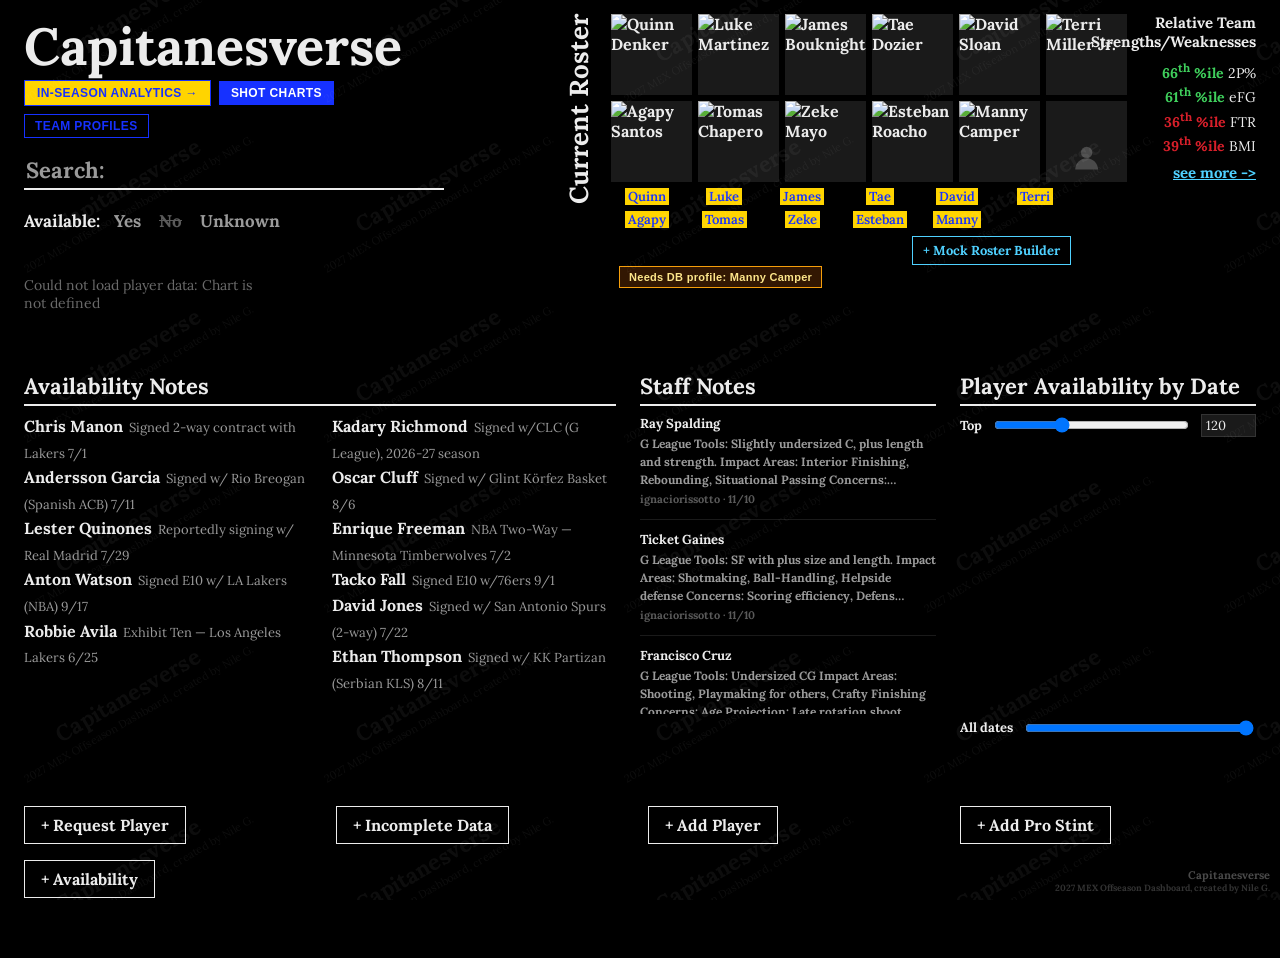
==== index.html @ e54a8bbf "11/26 2" ====
<!DOCTYPE html>
<html lang="en">
<head>
<meta charset="UTF-8">
<meta name="viewport" content="width=device-width, initial-scale=1.0">
<title>Capitanesverse — 2026 Offseason Site</title>
<link rel="preconnect" href="https://fonts.googleapis.com">
<link rel="preconnect" href="https://fonts.gstatic.com" crossorigin>
<link href="https://fonts.googleapis.com/css2?family=Lora:wght@600;700&display=swap" rel="stylesheet">
<style>
  * { box-sizing: border-box; }
  body {
    margin: 0;
    background: #000000;
    color: #ECECEC;
    font-family: 'Lora', serif;
    font-weight: 700;
  }
  a { color: inherit; text-decoration: none; }
  a:hover .rank-name { text-decoration: underline; }

  .top {
    position: relative;
    display: flex;
    align-items: flex-start;
    padding: 20px 220px 8px 24px;
    gap: 24px;
    flex-wrap: wrap;
  }
  .wordmark-wrap {
    /* roster-block sits at right:238px (fixed) from .top's edge — reserve
       exactly that plus a 1-inch gap. Verified numerically: .top's own
       220px right-padding is already baked into this 100%, so the
       subtraction must account for that, not just roster's own width. */
    width: calc(100% - 594px);
    min-width: 280px;
  }
  .wordmark-svg {
    display: block;
    width: 100%;
    height: auto;
  }
  .search-line {
    margin-top: 14px;
  }
  .search-line input {
    background: transparent;
    border: none;
    border-bottom: 2px solid #ECECEC;
    color: #ECECEC;
    font-family: 'Lora', serif;
    font-weight: 700;
    font-size: 22px;
    padding: 4px 2px;
    width: min(420px, 70vw);
  }
  .search-line input::placeholder { color: #9A9A9A; }
  .search-results {
    margin-top: 6px;
    font-size: 16px;
  }
  .search-results a { display: block; padding: 2px 0; }
  .search-results .pos { color: #9A9A9A; font-weight: 600; font-size: 13px; margin-left: 8px; }

  .roster-block {
    position: absolute;
    top: 14px;
    right: 238px; /* team-sw's right(24) + width(190) + 24 gap = borders it exactly */
    width: 480px;
    display: flex;
    align-items: flex-start;
    gap: 16px;
  }
  .roster-label {
    font-size: 26px; font-weight: 700; white-space: nowrap;
    writing-mode: vertical-rl; transform: rotate(180deg);
  }
  .roster-photos {
    display: grid;
    grid-template-columns: repeat(6, 1fr);
    gap: 6px;
    flex: 1;
    max-width: 460px;
  }
  .roster-photos img, .roster-photos .noimg, .roster-photos .placeholder {
    width: 100%;
    aspect-ratio: 1;
    object-fit: cover;
    display: block;
    background: #1A1A1A;
  }
  .roster-photos .noimg {
    display: flex;
    align-items: center;
    justify-content: center;
    font-size: 26px;
    color: #6A6A6A;
  }
  .roster-photos .placeholder {
    display: flex; align-items: flex-end; justify-content: center;
    background: #1A1A1A; padding-bottom: 8%;
  }
  .roster-photos .placeholder svg { width: 46%; height: 46%; fill: #4A4A4A; }
  .roster-names {
    font-size: 13px;
    font-weight: 600;
    margin-top: 6px;
    display: grid;
    grid-template-columns: repeat(6, 1fr);
    gap: 6px;
    max-width: 460px;
    text-align: center;
  }

  /* Pinned top-right at every viewport width — this is what actually
     guarantees it matches both the full-width and split-screen images,
     rather than relying on flex-wrap order to happen to land there. */
  .team-sw-block { position: absolute; top: 14px; right: 24px; width: 190px; z-index: 5; }
  .team-sw-title { font-size: 15px; font-weight: 700; text-align: right; line-height: 1.25; margin-bottom: 8px; }
  .team-sw-line { font-size: 14px; font-weight: 700; text-align: right; margin-bottom: 3px; }
  .team-sw-line.strength { color: #3FCF5C; }
  .team-sw-line.weakness { color: #D81F2A; }
  .team-sw-line .stat-name { color: #ECECEC; font-weight: 400; }
  .team-sw-more { display: block; text-align: right; font-size: 15px; color: #4FD1FF; text-decoration: underline; cursor: pointer; margin-top: 8px; }
  .team-sw-full {
    margin: 0 24px 20px; padding: 16px; border: 1px solid #333; max-width: 700px;
  }
  .team-sw-full-row { display: flex; justify-content: space-between; font-size: 14px; padding: 3px 0; border-bottom: 1px solid #1A1A1A; }

  .boards {
    display: grid;
    grid-template-columns: repeat(5, 1fr);
    padding: 28px 24px 60px;
    gap: 12px;
  }
  .board-title { font-size: 22px; border-bottom: 2px solid #ECECEC; padding-bottom: 4px; margin-bottom: 8px; }
  .board-title .showall { font-size: 13px; font-weight: 600; text-decoration: underline; margin-left: 8px; }
  .board-rows { max-height: 300px; overflow-y: auto; }
  .board-row { font-size: 19px; line-height: 1.5; display: block; }
  .board-row .n { margin-right: 6px; }
  .board-empty { font-size: 14px; font-weight: 400; color: #6A6A6A; }
  .roster-tag { background: #FFD400; color: #1631FF; padding: 0 3px; }
  /* Training camp invites: inverse of the regular yellow-bg/blue-text tag
     and dark photo square — blue box, yellow letters, so they read as a
     distinct status at a glance. */
  .roster-photos .camp-slot { background: #1631FF; }
  .roster-photos .noimg.camp-slot { color: #FFD400; }
  .roster-photos .placeholder.camp-slot svg { fill: #FFD400; }
  .camp-tag { background: #1631FF; color: #FFD400; }

  .avail-toggle { padding: 4px 24px 14px; font-size: 17px; }
  .avail-toggle span { margin-right: 10px; }
  .avail-toggle button {
    background: none; border: none; color: #9A9A9A; font-family: 'Lora', serif;
    font-weight: 700; font-size: 17px; cursor: pointer; margin-right: 14px; padding: 2px 0;
  }
  .avail-toggle button.excluded { text-decoration: line-through; color: #5A5A5A; }

  .notes-section { padding: 0 24px 60px; display: flex; gap: 24px; align-items: flex-start; }
  .notes-left { flex: 2 1 0; min-width: 0; }
  .notes-title { font-size: 22px; border-bottom: 2px solid #ECECEC; padding-bottom: 4px; margin-bottom: 8px; }
  .notes-rows { max-height: 300px; overflow-y: auto; columns: 2; column-gap: 24px; }
  .notes-row { font-size: 16px; line-height: 1.6; break-inside: avoid; }
  .notes-row .note { font-size: 13px; font-weight: 400; color: #9A9A9A; margin-left: 6px; }

  .staff-notes { flex: 1 1 0; min-width: 0; }
  .staff-notes-rows { max-height: 300px; overflow-y: auto; }
  .staff-notes-row { font-size: 13px; line-height: 1.5; padding-bottom: 10px; margin-bottom: 10px; border-bottom: 1px solid #1A1A1A; }
  .staff-notes-row .snr-body { color: #9A9A9A; font-size: 12px; display: block; margin-top: 2px; }
  .staff-notes-row .snr-meta { color: #5A5A5A; font-size: 11px; }

  .avail-chart { flex: 1 1 0; min-width: 0; }
  .avail-chart-title { font-size: 22px; border-bottom: 2px solid #ECECEC; padding-bottom: 4px; margin-bottom: 8px; }
  .avail-chart-controls { display: flex; align-items: center; gap: 10px; margin-bottom: 8px; font-size: 13px; }
  .avail-chart-controls input[type="range"] { flex: 1; }
  .avail-chart-controls input[type="number"] {
    width: 55px; background: #1A1A1A; color: #ECECEC; border: 1px solid #333;
    font-family: 'Lora', serif; font-size: 13px; padding: 2px 4px;
  }
  .avail-chart-canvas-wrap { height: 265px; }

  .addplayer-section { padding: 0 24px 60px; }
  .addplayer-toggle {
    background: none; border: 1px solid #ECECEC; color: #ECECEC; font-family: 'Lora', serif;
    font-weight: 700; font-size: 16px; padding: 8px 16px; cursor: pointer;
  }
  .addplayer-form {
    display: none; margin-top: 16px; max-width: 640px;
    font-size: 15px; font-weight: 400;
  }
  .addplayer-form.open { display: block; }
  .addplayer-form label { display: block; font-weight: 700; font-size: 13px; margin: 10px 0 3px; }
  .addplayer-form input, .addplayer-form select {
    width: 100%; background: #000; color: #ECECEC; border: 1px solid #444;
    font-family: 'Lora', serif; font-size: 14px; padding: 6px;
  }
  .addplayer-row3 { display: grid; grid-template-columns: 1fr 1fr 1fr; gap: 10px; }
  .addplayer-save {
    margin-top: 14px; font-family: 'Lora', serif; font-weight: 700; font-size: 14px;
    background: #ECECEC; color: #000; border: none; padding: 8px 16px; cursor: pointer;
  }
  .addplayer-status { font-size: 13px; font-weight: 400; color: #9A9A9A; margin-top: 8px; }
  .paste-box {
    background: #0D0D0D; border: 1px dashed #444; padding: 10px; margin-bottom: 12px;
  }
  .paste-box p { font-size: 12px; font-weight: 400; color: #9A9A9A; margin: 0 0 6px; }
  .paste-box textarea {
    width: 100%; min-height: 44px; background: #000; color: #ECECEC; border: 1px solid #444;
    font-family: 'Lora', serif; font-size: 12px; padding: 6px; resize: vertical;
  }
  .paste-status { font-size: 11px; font-weight: 400; color: #3FCF5C; margin-top: 4px; min-height: 14px; }
  .util-tabs-row { display: flex; gap: 16px; flex-wrap: wrap; padding: 0 24px 60px; }
  .util-tabs-row .addplayer-section { padding: 0; flex: 1; min-width: 280px; }

  .incomplete-bars { margin-bottom: 14px; max-width: 500px; }
  .incomplete-bar-row { display: flex; align-items: center; gap: 10px; font-size: 13px; margin: 6px 0; }
  .incomplete-bar-label { width: 90px; flex-shrink: 0; }
  .incomplete-bar-track { flex: 1; height: 10px; background: #1A1A1A; position: relative; }
  .incomplete-bar-fill { height: 100%; background: #128A3E; }
  .incomplete-bar-count { width: 70px; flex-shrink: 0; color: #9A9A9A; font-weight: 400; text-align: right; }

  .incomplete-list { max-height: 420px; overflow-y: auto; margin-top: 12px; }
  .incomplete-row { border-bottom: 1px solid #1A1A1A; padding: 8px 0; font-size: 13px; }
  .incomplete-row-top { display: flex; justify-content: space-between; align-items: baseline; }
  .incomplete-row-name a { text-decoration: underline; }
  .incomplete-row-team { color: #9A9A9A; font-weight: 400; font-size: 12px; }
  .incomplete-tags { margin-top: 3px; }
  .incomplete-tag {
    display: inline-block; font-size: 10px; font-weight: 700; color: #D81F2A;
    border: 1px solid #D81F2A; padding: 1px 5px; margin-right: 5px; margin-top: 3px;
  }
  .incomplete-note-row { display: flex; gap: 6px; margin-top: 5px; }
  .incomplete-note-row input {
    flex: 1; background: #000; color: #ECECEC; border: 1px solid #444;
    font-family: 'Lora', serif; font-size: 12px; padding: 3px 6px;
  }
  .incomplete-note-row button {
    font-family: 'Lora', serif; font-weight: 700; font-size: 11px;
    background: #ECECEC; color: #000; border: none; padding: 3px 8px; cursor: pointer;
  }
  .incomplete-note-status { font-size: 10px; color: #8A8A8A; margin-left: 4px; }
  .incomplete-fillin-toggle { font-size: 11px; text-decoration: underline; cursor: pointer; color: #9A9A9A; flex-shrink: 0; }
  .incomplete-fillin-panel { display: none; margin-top: 6px; }
  .incomplete-fillin-panel.open { display: block; }
  .incomplete-fillin-row { display: flex; gap: 6px; margin-bottom: 5px; }
  .incomplete-fillin-row input {
    flex: 1; min-width: 0; background: #000; color: #ECECEC; border: 1px solid #444;
    font-family: 'Lora', serif; font-size: 12px; padding: 3px 6px;
  }
  .incomplete-stats-paste {
    width: 100%; min-height: 32px; background: #000; color: #ECECEC; border: 1px solid #444;
    font-family: 'Lora', serif; font-size: 11px; padding: 4px 6px; margin-bottom: 5px;
  }
  .addplayer-group { margin-top: 16px; border-top: 1px solid #333; padding-top: 10px; }
  .addplayer-group-toggle {
    background: none; border: none; color: #ECECEC; font-family: 'Lora', serif;
    font-weight: 700; font-size: 14px; cursor: pointer; padding: 0;
  }
  .addplayer-group-body { display: none; margin-top: 10px; }
  .addplayer-group-body.open { display: block; }
  .addplayer-stat-grid { display: grid; grid-template-columns: repeat(auto-fill, minmax(110px, 1fr)); gap: 8px; }
  .addplayer-stat-grid label { font-size: 11px; margin: 0 0 2px; }
  .addplayer-onroster { display: flex; align-items: center; gap: 6px; margin-top: 10px; font-weight: 700; font-size: 13px; }
  .addplayer-onroster input { width: auto; }

  .mock-builder-trigger {
    display: block; margin: 8px 0 0 auto; font-family: 'Lora', serif; font-weight: 700; font-size: 13px;
    background: none; border: 1px solid #4FD1FF; color: #4FD1FF; padding: 5px 10px; cursor: pointer;
  }
  .mock-builder-trigger:hover { background: #4FD1FF; color: #000; }


  .mock-modal-overlay {
    display: none; position: fixed; inset: 0; background: rgba(0,0,0,0.85); z-index: 100;
    align-items: flex-start; justify-content: center; overflow-y: auto; padding: 30px 16px;
  }
  .mock-modal-overlay.open { display: flex; }
  .mock-modal {
    background: #000; border: 2px solid #333; width: min(1400px, 100%); max-height: 94vh;
    overflow-y: auto; position: relative; padding: 12px 20px;
  }
  .mock-modal-close {
    position: absolute; top: 12px; right: 12px; background: #D81F2A; color: #fff; border: none;
    font-family: 'Lora', serif; font-weight: 900; font-size: 18px; width: 34px; height: 34px; cursor: pointer;
  }

  .mock-header { display: flex; align-items: center; gap: 24px; flex-wrap: wrap; margin-bottom: 6px; }
  .mock-roster-block { display: flex; align-items: flex-start; gap: 10px; }
  .mock-roster-label {
    font-size: 17px; font-weight: 700; white-space: nowrap;
    writing-mode: vertical-rl; transform: rotate(180deg);
  }
  .mock-roster-photos { display: grid; grid-template-columns: repeat(4, 1fr); gap: 3px; width: 220px; }
  .mock-roster-photos img, .mock-roster-photos .noimg, .mock-roster-photos .placeholder {
    width: 100%; aspect-ratio: 1; object-fit: cover; display: block; background: #1A1A1A; position: relative;
  }
  .mock-roster-photos .noimg { display: flex; align-items: center; justify-content: center; font-size: 16px; color: #6A6A6A; }
  .mock-roster-photos .placeholder { display: flex; align-items: flex-end; justify-content: center; padding-bottom: 8%; }
  .mock-roster-photos .placeholder svg { width: 44%; height: 44%; fill: #4A4A4A; }
  .mock-roster-photos .remove-x {
    position: absolute; top: 2px; right: 2px; background: #D81F2A; color: #fff; font-size: 9px;
    width: 14px; height: 14px; display: flex; align-items: center; justify-content: center; cursor: pointer;
  }
  .mock-roster-names {
    font-size: 10px; font-weight: 600; margin-top: 3px; display: grid;
    grid-template-columns: repeat(4, 1fr); gap: 3px; width: 220px; text-align: center;
  }
  .mock-title h1 { font-family: 'Lora', serif; font-size: clamp(30px, 3.8vw, 52px); margin: 0; line-height: 0.95; }
  .mock-title h2 { font-family: 'Lora', serif; font-size: clamp(20px, 2.6vw, 34px); margin: 0; line-height: 1; color: #ECECEC; }

  .mock-body { display: flex; gap: 24px; flex-wrap: wrap; }
  .mock-left { flex: 2 1 560px; }
  .mock-right { flex: 1 1 280px; }

  .mock-search {
    width: 100%; background: #000; border: none; border-bottom: 2px solid #ECECEC; color: #ECECEC;
    font-family: 'Lora', serif; font-weight: 700; font-size: 18px; padding: 6px 2px; margin-bottom: 10px;
  }
  .mock-search::placeholder { color: #9A9A9A; }
  .mock-pos-tabs { display: flex; gap: 14px; margin-bottom: 12px; }
  .mock-pos-tabs button {
    background: none; border: none; font-family: 'Lora', serif; font-weight: 700; font-size: 18px;
    color: #6A6A6A; cursor: pointer; padding: 0;
  }
  .mock-pos-tabs button.active { color: #ECECEC; }
  .mock-list-head, .mock-list-row {
    display: grid; grid-template-columns: 0.7fr 1.6fr 0.6fr 0.6fr 0.8fr 0.8fr 0.7fr 0.6fr;
    gap: 6px; align-items: center; font-size: 12px;
  }
  .mock-list-head { font-weight: 700; color: #9A9A9A; padding-bottom: 4px; border-bottom: 1px solid #333; }
  .mock-list { max-height: 40vh; overflow-y: auto; }
  .mock-list-row { padding: 5px 0; border-bottom: 1px solid #1A1A1A; position: relative; }
  .mock-list-row .mock-add-btn {
    background: #128A3E; color: #fff; border: none; font-family: 'Lora', serif; font-weight: 700;
    font-size: 13px; width: 22px; height: 22px; cursor: pointer;
  }
  .mock-list-row .mock-add-btn.added { background: #D81F2A; }
  .mock-list-row .mock-add-btn:disabled { background: #333; cursor: not-allowed; }
  .mock-stint-tooltip {
    display: none; position: absolute; left: 0; top: 100%; z-index: 10; background: #111; border: 1px solid #444;
    padding: 8px 10px; font-size: 11px; white-space: nowrap; margin-top: 2px;
  }
  .mock-list-row:hover .mock-stint-tooltip { display: block; }
  .mock-scroll-hint { font-size: 11px; color: #6A6A6A; margin-top: 6px; text-align: center; }

  .mock-footer { display: flex; gap: 12px; margin-top: 10px; flex-wrap: wrap; }
  .mock-btn {
    font-family: 'Lora', serif; font-weight: 700; font-size: 13px; background: #ECECEC; color: #000;
    border: none; padding: 10px 16px; cursor: pointer; text-align: center;
  }
  .mock-btn:disabled { background: #333; color: #777; cursor: not-allowed; }
  .mock-name-input {
    background: #000; color: #ECECEC; border: 1px solid #444; text-align: left;
  }
  .mock-save-btn { background: #FFD400; }

  @media (max-width: 720px) {
    .boards { grid-template-columns: repeat(2, 1fr); }
    .notes-rows { columns: 1; }
  }

  /* Below this width, roster-block/team-sw-block's fixed-pixel absolute
     positioning genuinely doesn't fit — their combined reserved space alone
     can exceed the viewport, causing real overlap (confirmed happening on
     mobile and narrow split-screen windows). Switch to normal stacked flow
     instead of trying to force the desktop side-by-side layout to fit. */
  @media (max-width: 1024px) {
    .top { padding: 16px 16px 8px; flex-direction: column; }
    .wordmark-wrap { width: 100%; min-width: 0; }
    .roster-block {
      position: static; width: 100%; margin-top: 14px;
    }
    .roster-photos, .roster-names { width: 100%; max-width: 420px; }
    .mock-builder-trigger { margin-left: 0; }
    .team-sw-block {
      position: static; width: 100%; margin-top: 14px; max-width: 420px;
    }
    .team-sw-title, .team-sw-line, .team-sw-more { text-align: left; }
  }
</style>
</head>
<script src="https://cdnjs.cloudflare.com/ajax/libs/xlsx/0.18.5/xlsx.full.min.js"></script>
<script src="https://cdnjs.cloudflare.com/ajax/libs/Chart.js/4.4.1/chart.umd.min.js"></script>
<body>

<div class="top">
  <div class="wordmark-wrap">
    <svg class="wordmark-svg" viewBox="0 0 900 122" xmlns="http://www.w3.org/2000/svg" preserveAspectRatio="xMinYMin meet">
      <text x="0" y="92" font-family="Lora, serif" font-weight="700" font-size="106" fill="#ECECEC">Capitanesverse</text>
    </svg>
    <div style="display:flex;gap:8px;align-items:center;margin-bottom:8px;flex-wrap:wrap;">
      <a href="inseason.html" style="background:#FFD400;color:#1631FF;font-family:'Oswald',sans-serif;font-weight:700;font-size:12px;padding:5px 12px;text-decoration:none;letter-spacing:0.4px;border:1px solid #1631FF;">IN-SEASON ANALYTICS →</a>
      <a href="shotcharts.html" style="background:#1631FF;color:#FFFFFF;font-family:'Oswald',sans-serif;font-weight:700;font-size:12px;padding:5px 12px;text-decoration:none;letter-spacing:0.4px;">SHOT CHARTS</a>
      <a href="team.html?team=MXC" style="background:transparent;color:#1631FF;font-family:'Oswald',sans-serif;font-weight:700;font-size:12px;padding:4px 10px;text-decoration:none;letter-spacing:0.4px;border:1px solid #1631FF;">TEAM PROFILES</a>
    </div>
    <div class="search-line">
      <input id="searchInput" type="text" placeholder="Search:" autocomplete="off">
      <div class="search-results" id="searchResults"></div>
    </div>
  </div>

  <div class="roster-block">
    <div class="roster-label">Current Roster</div>
    <div>
      <div class="roster-photos" id="rosterPhotos"></div>
      <div class="roster-names" id="rosterNames"></div>
      <button id="openMockBuilder" class="mock-builder-trigger">+ Mock Roster Builder</button><span id="rosterAuditBadge" style="display:none;font-family:'Oswald',sans-serif;font-size:11px;font-weight:600;color:#fde68a;background:rgba(180,83,9,0.28);border:1px solid #f59e0b;padding:4px 9px;margin-left:8px;vertical-align:middle;letter-spacing:0.3px;"></span>
    </div>
  </div>

  <div class="team-sw-block">
    <div class="team-sw-title">Relative Team<br>Strengths/Weaknesses</div>
    <div id="teamSwLines"></div>
    <a class="team-sw-more" id="teamSwMoreLink">see more -&gt;</a>
  </div>
</div>

<div class="team-sw-full" id="teamSwFull" style="display:none;"></div>

<div class="mock-modal-overlay" id="mockModalOverlay">
  <div class="mock-modal">
    <button class="mock-modal-close" id="mockModalClose">X</button>

    <div class="mock-header">
      <div class="mock-roster-block">
        <div class="mock-roster-label">Current Roster</div>
        <div>
          <div class="mock-roster-photos" id="mockRosterPhotos"></div>
          <div class="mock-roster-names" id="mockRosterNames"></div>
        </div>
      </div>
      <div class="mock-title">
        <h1>Capitanesverse</h1>
        <h2>Mock Roster Builder</h2>
      </div>
    </div>

    <div class="mock-body">
      <div class="mock-left">
        <input id="mockSearchInput" type="text" placeholder="Search:" class="mock-search">
        <div class="mock-pos-tabs" id="mockPosTabs">
          <button data-pos="All" class="active">All</button>
          <button data-pos="Guard">Guards</button>
          <button data-pos="Wing">Wings</button>
          <button data-pos="Big">Bigs</button>
        </div>
        <div class="mock-list-head">
          <span>Overall Rank</span><span>Name</span><span>Pos</span><span>Age</span><span>Height</span><span>Weight</span><span>Latino</span><span></span>
        </div>
        <div class="mock-list" id="mockPlayerList"></div>
        <div class="mock-scroll-hint">Most Recent SZN Per 40 #s upon hover</div>
      </div>

      <div class="mock-right">
        <div class="team-sw-title" style="text-align:left;">Relative Team<br>Strengths/Weaknesses</div>
        <div id="mockStatlessIndicator" style="font-size:12px; margin-bottom:8px;"></div>
        <div id="mockTeamSwFullAlways"></div>
      </div>
    </div>

    <div id="teamTraitResults" style="display:none; padding:14px; background:#0A0A0A; border-top:1px solid #1A1A1A;"></div>

    <div style="border-top:1px solid #1A1A1A;">
      <button class="mock-btn" id="teamQueryToggle" style="width:100%; text-align:left; padding:8px 14px; font-size:12px; background:#0A0A0A; border:none; color:#6A6A6A; font-weight:700;">+ Query Historical Teams</button>
      <div id="teamQueryPanel" style="display:none; padding:10px 14px; background:#0A0A0A;">
        <div id="teamQueryConditions"></div>
        <button class="mock-btn" id="teamQueryAddConditionBtn" style="padding:4px 10px; font-size:12px; margin-top:6px;">+ Add Condition (AND)</button>
        <button class="mock-btn" id="teamQueryRunBtn" style="padding:4px 10px; font-size:12px; margin-top:6px; margin-left:6px;">Search</button>
        <div id="teamQueryResults" style="margin-top:10px;"></div>
      </div>
    </div>

    <div class="mock-footer">
      <button class="mock-btn" id="teamTraitBtn">Team Trait Comparison</button>
      <button class="mock-btn" id="mockClearBtn">Clear Lineup</button>
      <input class="mock-btn mock-name-input" id="mockLineupName" placeholder="Name Lineup (Optional)">
      <button class="mock-btn mock-save-btn" id="mockSaveBtn">Save PNG</button>
    </div>
  </div>
</div>

<div class="avail-toggle" id="availToggle">
  <span>Available:</span>
  <button data-avail="yes">Yes</button>
  <button data-avail="no" class="excluded">No</button>
  <button data-avail="unknown">Unknown</button>
</div>

<div class="boards" id="boards"></div>

<div class="notes-section">
  <div class="notes-left">
    <div class="notes-title">Availability Notes</div>
    <div class="notes-rows" id="notesRows"></div>
  </div>
  <div class="staff-notes">
    <div class="notes-title">Staff Notes</div>
    <div class="staff-notes-rows" id="staffNotesRows"></div>
  </div>
  <div class="avail-chart">
    <div class="avail-chart-title">Player Availability by Date</div>
    <div class="avail-chart-controls">
      <span>Top</span>
      <input type="range" id="availChartSlider" min="5" max="350" value="120" step="1">
      <input type="number" id="availChartNumber" min="5" max="350" value="120">
    </div>
    <div class="avail-chart-canvas-wrap">
      <canvas id="availChartCanvas"></canvas>
    </div>
    <div class="avail-chart-controls" style="margin-top:8px;">
      <span id="availChartDaysLabel" style="white-space:nowrap;">All dates</span>
      <input type="range" id="availChartDaysSlider" min="1" max="180" value="180" step="1">
    </div>
  </div>
</div>

<div class="util-tabs-row">
  <div class="addplayer-section">
    <button class="addplayer-toggle" id="requestPlayerToggle">+ Request Player</button>
    <div class="addplayer-form" id="requestPlayerForm">
      <p style="font-size:12px;color:#9A9A9A;margin:0 0 8px;">
        Leave the name of any missing player in the comments and their profile will be added by EOD.
      </p>
      <div id="requestPlayerGiscus"></div>
    </div>
  </div>
  <div class="addplayer-section">
    <button class="addplayer-toggle" id="incompleteToggle">+ Incomplete Data</button>
    <div class="addplayer-form" id="incompleteForm">
      <div class="incomplete-bars" id="incompleteBars"></div>
      <button class="addplayer-toggle" id="incompleteExtractBtn" style="width:auto;display:inline-block;margin-bottom:10px;">Extract</button>
      <div style="margin-bottom:10px;">
        <label style="font-size:12px;font-weight:700;">Import edited file:</label><br>
        <input type="file" id="incompleteImportFile" accept=".csv,.xlsx,.xls" style="margin-top:4px;color:#ECECEC;font-family:'Lora',serif;font-size:12px;">
        <div id="incompleteImportPreview" style="font-size:12px;margin-top:6px;"></div>
        <button class="addplayer-save" id="incompleteImportBtn" style="display:none;margin-top:6px;">Import</button>
        <span class="addplayer-status" id="incompleteImportStatus"></span>
      </div>
      <input class="pane-search" id="incompleteSearch" type="text" placeholder="Search name or team...">
      <div class="incomplete-list" id="incompleteList"></div>
    </div>
  </div>

  <div class="addplayer-section">
    <button class="addplayer-toggle" id="addPlayerToggle">+ Add Player</button>
    <div class="addplayer-form" id="addPlayerForm">
    <div class="paste-box">
      <p>Paste a full row copied directly from the stats table (RK, Yr, Ht, Player, Team, Conf, G, Min%, PRPG!, D-PRPG, BPM, OBPM, DBPM, ORTG, D-RTG, USG, EFG, TS, OR, DR, AST, TO, A/TO, BLK, STL, FTR, FC/40, Dunks, Close 2, Far 2, FT, 2P, 3PR, 3P/100, 3P) — it fills name, team, class, height, and the core stats, splits the "makes-attempts" cells, and computes all 12 Advanced Metrics + FGA automatically (they're derivative of these stats, not separate data — same formulas as the original sheet). Position, ranks, availability, and Latino still aren't in this table, so those stay manual.</p>
      <textarea id="ap_pasteArea" placeholder="Paste a tab-separated row here..."></textarea>
      <div class="paste-status" id="ap_pasteStatus"></div>
    </div>

    <label>Name *</label>
    <input id="ap_name" type="text" placeholder="e.g. John Smith">

    <div class="addplayer-row3">
      <div>
        <label>Position *</label>
        <select id="ap_position">
          <option value="Guard">Guard</option>
          <option value="Wing">Wing</option>
          <option value="Big">Big</option>
        </select>
      </div>
      <div>
        <label>Team</label>
        <input id="ap_team" type="text" placeholder="e.g. Duke">
      </div>
      <div>
        <label>Class</label>
        <input id="ap_class" type="text" placeholder="e.g. Sr">
      </div>
    </div>

    <div class="addplayer-row3">
      <div>
        <label>Height</label>
        <input id="ap_height" type="text" placeholder="e.g. 6-5">
      </div>
      <div>
        <label>Overall Rank</label>
        <input id="ap_overallRank" type="number" placeholder="optional">
      </div>
      <div>
        <label>Positional Rank</label>
        <input id="ap_positionalRank" type="number" placeholder="optional">
      </div>
    </div>

    <div class="addplayer-row3">
      <div>
        <label>Latino</label>
        <select id="ap_latino">
          <option value="unknown">Unknown</option>
          <option value="yes">Yes</option>
          <option value="no">No</option>
        </select>
      </div>
      <div>
        <label>Available</label>
        <select id="ap_availabilitySimple">
          <option value="unknown">Unknown</option>
          <option value="yes">Yes</option>
          <option value="no">No</option>
        </select>
      </div>
      <div>
        <label>Availability Note</label>
        <input id="ap_availabilityNote" type="text" placeholder="optional">
      </div>
    </div>

    <label class="addplayer-onroster"><input id="ap_onRoster" type="checkbox"> On Current Roster</label>
    

    <div class="addplayer-group">
      <button type="button" class="addplayer-group-toggle" data-target="apg-bio">+ Biography</button>
      <div class="addplayer-group-body" id="apg-bio">
        <div class="addplayer-row3">
          <div><label>Age</label><input id="ap_age" type="number"></div>
          <div><label>Weight</label><input id="ap_weight" type="text" placeholder="e.g. 210 lbs"></div>
          <div><label>Agent</label><input id="ap_agent" type="text"></div>
        </div>
        <div class="addplayer-row3">
          <div><label>Hometown</label><input id="ap_hometown" type="text"></div>
          <div><label>High School</label><input id="ap_highSchool" type="text"></div>
          <div><label>Photo URL</label><input id="ap_photoUrl" type="text" placeholder="hotlink URL"></div>
        </div>
        <label>Current Status</label>
        <input id="ap_currentStatus" type="text" placeholder="e.g. Mexico City Capitanes, G League">
      </div>
    </div>

    <div class="addplayer-group">
      <button type="button" class="addplayer-group-toggle" data-target="apg-stats">+ Core Stats</button>
      <div class="addplayer-group-body" id="apg-stats">
        <div class="addplayer-stat-grid" id="apStatGrid"></div>
      </div>
    </div>

    <div class="addplayer-group">
      <button type="button" class="addplayer-group-toggle" data-target="apg-adv">+ Advanced Metrics</button>
      <div class="addplayer-group-body" id="apg-adv">
        <div class="addplayer-stat-grid" id="apAdvGrid"></div>
      </div>
    </div>

    <button class="addplayer-save" id="addPlayerSave">Save Player</button>
    <div class="addplayer-status" id="addPlayerStatus"></div>
  </div>
  </div>

  <div class="addplayer-section">
    <button class="addplayer-toggle" id="proStintToggle">+ Add Pro Stint</button>
    <div class="addplayer-form" id="proStintForm">
      <p style="font-size:12px;color:#9A9A9A;margin:0 0 6px;">
        Paste a season-totals row copied straight from a stats table (Split, Team, League, GP, GS, MIN, PTS, FGM, FGA, FG%, 3PM, 3PA, 3P%, FTM, FTA, FT%, ORB, DRB, TRB, AST, STL, BLK, TOV, PF) — per-40 rates, 2P%, AST/TOV, 3PAr, and FTr are all computed automatically from these totals. The player's name isn't in that table, so enter it separately below.
      </p>
      <label style="font-size:12px;font-weight:700;">Player Name</label>
      <input id="ps_playerName" type="text" placeholder="e.g. Lynn Kidd" style="width:100%;background:#000;color:#ECECEC;border:1px solid #444;font-family:'Lora',serif;font-size:13px;padding:5px;margin:2px 0 8px;">
      <label style="font-size:12px;font-weight:700;">Season</label>
      <input id="ps_season" type="text" placeholder="e.g. 2025-26" style="width:100%;background:#000;color:#ECECEC;border:1px solid #444;font-family:'Lora',serif;font-size:13px;padding:5px;margin:2px 0 8px;">
      <textarea id="ps_pasteArea" placeholder="Paste a tab-separated totals row here..." style="width:100%;min-height:44px;background:#000;color:#ECECEC;border:1px solid #444;font-family:'Lora',serif;font-size:12px;padding:6px;"></textarea>
      <div id="ps_preview" style="font-size:13px;margin-top:8px;"></div>
      <button class="addplayer-save" id="ps_saveBtn" style="display:none;margin-top:8px;">Save Stint</button>
      <div class="addplayer-status" id="ps_status"></div>

      <div style="border-top:1px solid #333;margin-top:16px;padding-top:12px;">
        <div style="font-weight:700;font-size:13px;margin-bottom:4px;">Bulk Add (multiple players at once)</div>
        <p style="font-size:12px;color:#9A9A9A;margin:0 0 6px;">
          For a multi-player table (a whole team's stats, not one player's own page). Paste the header row first (from whatever source you're using — column order and which stats are included can vary), then the data rows below it. Columns are matched by name (Name/Player, GP, MIN, PTS, FGM, FGA, FG%, 3PM, 3PA, 3P%, FTM, FTA, FT%, ORB, DRB, AST, STL, BLK, TOV, League, Team...), not by fixed position, so this adapts to different sources. No header row pasted falls back to one default layout.
        </p>
        <label style="font-size:12px;font-weight:700;">Season (applies to every row)</label>
        <input id="ps_bulkSeason" type="text" placeholder="e.g. 2025-26" style="width:100%;background:#000;color:#ECECEC;border:1px solid #444;font-family:'Lora',serif;font-size:13px;padding:5px;margin:2px 0 8px;">
        <textarea id="ps_bulkPasteArea" placeholder="Paste multiple tab-separated rows here, one per line..." style="width:100%;min-height:90px;background:#000;color:#ECECEC;border:1px solid #444;font-family:'Lora',serif;font-size:12px;padding:6px;"></textarea>
        <div id="ps_bulkPreview" style="font-size:12px;margin-top:8px;max-height:200px;overflow-y:auto;"></div>
        <button class="addplayer-save" id="ps_bulkSaveBtn" style="display:none;margin-top:8px;">Save All Matched Rows</button>
        <div class="addplayer-status" id="ps_bulkStatus"></div>
      </div>
    </div>
  </div>

  <div class="addplayer-section">
    <button class="addplayer-toggle" id="availIOToggle">+ Availability</button>
    <div class="addplayer-form" id="availIOForm">
      <p style="font-size:12px;color:#9A9A9A;margin:0 0 8px;">
        Export current availability to edit in a spreadsheet, then import the edited file back.
      </p>
      <button class="addplayer-toggle" id="availExportBtn" style="width:auto;display:inline-block;">Export CSV</button>
      <div style="margin-top:12px;">
        <label style="font-size:12px;font-weight:700;">Import edited CSV:</label><br>
        <input type="file" id="availImportFile" accept=".csv,.xlsx,.xls" style="margin-top:4px;color:#ECECEC;font-family:'Lora',serif;font-size:12px;">
      </div>
      <div id="availImportPreview" style="font-size:13px;margin-top:8px;"></div>
      <button class="addplayer-save" id="availImportBtn" style="display:none;margin-top:8px;">Import (1 commit)</button>
      <div class="addplayer-status" id="availImportStatus"></div>
    </div>
  </div>
</div>

<script>
// Current roster — hotlinked directly from ESPN's headshot CDN, same technique
// the original draft-guide site used (no image is re-hosted, just referenced).
// Agapy Santos plays in Brazil's NBB, not ESPN's NCAA system, so there's no
// ESPN headshot to hotlink — his cell falls back to a blank tile.
const ROSTER_SLOTS = 12; // 6x2 grid matching the header layout
function renderRoster(players) {
  const roster = players.filter(p => p.onRoster);
  const camp = players.filter(p => p.trainingCampInvite);
  const placeholderSvg = `<svg viewBox="0 0 24 24"><circle cx="12" cy="8" r="4"/><path d="M4 20c0-4.4 3.6-8 8-8s8 3.6 8 8"/></svg>`;
  const photoSlots = [];
  const nameSlots = [];
  for (let i = 0; i < ROSTER_SLOTS; i++) {
    const r = roster[i];
    if (r) {
      photoSlots.push(r.photoUrl ? `<img src="${r.photoUrl}" alt="${r.name}">` : `<div class="noimg">${getInitials(r.name)}</div>`);
      const inner = `<span class="roster-tag">${r.name.split(' ')[0]}</span>`;
      nameSlots.push(r.id ? `<a href="player.html?id=${r.id}">${inner}</a>` : `<span>${inner}</span>`);
    } else {
      photoSlots.push(`<div class="placeholder">${placeholderSvg}</div>`);
      nameSlots.push('');
    }
  }
  document.getElementById('rosterPhotos').innerHTML = photoSlots.join('');
  document.getElementById('rosterNames').innerHTML = nameSlots.join('');
  return roster;
}

function nameHtml(p) {
  return p.onRoster ? `<span class="roster-tag">${p.name}</span>` : p.name;
}

function rankRow(rank, p) {
  return `<a class="board-row" href="player.html?id=${p.id}"><span class="n">${rank}.</span><span class="rank-name">${nameHtml(p)}</span></a>`;
}

function renderBoard(title, list, href) {
  const rows = list.length
    ? `<div class="board-rows">${list.map((p, i) => rankRow(i + 1, p)).join('')}</div>`
    : `<div class="board-empty">None yet.</div>`;
  return `<div><div class="board-title">${title}<a class="showall" href="${href}">(Show All)</a></div>${rows}</div>`;
}

// availabilitySimple ('yes'/'no'/'unknown') and availabilityNote are now real
// persisted fields (see player.html's editor), not derived here anymore.
let excludedAvail = new Set(['no']); // statuses currently struck through / hidden — "no" hidden by default
function ordinalSuffix(n) {
  const rounded = Math.round(n);
  const j = rounded % 10, k = rounded % 100;
  if (j === 1 && k !== 11) return 'st';
  if (j === 2 && k !== 12) return 'nd';
  if (j === 3 && k !== 13) return 'rd';
  return 'th';
}

function getInitials(name) {
  const SUFFIXES = new Set(['jr', 'jr.', 'sr', 'sr.', 'ii', 'iii', 'iv', 'v']);
  const parts = name.trim().split(/\s+/).filter(w => !SUFFIXES.has(w.toLowerCase()));
  if (parts.length === 0) return '?';
  if (parts.length === 1) return parts[0][0].toUpperCase();
  return (parts[0][0] + parts[parts.length - 1][0]).toUpperCase();
}

let cachedPlayers = null;
let teamTraitData = null; // lazy-loaded on first "Team Trait Comparison" click

async function loadTeamTraitData() {
  if (teamTraitData) return teamTraitData;
  const resp = await fetch('data/team_trait_profiles.json');
  if (!resp.ok) throw new Error(`Could not load team trait data (${resp.status})`);
  teamTraitData = await resp.json();
  return teamTraitData;
}

// Same stat set as the Python pipeline (team_trait_pipeline.py) — must match
// exactly, since these percentiles are compared directly against the
// pre-computed historical pools.
const TEAM_TRAIT_SW_STATS = ["prpg", "dPrpg", "bpm", "obpm", "dbpm", "ortg", "drtg", "usg", "efg", "ts",
  "orb", "drb", "ast", "tov", "astToRatio", "blk", "stl", "ftr",
  "rimPct", "nonRim2Pct", "ftPct", "twoPct", "threePRate", "threePct"];
const TEAM_TRAIT_LOWER_IS_BETTER = new Set(["tov", "drtg"]);

function teamTraitPercentile(pools, position, statKey, value) {
  if (value == null || !pools[position]) return null;
  const peers = pools[position][statKey] || [];
  if (peers.length < 5) return null;
  const better = TEAM_TRAIT_LOWER_IS_BETTER.has(statKey)
    ? peers.filter(v => v >= value).length
    : peers.filter(v => v <= value).length;
  return better / peers.length;
}

// Mock roster has no real minutes (it's hypothetical) — equal-weighted
// average across whichever slots are actually filled is the natural analog
// to "weighted by minutes" when there's no real playing-time data to weight by.
// Empirical minute-share-by-rotation-rank curve, derived from 93 real
// G League team-seasons (Team Minutes sheet): the average share of total
// team minutes each rotation rank actually represents, rank 1 (most-used
// player) through rank 12. Used to give the mock roster's own S/W
// calculation a minute-weighted estimate comparable to how the historical
// team-season profiles are computed, instead of treating every filled
// slot equally regardless of expected role.
const EMPIRICAL_MINUTE_SHARE_BY_RANK = [
  0.125, 0.113, 0.102, 0.093, 0.087, 0.080, 0.073, 0.064, 0.057, 0.049, 0.041, 0.033,
];
function estimateRosterMinuteWeights(filled) {
  // Order by real overallRank (best first) as the rotation-position proxy —
  // an objective, already-established signal, rather than roster-slot
  // fill order, which just reflects whenever a player happened to be added.
  const ranked = filled.slice().sort((a, b) => (a.overallRank ?? 9999) - (b.overallRank ?? 9999));
  const rawShares = ranked.map((_, i) => EMPIRICAL_MINUTE_SHARE_BY_RANK[i] ?? EMPIRICAL_MINUTE_SHARE_BY_RANK[EMPIRICAL_MINUTE_SHARE_BY_RANK.length - 1]);
  const total = rawShares.reduce((a, b) => a + b, 0);
  const weightById = new Map();
  ranked.forEach((p, i) => weightById.set(p.id, rawShares[i] / total)); // re-normalized to sum to 1 for however many slots are actually filled
  return weightById;
}

function computeMockRosterTraitProfile(players, mockIds, pools) {
  const filled = mockIds.map(id => players.find(p => p.id === id)).filter(Boolean);
  if (!filled.length) return null;
  const minuteWeights = estimateRosterMinuteWeights(filled);

  const sums = {}, weightTotals = {};
  let heightSum = 0, heightWeight = 0, weightSum = 0, weightWeightTotal = 0;
  const positionWeights = {};
  let totalWeight = 0;

  for (const p of filled) {
    const w = minuteWeights.get(p.id);
    totalWeight += w;
    if (p.position) positionWeights[p.position] = (positionWeights[p.position] || 0) + w;
    if (p.heightIn) { heightSum += p.heightIn * w; heightWeight += w; }
    const wt = parseFloat(p.biography?.weight);
    if (!isNaN(wt)) { weightSum += wt * w; weightWeightTotal += w; }

    for (const statKey of TEAM_TRAIT_SW_STATS) {
      const rawValue = p.stats ? p.stats[statKey] : null;
      const pct = teamTraitPercentile(pools, p.position, statKey, rawValue);
      if (pct != null) {
        sums[statKey] = (sums[statKey] || 0) + pct * w;
        weightTotals[statKey] = (weightTotals[statKey] || 0) + w;
      }
    }
  }

  const swProfile = {};
  for (const statKey of TEAM_TRAIT_SW_STATS) {
    if (weightTotals[statKey]) swProfile[statKey] = sums[statKey] / weightTotals[statKey];
  }
  const positionMixPct = {};
  for (const pos in positionWeights) positionMixPct[pos] = positionWeights[pos] / totalWeight;

  return {
    swProfile,
    avgHeightIn: heightWeight ? heightSum / heightWeight : null,
    avgWeight: weightWeightTotal ? weightSum / weightWeightTotal : null,
    positionMixPct,
  };
}

// Similarity = negative Euclidean distance across S/W dims (only dims present
// in both sides) plus normalized height/weight/position distance, combined
// into one score. Lower distance = more similar; returned as a 0-100 score
// for display, not a statistically calibrated metric.
function computeTraitSimilarity(mockProfile, historicalProfile) {
  if (!historicalProfile.swProfile) return null; // playtype-only records (no S/W data) can't be compared here
  let sqSum = 0, dimCount = 0;
  for (const statKey of TEAM_TRAIT_SW_STATS) {
    const a = mockProfile.swProfile[statKey], b = historicalProfile.swProfile[statKey];
    if (a != null && b != null) { sqSum += (a - b) ** 2; dimCount++; }
  }
  if (dimCount === 0) return null;
  const swDistance = Math.sqrt(sqSum / dimCount); // 0 (identical) to ~1 (max)

  let physicalDistance = 0, physicalDims = 0;
  if (mockProfile.avgHeightIn != null && historicalProfile.avgHeightIn != null) {
    physicalDistance += Math.abs(mockProfile.avgHeightIn - historicalProfile.avgHeightIn) / 12; // normalize by ~1ft
    physicalDims++;
  }
  if (mockProfile.avgWeight != null && historicalProfile.avgWeight != null) {
    physicalDistance += Math.abs(mockProfile.avgWeight - historicalProfile.avgWeight) / 50; // normalize by ~50lbs
    physicalDims++;
  }
  const allPositions = new Set([...Object.keys(mockProfile.positionMixPct), ...Object.keys(historicalProfile.positionMixPct)]);
  let posDistance = 0;
  for (const pos of allPositions) {
    const a = mockProfile.positionMixPct[pos] || 0, b = historicalProfile.positionMixPct[pos] || 0;
    posDistance += (a - b) ** 2;
  }
  posDistance = Math.sqrt(posDistance);

  const combinedDistance = swDistance * 0.6 + (physicalDims ? physicalDistance / physicalDims : 0) * 0.2 + posDistance * 0.2;
  return Math.max(0, Math.round((1 - Math.min(combinedDistance, 1)) * 100));
}


function withAvail(href) {
  if (!excludedAvail.size) return href;
  const param = 'excludeAvailability=' + [...excludedAvail].join(',');
  return href + (href.includes('?') ? '&' : '?') + param;
}

function renderBoards(players) {
  let pool = players;
  if (excludedAvail.size) pool = pool.filter(p => !excludedAvail.has(p.availabilitySimple));

  const overall = pool.filter(p => p.overallRank != null).sort((a, b) => a.overallRank - b.overallRank);
  const latino = pool.filter(p => p.latino === true && p.overallRank != null).sort((a, b) => a.overallRank - b.overallRank);
  const byPos = (pos) => pool.filter(p => p.position === pos && p.positionalRank != null).sort((a, b) => a.positionalRank - b.positionalRank);

  document.getElementById('boards').innerHTML = [
    renderBoard('Overall Ranks:', overall, withAvail('rankings.html?pos=overall')),
    renderBoard('Latino Ranks:', latino, withAvail('rankings.html?pos=overall&latino=yes')),
    renderBoard('Guard Ranks:', byPos('Guard'), withAvail('rankings.html?pos=guard')),
    renderBoard('Wing Ranks:', byPos('Wing'), withAvail('rankings.html?pos=wing')),
    renderBoard('Big Ranks:', byPos('Big'), withAvail('rankings.html?pos=big')),
  ].join('');
}

// ---- Incomplete Data: visualize gaps AND fill them in directly, condensed ----
const GAP_FIELDS = [
  { key: 'age', label: 'Age', check: p => !!p.biography?.age },
  { key: 'weight', label: 'Weight', check: p => !!p.biography?.weight },
  { key: 'photo', label: 'Photo', check: p => !!p.photoUrl },
  { key: 'video', label: 'Video', check: p => !!(p.videos && p.videos.length) },
  { key: 'stats', label: 'Stats', check: p => !!(p.stats && Object.values(p.stats).every(v => v != null)) },
];
let incompleteSearchTerm = '';

function renderIncompleteBars(players) {
  const total = players.length;
  document.getElementById('incompleteBars').innerHTML = GAP_FIELDS.map(f => {
    const have = players.filter(f.check).length;
    const pct = total ? Math.round((have / total) * 100) : 0;
    return `
      <div class="incomplete-bar-row">
        <span class="incomplete-bar-label">${f.label}</span>
        <span class="incomplete-bar-track"><span class="incomplete-bar-fill" style="width:${pct}%;"></span></span>
        <span class="incomplete-bar-count">${have}/${total} (${pct}%)</span>
      </div>`;
  }).join('');
}

function renderIncompleteList(players) {
  const term = incompleteSearchTerm.toLowerCase();
  const withGaps = players
    .map(p => ({ p, missing: GAP_FIELDS.filter(f => !f.check(p)) }))
    .filter(x => x.missing.length > 0)
    .filter(x => !term || x.p.name.toLowerCase().includes(term) || (x.p.team || '').toLowerCase().includes(term))
    .sort((a, b) => (a.p.overallRank ?? 999) - (b.p.overallRank ?? 999));

  document.getElementById('incompleteList').innerHTML = withGaps.length
    ? withGaps.map(({ p, missing }) => {
        const missKeys = new Set(missing.map(f => f.key));
        const missingStatLabels = missKeys.has('stats')
          ? Object.entries(STAT_LABELS).filter(([k]) => p.stats?.[k] == null).map(([, label]) => label)
          : [];
        const statsTagText = missingStatLabels.length ? `Stats (${missingStatLabels.length} missing)` : 'Stats';
        return `
        <div class="incomplete-row" data-id="${p.id}">
          <div class="incomplete-row-top">
            <span class="incomplete-row-name"><a href="player.html?id=${p.id}">${p.name}</a> <span class="incomplete-row-team">${p.team || ''}</span></span>
            <a class="incomplete-fillin-toggle" data-id="${p.id}">+ Fill In</a>
          </div>
          <div class="incomplete-tags">${missing.map(f => `<span class="incomplete-tag">${f.key === 'stats' ? statsTagText : f.label}</span>`).join('')}</div>
          <div class="incomplete-fillin-panel" id="fillin-${p.id}">
            <div class="incomplete-fillin-row">
              ${missKeys.has('age') ? `<input type="number" placeholder="Age" data-field="age" data-id="${p.id}">` : ''}
              ${missKeys.has('weight') ? `<input type="text" placeholder="Weight (e.g. 210 lbs)" data-field="weight" data-id="${p.id}">` : ''}
            </div>
            ${missKeys.has('stats') ? `
              <div style="font-size:11px;color:#9A9A9A;margin-bottom:4px;">Missing: ${missingStatLabels.join(', ')}</div>
              <textarea class="incomplete-stats-paste" data-id="${p.id}" placeholder="Paste a full row copied directly from the stats table (same format as Add Player: RK, Yr, Ht, Player, Team, Conf, G, Min%, PRPG!, D-PRPG, BPM, OBPM, DBPM, ORTG, D-RTG, USG, EFG, TS, OR, DR, AST, TO, A/TO, BLK, STL, FTR, FC/40, Dunks, Close 2, Far 2, FT, 2P, 3PR, 3P/100, 3P)..."></textarea>` : ''}
            <div class="incomplete-note-row">
              <input type="text" class="incomplete-note-input" data-id="${p.id}" placeholder="Note (optional)" value="${p.dataGapNote || ''}">
              <button class="incomplete-save-all" data-id="${p.id}">Save</button>
              <span class="incomplete-note-status" data-id="${p.id}"></span>
            </div>
          </div>
        </div>`;
      }).join('')
    : `<div class="board-empty">No gaps match.</div>`;

  document.querySelectorAll('.incomplete-fillin-toggle').forEach(a => {
    a.addEventListener('click', () => {
      document.getElementById(`fillin-${a.dataset.id}`).classList.toggle('open');
    });
  });

  document.querySelectorAll('.incomplete-save-all').forEach(btn => {
    btn.addEventListener('click', async () => {
      const id = btn.dataset.id;
      const status = document.querySelector(`.incomplete-note-status[data-id="${id}"]`);
      const ageInput = document.querySelector(`input[data-field="age"][data-id="${id}"]`);
      const weightInput = document.querySelector(`input[data-field="weight"][data-id="${id}"]`);
      const statsArea = document.querySelector(`.incomplete-stats-paste[data-id="${id}"]`);
      const noteInput = document.querySelector(`.incomplete-note-input[data-id="${id}"]`);

      let statsObj = null, advObj = null;
      if (statsArea && statsArea.value.trim()) {
        const cells = statsArea.value.split('\n')[0].split('\t');
        const targetPlayer = (cachedPlayers || []).find(p => p.id === id);
        const result = computeStatsAndAdvancedFromRawRow(cells, targetPlayer ? targetPlayer.position : null);
        statsObj = result.stats;
        advObj = result.advanced;
      }

      status.textContent = 'Saving...';

      const hasDetailChange = (ageInput && ageInput.value.trim()) || (weightInput && weightInput.value.trim()) || statsObj || noteInput.value.trim();
      if (hasDetailChange) {
        const result = await commitPlayerUpdate(
          DETAIL_PATH_IN_REPO, id,
          (target) => {
            if (ageInput && ageInput.value.trim()) { target.biography = target.biography || {}; target.biography.age = Number(ageInput.value); target.biography.found = true; }
            if (weightInput && weightInput.value.trim()) { target.biography = target.biography || {}; target.biography.weight = weightInput.value.trim(); target.biography.found = true; }
            if (statsObj) { target.stats = { ...(target.stats || {}), ...statsObj }; target.advanced = { ...(target.advanced || {}), ...advObj }; }
            target.dataGapNote = noteInput.value.trim() || null;
          },
          (target) => `Fill incomplete data: ${target.name}`
        );
        status.textContent = result.ok ? 'Saved' : result.message;
      } else {
        status.textContent = 'Nothing to save.';
      }
    });
  });
}

function renderIncompleteData(players) {
  renderIncompleteBars(players);
  renderIncompleteList(players);
}
document.getElementById('incompleteExtractBtn').addEventListener('click', () => {
  const term = incompleteSearchTerm.toLowerCase();
  const withGaps = (cachedPlayers || [])
    .map(p => ({ p, missing: GAP_FIELDS.filter(f => !f.check(p)) }))
    .filter(x => x.missing.length > 0)
    .filter(x => !term || x.p.name.toLowerCase().includes(term) || (x.p.team || '').toLowerCase().includes(term))
    .sort((a, b) => (a.p.overallRank ?? 999) - (b.p.overallRank ?? 999));

  const rows = withGaps.map(({ p, missing }) => {
    const fieldList = missing.map(f => {
      if (f.key !== 'stats') return f.label;
      const missingStats = Object.entries(STAT_LABELS).filter(([k]) => p.stats?.[k] == null).map(([, label]) => label);
      return `Stats: ${missingStats.join(', ')}`;
    }).join(' | ');
    return [p.id, p.name, p.team || '', p.overallRank ?? '', fieldList, p.biography?.age ?? '', p.biography?.weight ?? '', p.dataGapNote || ''].map(csvEscape).join(',');
  });
  const csv = 'id,name,team,overallRank,missingFields,age,weight,note\n' + rows.join('\n');
  const blob = new Blob([csv], { type: 'text/csv' });
  const a = document.createElement('a');
  a.href = URL.createObjectURL(blob);
  a.download = 'incomplete_data.csv';
  a.click();
});

let incompleteImportRows = null;
function processIncompleteImportRows(rowsOfCells) {
  const preview = document.getElementById('incompleteImportPreview');
  const importBtn = document.getElementById('incompleteImportBtn');
  const byId = new Map((cachedPlayers || []).map(p => [p.id, p]));
  incompleteImportRows = [];

  if (!rowsOfCells.length) { preview.innerHTML = 'Empty file.'; importBtn.style.display = 'none'; return; }

  // Detect columns by header name, not fixed position — a file with a
  // different column count/order (like a simplified id,name,team,age,weight
  // export) must still be read correctly, not silently misaligned.
  const header = rowsOfCells[0].map(c => String(c ?? '').trim().toLowerCase());
  const idIdx = header.indexOf('id');
  const ageIdx = header.indexOf('age');
  const weightIdx = header.indexOf('weight');
  const noteIdx = header.indexOf('note');
  if (idIdx === -1) { preview.innerHTML = '<span style="color:#D81F2A;">No "id" column found in the header row — cannot match rows to players.</span>'; importBtn.style.display = 'none'; return; }

  let matched = 0, unmatched = [];
  for (const cells of rowsOfCells.slice(1)) {
    const id = String(cells[idIdx] ?? '').trim();
    if (!id) continue;
    if (!byId.has(id)) { unmatched.push(id); continue; }
    matched++;
    incompleteImportRows.push({
      id,
      age: ageIdx >= 0 ? String(cells[ageIdx] ?? '').trim() : '',
      weight: weightIdx >= 0 ? String(cells[weightIdx] ?? '').trim() : '',
      note: noteIdx >= 0 ? String(cells[noteIdx] ?? '').trim() : '',
    });
  }
  const colsFound = [ageIdx >= 0 && 'age', weightIdx >= 0 && 'weight', noteIdx >= 0 && 'note'].filter(Boolean);
  preview.innerHTML = `Columns detected: ${colsFound.join(', ') || 'none (only id matched — nothing to import)'}. ${matched} row(s) matched.`
    + (unmatched.length ? ` <span style="color:#D81F2A;">${unmatched.length} unmatched: ${unmatched.slice(0,5).join(', ')}${unmatched.length>5?'...':''}</span>` : '');
  importBtn.textContent = `Import (1 commit, ${matched} player${matched===1?'':'s'})`;
  importBtn.style.display = (matched && colsFound.length) ? 'inline-block' : 'none';
}
document.getElementById('incompleteImportFile').addEventListener('change', (e) => {
  const preview = document.getElementById('incompleteImportPreview');
  const importBtn = document.getElementById('incompleteImportBtn');
  const file = e.target.files[0];
  if (!file) { preview.innerHTML = ''; importBtn.style.display = 'none'; incompleteImportRows = null; return; }

  const isExcel = /\.xlsx?$/i.test(file.name);
  const reader = new FileReader();
  reader.onload = () => {
    if (isExcel) {
      const workbook = XLSX.read(reader.result, { type: 'array' });
      const sheet = workbook.Sheets[workbook.SheetNames[0]];
      const rows = XLSX.utils.sheet_to_json(sheet, { header: 1, raw: false, defval: '' });
      processIncompleteImportRows(rows);
    } else {
      const lines = String(reader.result).split('\n').map(l => l.replace(/\r$/, '')).filter(l => l.trim());
      processIncompleteImportRows(lines.map(parseCsvLine));
    }
  };
  if (isExcel) reader.readAsArrayBuffer(file);
  else reader.readAsText(file);
});
document.getElementById('incompleteImportBtn').addEventListener('click', async () => {
  if (!incompleteImportRows || !incompleteImportRows.length) return;
  const status = document.getElementById('incompleteImportStatus');
  if (!githubToken) {
    githubToken = prompt('GitHub personal access token (Contents: read/write on this repo).\nUsed only this session, never stored.');
    if (!githubToken) { status.textContent = 'Cancelled — no token entered.'; return; }
  }
  const apiUrl = `https://api.github.com/repos/${REPO_OWNER}/${REPO_NAME}/contents/${DETAIL_PATH_IN_REPO}`;
  const headers = { 'Authorization': `Bearer ${githubToken}`, 'Accept': 'application/vnd.github+json' };
  status.textContent = 'Saving...';
  try {
    const getResp = await fetch(apiUrl, { headers });
    if (!getResp.ok) { status.textContent = `Could not read file (${getResp.status}).`; return; }
    const fileData = await getResp.json();
    const allPlayers = JSON.parse(base64ToUtf8(fileData.content));
    const byId = new Map(allPlayers.map(p => [p.id, p]));
    let updated = 0;
    for (const row of incompleteImportRows) {
      const target = byId.get(row.id);
      if (!target) continue;
      if (row.age) { target.biography = target.biography || {}; target.biography.age = Number(row.age); target.biography.found = true; }
      if (row.weight) { target.biography = target.biography || {}; target.biography.weight = row.weight; target.biography.found = true; }
      if (row.note) { target.dataGapNote = row.note; }
      updated++;
    }
    const putResp = await fetch(apiUrl, {
      method: 'PUT',
      headers: { ...headers, 'Content-Type': 'application/json' },
      body: JSON.stringify({ message: `Bulk incomplete-data import (${updated} players)`, content: utf8ToBase64(JSON.stringify(allPlayers)), sha: fileData.sha }),
    });
    if (!putResp.ok) {
      const err = await putResp.json().catch(() => ({}));
      status.textContent = `Save failed (${putResp.status}): ${err.message || 'unknown error'}`;
      return;
    }
    status.textContent = `Saved — ${updated} players updated.`;
    document.getElementById('incompleteImportFile').value = '';
    document.getElementById('incompleteImportPreview').innerHTML = '';
    document.getElementById('incompleteImportBtn').style.display = 'none';
    incompleteImportRows = null;
  } catch (e) {
    status.textContent = `Network error: ${e.message}`;
  }
});

document.getElementById('incompleteSearch').addEventListener('input', (e) => {
  incompleteSearchTerm = e.target.value;
  renderIncompleteList(cachedPlayers);
});

function renderNotes(players) {
  const withNotes = players
    .filter(p => p.availabilityNote)
    .sort((a, b) => (a.overallRank ?? 999) - (b.overallRank ?? 999));

  document.getElementById('notesRows').innerHTML = withNotes.length
    ? withNotes.map(p =>
        `<a class="board-row notes-row" href="player.html?id=${p.id}">${nameHtml(p)}<span class="note">${p.availabilityNote}</span></a>`
      ).join('')
    : '<div class="board-empty">No notes yet.</div>';
}

function escapeHtml(str) {
  const div = document.createElement('div');
  div.textContent = str ?? '';
  return div.innerHTML;
}

async function renderStaffNotes() {
  const container = document.getElementById('staffNotesRows');
  try {
    const resp = await fetch('data/staff_notes.json');
    if (!resp.ok) throw new Error(`status ${resp.status}`);
    const notes = await resp.json();

    container.innerHTML = notes.length
      ? notes.map(n => {
          const bodyTruncated = n.body.length > 140 ? n.body.slice(0, 140) + '…' : n.body;
          const date = new Date(n.createdAt).toLocaleDateString('en-US', { month: 'numeric', day: 'numeric' });
          const player = cachedPlayers ? cachedPlayers.find(p => p.id === n.playerId) : null;
          const label = player ? player.name : n.playerId;
          return `<div class="staff-notes-row">
            <a href="${escapeHtml(n.playerUrl)}">${escapeHtml(label)}</a>
            <span class="snr-body">${escapeHtml(bodyTruncated)}</span>
            <span class="snr-meta">${escapeHtml(n.author)} · ${date}</span>
          </div>`;
        }).join('')
      : '<div class="board-empty">No comments yet.</div>';
  } catch (e) {
    container.innerHTML = '<div class="board-empty">Could not load staff notes.</div>';
  }
}

// Notes don't include a year — "8/6" style dates are assumed to be the
// current year, since these are always recent/current-offseason signings,
// not historical ones.
function parseTrailingDate(note) {
  const m = String(note).trim().match(/(\d{1,2})\/(\d{1,2})\s*$/);
  if (!m) return null;
  const month = Number(m[1]), day = Number(m[2]);
  if (month < 1 || month > 12 || day < 1 || day > 31) return null;
  return new Date(new Date().getFullYear(), month - 1, day);
}

let availChart = null;

function computeTopNAvailabilityOverTime(players, topN, windowDays) {
  // Only players who are BOTH ranked in the top N AND have a note with a
  // real, parseable date are usable data points — an availabilityNote alone
  // isn't enough, since plenty of notes ("Summer League, no PT") don't
  // reflect an actual dated unavailability event.
  let events = [];
  for (const p of players) {
    if (p.overallRank == null || p.overallRank > topN) continue;
    if (p.availabilitySimple !== 'no') continue;
    const date = parseTrailingDate(p.availabilityNote);
    if (date) events.push({ date, name: p.name, rank: p.overallRank });
  }
  events.sort((a, b) => a.date - b.date);

  if (!events.length) return { labels: [], data: [], events: [] };

  // Restrict to the most recent windowDays, when specified — lets a rapid
  // cluster of same-week signings actually show as a steep drop, instead of
  // being visually flattened across the entire offseason's date range.
  if (windowDays != null) {
    const cutoff = new Date();
    cutoff.setDate(cutoff.getDate() - windowDays);
    events = events.filter(ev => ev.date >= cutoff);
    if (!events.length) return { labels: [], data: [], events: [] };
  }

  const labels = [], data = [];
  // Starting count reflects everyone still available BEFORE this window's
  // first event, not always the full topN — otherwise a narrow window would
  // misleadingly start back at topN even when most players already signed
  // earlier, outside the visible range.
  const alreadyGoneBeforeWindow = players.filter(p =>
    p.overallRank != null && p.overallRank <= topN && p.availabilitySimple === 'no' &&
    parseTrailingDate(p.availabilityNote) && parseTrailingDate(p.availabilityNote) < events[0].date
  ).length;
  let remaining = topN - alreadyGoneBeforeWindow;

  const firstDate = new Date(events[0].date);
  firstDate.setDate(firstDate.getDate() - 1);
  labels.push(firstDate.toLocaleDateString('en-US', { month: 'numeric', day: 'numeric' }));
  data.push(remaining);

  for (const ev of events) {
    remaining -= 1;
    labels.push(ev.date.toLocaleDateString('en-US', { month: 'numeric', day: 'numeric' }));
    data.push(remaining);
  }
  return { labels, data, events };
}

function renderAvailabilityChart(topN) {
  const windowSlider = document.getElementById('availChartDaysSlider');
  const windowDays = Number(windowSlider.value);
  const isAll = windowDays >= Number(windowSlider.max);

  const { labels, data } = computeTopNAvailabilityOverTime(cachedPlayers || [], topN, isAll ? null : windowDays);

  const ctx = document.getElementById('availChartCanvas').getContext('2d');
  if (availChart) availChart.destroy();
  availChart = new Chart(ctx, {
    type: 'line',
    data: {
      labels,
      datasets: [{
        label: `Top ${topN} still available`,
        data,
        stepped: 'before',
        borderColor: '#4FD1FF',
        backgroundColor: 'rgba(79,209,255,0.1)',
        fill: true,
        pointRadius: 3,
        pointBackgroundColor: '#4FD1FF',
      }],
    },
    options: {
      responsive: true,
      maintainAspectRatio: false,
      plugins: { legend: { display: false } },
      scales: {
        x: { ticks: { color: '#8A8A8A', font: { family: 'Lora' } }, grid: { color: '#1A1A1A' } },
        y: {
          ticks: { color: '#8A8A8A', font: { family: 'Lora' } }, grid: { color: '#1A1A1A' },
          beginAtZero: false, max: topN,
        },
      },
    },
  });
}

function currentTopN() {
  return Number(document.getElementById('availChartNumber').value) || 120;
}

document.getElementById('availChartSlider').addEventListener('input', (e) => {
  document.getElementById('availChartNumber').value = e.target.value;
  renderAvailabilityChart(Number(e.target.value));
});
document.getElementById('availChartNumber').addEventListener('input', (e) => {
  const val = Math.max(5, Math.min(350, Number(e.target.value) || 120));
  document.getElementById('availChartSlider').value = val;
  renderAvailabilityChart(val);
});
document.getElementById('availChartDaysSlider').addEventListener('input', (e) => {
  const max = Number(e.target.max);
  const val = Number(e.target.value);
  const label = document.getElementById('availChartDaysLabel');
  label.textContent = val >= max ? 'All dates' : (val === 1 ? 'Today only' : `Last ${val} days`);
  renderAvailabilityChart(currentTopN());
});

// Each button independently toggles strikethrough — struck-through statuses
// are excluded from the boards, everything else shows together (e.g. striking
// "No" leaves Yes + Unknown visible at once).
document.querySelectorAll('#availToggle button').forEach(btn => {
  btn.addEventListener('click', () => {
    const val = btn.dataset.avail;
    if (excludedAvail.has(val)) { excludedAvail.delete(val); btn.classList.remove('excluded'); }
    else { excludedAvail.add(val); btn.classList.add('excluded'); }
    if (cachedPlayers) renderBoards(cachedPlayers);
  });
});

function setupSearch(players) {
  const input = document.getElementById('searchInput');
  const results = document.getElementById('searchResults');
  let searchPool = [...players];

  Promise.all([
    fetch('data/league_lite_shots_2026-27.json').then(r => r.ok ? r.json() : null).catch(() => null),
    fetch('data/gleague_roster_2026-27.json').then(r => r.ok ? r.json() : null).catch(() => null)
  ]).then(([lite, ros]) => {
    const existingNames = new Set(searchPool.map(p => (p.name || '').toLowerCase()));
    if (lite && lite.teams) {
      lite.teams.forEach(t => {
        searchPool.unshift({
          isTeam: true,
          id: t.abbrev || t.id,
          name: `${t.name} (${t.abbrev || 'G League'})`,
          position: 'TEAM PROFILE',
          team: ''
        });
      });
    }
    if (ros && ros.players) {
      ros.players.forEach(rp => {
        if (rp.name && !existingNames.has(rp.name.toLowerCase())) {
          existingNames.add(rp.name.toLowerCase());
          searchPool.push({
            id: rp.name,
            name: rp.name,
            position: 'G League',
            team: rp.team || '',
            liteOnly: true
          });
        }
      });
    }
  });

  input.addEventListener('input', () => {
    const q = input.value.trim().toLowerCase();
    if (!q) { results.innerHTML = ''; return; }
    const matches = searchPool.filter(p =>
      p.name.toLowerCase().includes(q) || (p.team || '').toLowerCase().includes(q)
    ).slice(0, 10);
    results.innerHTML = matches.map(p => {
      if (p.isTeam) {
        return `<a href="team.html?team=${encodeURIComponent(p.id)}" style="font-weight:700;color:var(--blue);">${p.name}<span class="pos">${p.position}</span></a>`;
      }
      if (p.liteOnly) {
        return `<a href="player.html?name=${encodeURIComponent(p.name)}">${p.name}<span class="pos">${p.position}${p.team ? ' · ' + p.team : ''}</span></a>`;
      }
      return `<a href="player.html?id=${p.id}">${nameHtml(p)}<span class="pos">${p.position || ''}${p.team ? ' · ' + p.team : ''}</span></a>`;
    }).join('') || `<div class="board-empty">No matches.</div>`;
  });
}

// ---- Add Player: commits a new player object directly to GitHub, same
// mechanism as the Availability/Video editors on player.html. ----
const REPO_OWNER = 'nilehoops';
const REPO_NAME = 'capitanesverse';
const INDEX_PATH_IN_REPO = 'data/players_index.json';
const DETAIL_PATH_IN_REPO = 'data/players_detail.json';

function utf8ToBase64(str) {
  const bytes = new TextEncoder().encode(str);
  let binary = '';
  bytes.forEach(b => binary += String.fromCharCode(b));
  return btoa(binary);
}
function base64ToUtf8(b64) {
  const binary = atob(b64);
  const bytes = Uint8Array.from(binary, c => c.charCodeAt(0));
  return new TextDecoder().decode(bytes);
}

let githubToken = null; // held in memory only for this page load — never stored

function slugify(name) {
  return name.toLowerCase().trim().replace(/[^a-z0-9]+/g, '-').replace(/^-+|-+$/g, '');
}

const STAT_LABELS = {
  gp:"GP", minPct:"Min%", prpg:"PRPG!", dPrpg:"D-PRPG", bpm:"BPM", obpm:"OBPM", dbpm:"DBPM",
  ortg:"ORtg", drtg:"D-Rtg", usg:"Usg", efg:"eFG", ts:"TS", orb:"OR", drb:"DR", ast:"Ast",
  tov:"TO", astToRatio:"A/TO", blk:"Blk", stl:"Stl", ftr:"FTR", fc40:"FC/40",
  dunks:"Dunks", dunkAttempts:"Dunk Att", dunkPct:"Dunk%", rimMakes:"Rim M", rimAttempts:"Rim A",
  rimPct:"Rim%", nonRim2Makes:"NonRim2 M", nonRim2Attempts:"NonRim2 A", nonRim2Pct:"NonRim2%",
  ftMakes:"FT", ftAttempts:"FTA", ftPct:"FT%", twoPM:"2PM", twoPA:"2PA", twoPct:"2P%",
  threePRate:"3PR", threePer100:"3P/100", threePM:"3P", threePA:"3PA", threePct:"3P%", fga:"FGA",
};
const ADV_LABELS = {
  ftrPctile:"FTR %ile (src)", threePARPctile:"3PAR %ile (src)", dunkRate:"Dunk Rate",
  dunksPerRimAtt:"Dunks/Rim Att", rimRate:"Rim Rate", rimRatePctile:"Rim Rate %ile (src)",
  rimToNonRim2Ratio:"Rim:NonRim2", moreyballPct:"Moreyball%", moreyballPctile:"Moreyball %ile (src)",
  griftRate:"Grift Rate", griftRatePctile:"Grift %ile (src)", jumperRate:"Jumper Rate",
};

document.getElementById('apStatGrid').innerHTML = Object.entries(STAT_LABELS).map(([key, label]) =>
  `<div><label>${label}</label><input type="number" step="any" data-stat="${key}"></div>`
).join('');
document.getElementById('apAdvGrid').innerHTML = Object.entries(ADV_LABELS).map(([key, label]) =>
  `<div><label>${label}</label><input type="number" step="any" data-adv="${key}"></div>`
).join('');

// Real column structure of the actual source table (confirmed against a live
// screenshot): RK, Yr, Ht, Player, Team, Conf, then single-value rate stats,
// then several "makes-attempts" hyphenated cells (e.g. "48-54") each followed
// by their own pct cell — those need pair-parsing, not a straight 1:1 map.
// This table doesn't include our rank/tier/availability/Latino fields or the
// 12 Advanced Metrics — those stay manual, unaffected by this paste.
const SHEET_COLUMNS_V2 = [
  { type: 'skip' },                    // RK — Torvik's own page-sort rank, not our overallRank
  { type: 'text', key: 'class' },
  { type: 'text', key: 'height' },
  { type: 'text', key: 'name' },
  { type: 'text', key: 'team' },
  { type: 'text', key: 'conf' },
  { type: 'num', key: 'gp' }, { type: 'num', key: 'minPct' }, { type: 'num', key: 'prpg' },
  { type: 'num', key: 'dPrpg' }, { type: 'num', key: 'bpm' }, { type: 'num', key: 'obpm' },
  { type: 'num', key: 'dbpm' }, { type: 'num', key: 'ortg' }, { type: 'num', key: 'drtg' },
  { type: 'num', key: 'usg' }, { type: 'num', key: 'efg' }, { type: 'num', key: 'ts' },
  { type: 'num', key: 'orb' }, { type: 'num', key: 'drb' }, { type: 'num', key: 'ast' },
  { type: 'num', key: 'tov' }, { type: 'num', key: 'astToRatio' }, { type: 'num', key: 'blk' },
  { type: 'num', key: 'stl' }, { type: 'num', key: 'ftr' }, { type: 'num', key: 'fc40' },
  { type: 'pair', makesKey: 'dunks', attKey: 'dunkAttempts', pctKey: 'dunkPct' },
  { type: 'pair', makesKey: 'rimMakes', attKey: 'rimAttempts', pctKey: 'rimPct' },
  { type: 'pair', makesKey: 'nonRim2Makes', attKey: 'nonRim2Attempts', pctKey: 'nonRim2Pct' },
  { type: 'pair', makesKey: 'ftMakes', attKey: 'ftAttempts', pctKey: 'ftPct' },
  { type: 'pair', makesKey: 'twoPM', attKey: 'twoPA', pctKey: 'twoPct' },
  { type: 'num', key: 'threePRate' }, { type: 'num', key: 'threePer100' },
  { type: 'pair', makesKey: 'threePM', attKey: 'threePA', pctKey: 'threePct' },
];
function parseHyphenPair(cell) {
  const m = String(cell || '').trim().match(/^(\d+)\s*-\s*(\d+)$/);
  return m ? { makes: Number(m[1]), att: Number(m[2]) } : { makes: null, att: null };
}
function parseSheetRow(cells) {
  const out = {};
  let i = 0;
  for (const col of SHEET_COLUMNS_V2) {
    if (col.type === 'skip') { i += 1; continue; }
    if (col.type === 'text') { out[col.key] = (cells[i] ?? '').trim(); i += 1; continue; }
    if (col.type === 'num') {
      const v = (cells[i] ?? '').trim();
      out[col.key] = v === '' ? null : Number(v);
      i += 1; continue;
    }
    if (col.type === 'pair') {
      const { makes, att } = parseHyphenPair(cells[i]);
      const pctRaw = (cells[i + 1] ?? '').trim();
      out[col.makesKey] = makes;
      out[col.attKey] = att;
      out[col.pctKey] = pctRaw === '' ? null : Number(pctRaw);
      i += 2; continue;
    }
  }
  return out;
}

// Fields with no visible input (tier/rankWithinTier/rk/conf) still get
// captured from a paste and carried through to Save.
let pastedExtra = {};
const TIER_LABELS_AP = { 0: 'G League +', 1: 'G League Starter', 2: 'G League Rotation', 3: 'Sub G League Lvl' };

function parsePastedHeight(raw) {
  const s = String(raw).trim();
  // "6-5" or "6'5" style
  let m = s.match(/^(\d+)[-'](\d{1,2})/);
  if (m) return `${m[1]}-${m[2]}`;
  // Excel-mangled date text, e.g. "6/5/2026" (month=feet, day=inches)
  m = s.match(/^(\d{1,2})\/(\d{1,2})\/\d{4}/);
  if (m) return `${m[1]}-${m[2]}`;
  // raw total inches, e.g. "84"
  const n = Number(s);
  if (Number.isFinite(n) && n > 40 && n < 100) return `${Math.floor(n / 12)}-${n % 12}`;
  return '';
}

// Shared by both Add Player and Incomplete Data's stats paste — both must
// accept the exact same raw source-table structure, or a paste meant for one
// silently misaligns into the other (confirmed: this is what corrupted several
// players' stats before — the two boxes expected different column structures).
function computeStatsAndAdvancedFromRawRow(cells, position) {
  const map = parseSheetRow(cells);
  const fga = (map.twoPA != null && map.threePA != null) ? map.twoPA + map.threePA : null;
  const dunkRate = (map.dunks != null && fga) ? map.dunks / fga : null;
  const dunksPerRimAtt = (map.dunks != null && map.rimAttempts) ? map.dunks / map.rimAttempts : null;
  const rimRate = (map.rimAttempts != null && fga) ? map.rimAttempts / fga : null;
  const rimToNonRim2Ratio = (map.rimAttempts != null && map.nonRim2Attempts) ? map.rimAttempts / map.nonRim2Attempts : null;
  const moreyballPct = (map.rimAttempts != null && map.threePA != null && fga) ? (map.rimAttempts + map.threePA) / fga : null;
  const griftRate = (map.ftr != null && rimRate) ? 100 * (map.ftr / rimRate) : null;
  const jumperRate = (map.nonRim2Attempts != null && map.threePA != null && fga) ? (map.nonRim2Attempts + map.threePA) / fga : null;

  function pctileAmong(getter, value) {
    if (value == null) return null;
    const peers = (cachedPlayers || []).filter(p => p.position === position && p.advanced && getter(p) != null).map(p => getter(p));
    if (peers.length < 5) return null;
    return peers.filter(v => v <= value).length / peers.length;
  }

  const stats = {};
  Object.keys(STAT_LABELS).forEach(key => { stats[key] = key === 'fga' ? fga : (map[key] !== undefined ? map[key] : null); });

  const advanced = {
    ftrPctile: pctileAmong(p => p.stats?.ftr, map.ftr),
    threePARPctile: pctileAmong(p => p.stats?.threePRate, map.threePRate),
    dunkRate, dunksPerRimAtt, rimRate,
    rimRatePctile: pctileAmong(p => p.advanced?.rimRate, rimRate),
    rimToNonRim2Ratio, moreyballPct,
    moreyballPctile: pctileAmong(p => p.advanced?.moreyballPct, moreyballPct),
    griftRate,
    griftRatePctile: pctileAmong(p => p.advanced?.griftRate, griftRate),
    jumperRate,
  };

  return { stats, advanced, identity: { name: map.name, team: map.team, class: map['class'], height: map.height, conf: map.conf } };
}

document.getElementById('ap_pasteArea').addEventListener('paste', (e) => {
  setTimeout(() => {
    const status = document.getElementById('ap_pasteStatus');
    const raw = document.getElementById('ap_pasteArea').value;
    const firstRow = raw.split('\n')[0];
    const cells = firstRow.split('\t');
    const pos = document.getElementById('ap_position').value;
    const { stats, advanced, identity } = computeStatsAndAdvancedFromRawRow(cells, pos);

    if (identity.name) document.getElementById('ap_name').value = identity.name;
    if (identity.team) document.getElementById('ap_team').value = identity.team;
    if (identity.class) document.getElementById('ap_class').value = identity.class;
    if (identity.height) document.getElementById('ap_height').value = parsePastedHeight(identity.height);
    pastedExtra = { conf: identity.conf || null };

    let statsFilled = 0;
    Object.entries(stats).forEach(([key, val]) => {
      if (val != null) {
        const el = document.querySelector(`[data-stat="${key}"]`);
        if (el) { el.value = val; statsFilled++; }
      }
    });

    let advFilled = 0;
    Object.entries(advanced).forEach(([key, val]) => {
      if (val != null) {
        const el = document.querySelector(`[data-adv="${key}"]`);
        if (el) { el.value = val.toFixed(4); advFilled++; }
      }
    });

    // Expand the stats/advanced sections so what just got filled is visible
    document.getElementById('apg-stats').classList.add('open');
    document.getElementById('apg-adv').classList.add('open');
    status.textContent = `Filled from paste — ${statsFilled} core stats, ${advFilled} of 12 advanced metrics computed automatically (position: ${pos}). `
      + `Position, ranks, availability, and Latino still aren't in this table — fill those in manually, and re-paste if you change position, since the %ile fields depend on it.`;
  }, 0);
});

document.querySelectorAll('.addplayer-group-toggle').forEach(btn => {
  btn.addEventListener('click', () => {
    document.getElementById(btn.dataset.target).classList.toggle('open');
  });
});

function parseHeight(input) {
  const m = input.trim().match(/^(\d+)[-'](\d{1,2})/);
  if (!m) return { heightIn: null, heightDisplay: null };
  const feet = parseInt(m[1], 10), inches = parseInt(m[2], 10);
  return { heightIn: feet * 12 + inches, heightDisplay: `${feet}'${inches}"` };
}

// Generic: fetch a given file, mutate one player's entry in it, commit.
// Takes an explicit path since data is now split into players_index.json
// (identity/rank/availability) and players_detail.json (stats/advanced/
// biography/proStints/videos) — callers pass whichever file actually holds
// the field(s) they're changing.
async function commitPlayerUpdate(path, playerId, mutate, commitMessage) {
  if (!githubToken) {
    githubToken = prompt('GitHub personal access token (Contents: read/write on this repo).\nUsed only this session, never stored.');
    if (!githubToken) return { ok: false, message: 'Cancelled — no token entered.' };
  }
  const apiUrl = `https://api.github.com/repos/${REPO_OWNER}/${REPO_NAME}/contents/${path}`;
  const headers = { 'Authorization': `Bearer ${githubToken}`, 'Accept': 'application/vnd.github+json' };
  try {
    const getResp = await fetch(apiUrl, { headers });
    if (!getResp.ok) return { ok: false, message: `Could not read file (${getResp.status}).` };
    const fileData = await getResp.json();
    const allPlayers = JSON.parse(base64ToUtf8(fileData.content));
    const target = allPlayers.find(p => p.id === playerId);
    if (!target) return { ok: false, message: 'Player not found in remote file.' };
    mutate(target);
    const putResp = await fetch(apiUrl, {
      method: 'PUT',
      headers: { ...headers, 'Content-Type': 'application/json' },
      body: JSON.stringify({ message: commitMessage(target), content: utf8ToBase64(JSON.stringify(allPlayers)), sha: fileData.sha }),
    });
    if (!putResp.ok) {
      const err = await putResp.json().catch(() => ({}));
      return { ok: false, message: `Save failed (${putResp.status}): ${err.message || 'unknown error'}` };
    }
    return { ok: true, message: 'Saved — live site updates in ~1 min.' };
  } catch (e) {
    return { ok: false, message: `Network error: ${e.message}` };
  }
}

const INDEX_KEYS_AP = ['id','name','position','team','conf','class','heightIn','heightDisplay',
  'overallRank','positionalRank','tier','tierLabel','rankWithinTier','latino',
  'availabilitySimple','availabilityNote','onRoster','trainingCampInvite','photoUrl'];
const DETAIL_KEYS_AP = ['id','stats','advanced','biography','proStints','videos','dataGapNote'];

async function pushNewPlayerToFile(path, newPlayerSlice, playerName) {
  if (!githubToken) {
    githubToken = prompt(
      'GitHub personal access token (Contents: read/write on this repo).\n' +
      'Only used for this save, kept in memory only, never stored.'
    );
    if (!githubToken) return { ok: false, message: 'Cancelled — no token entered.' };
  }
  const apiUrl = `https://api.github.com/repos/${REPO_OWNER}/${REPO_NAME}/contents/${path}`;
  const headers = { 'Authorization': `Bearer ${githubToken}`, 'Accept': 'application/vnd.github+json' };
  try {
    const getResp = await fetch(apiUrl, { headers });
    if (!getResp.ok) return { ok: false, message: `Could not read ${path} (${getResp.status}). Check token permissions.` };
    const fileData = await getResp.json();
    let rawB64 = fileData.content;
    if (!rawB64 && fileData.sha) {
      const blobResp = await fetch(`https://api.github.com/repos/${REPO_OWNER}/${REPO_NAME}/git/blobs/${fileData.sha}`, { headers });
      if (!blobResp.ok) return { ok: false, message: `Could not read blob for ${path} (${blobResp.status}).` };
      const blobData = await blobResp.json();
      rawB64 = blobData.content;
    }
    const allEntries = JSON.parse(base64ToUtf8(rawB64));
    const existingIdx = allEntries.findIndex(p => p.id === newPlayerSlice.id);
    if (existingIdx >= 0) {
      allEntries[existingIdx] = newPlayerSlice;
    } else {
      allEntries.push(newPlayerSlice);
    }
    const putResp = await fetch(apiUrl, {
      method: 'PUT',
      headers: { ...headers, 'Content-Type': 'application/json' },
      body: JSON.stringify({ message: `Add player: ${playerName}`, content: utf8ToBase64(JSON.stringify(allEntries)), sha: fileData.sha }),
    });
    if (!putResp.ok) {
      const err = await putResp.json().catch(() => ({}));
      return { ok: false, message: `Save failed on ${path} (${putResp.status}): ${err.message || 'unknown error'}` };
    }
    return { ok: true, message: 'ok' };
  } catch (e) {
    return { ok: false, message: `Network error: ${e.message}` };
  }
}

async function addPlayerToGitHub(newPlayer) {
  const indexSlice = Object.fromEntries(INDEX_KEYS_AP.map(k => [k, newPlayer[k] ?? null]));
  const detailSlice = Object.fromEntries(DETAIL_KEYS_AP.map(k => [k, newPlayer[k] ?? null]));

  const r1 = await pushNewPlayerToFile(INDEX_PATH_IN_REPO, indexSlice, newPlayer.name);
  if (!r1.ok) return r1;
  const r2 = await pushNewPlayerToFile(DETAIL_PATH_IN_REPO, detailSlice, newPlayer.name);
  if (!r2.ok) return { ok: false, message: `Identity data saved, but detail data failed: ${r2.message}. The player will show with blank stats until this is retried.` };
  return { ok: true, message: 'Saved — live site updates in ~1 min.' };
}

document.getElementById('addPlayerToggle').addEventListener('click', () => {
  document.getElementById('addPlayerForm').classList.toggle('open');
});

// ---- Request Player: same giscus mechanism as player pages, but one fixed
// shared thread (not per-player), for general "add this player" requests.
const GISCUS_REPO_ID = 'R_kgDOTmW7rg';
const GISCUS_CATEGORY = 'Player Comments';
const GISCUS_CATEGORY_ID = 'DIC_kwDOTmW7rs4DCXTk';
let requestPlayerGiscusLoaded = false;
document.getElementById('requestPlayerToggle').addEventListener('click', () => {
  document.getElementById('requestPlayerForm').classList.toggle('open');
  if (requestPlayerGiscusLoaded) return;
  requestPlayerGiscusLoaded = true;
  const script = document.createElement('script');
  script.src = 'https://giscus.app/client.js';
  script.setAttribute('data-repo', 'nilehoops/capitanesverse');
  script.setAttribute('data-repo-id', GISCUS_REPO_ID);
  script.setAttribute('data-category', GISCUS_CATEGORY);
  script.setAttribute('data-category-id', GISCUS_CATEGORY_ID);
  script.setAttribute('data-mapping', 'specific');
  script.setAttribute('data-term', 'request-a-player'); // one fixed shared thread, not per-player
  script.setAttribute('data-strict', '1');
  script.setAttribute('data-reactions-enabled', '0');
  script.setAttribute('data-emit-metadata', '0');
  script.setAttribute('data-input-position', 'top');
  script.setAttribute('data-theme', 'dark_dimmed');
  script.setAttribute('data-lang', 'en');
  script.crossOrigin = 'anonymous';
  script.async = true;
  document.getElementById('requestPlayerGiscus').appendChild(script);
});

document.getElementById('incompleteToggle').addEventListener('click', () => {
  document.getElementById('incompleteForm').classList.toggle('open');
});

// ---- Availability Import/Export ----
document.getElementById('availIOToggle').addEventListener('click', () => {
  document.getElementById('availIOForm').classList.toggle('open');
});

function csvEscape(v) {
  const s = String(v ?? '');
  return /[",\n]/.test(s) ? '"' + s.replace(/"/g, '""') + '"' : s;
}
document.getElementById('availExportBtn').addEventListener('click', () => {
  const rows = (cachedPlayers || []).map(p =>
    [p.id, p.name, p.team || '', p.availabilitySimple || '', p.availabilityNote || ''].map(csvEscape).join(',')
  );
  const csv = 'id,name,team,availabilitySimple,availabilityNote\n' + rows.join('\n');
  const blob = new Blob([csv], { type: 'text/csv' });
  const a = document.createElement('a');
  a.href = URL.createObjectURL(blob);
  a.download = 'availability_export.csv';
  a.click();
});

function parseCsvLine(line) {
  const cells = [];
  let cur = '', inQuotes = false;
  for (let i = 0; i < line.length; i++) {
    const c = line[i];
    if (inQuotes) {
      if (c === '"' && line[i+1] === '"') { cur += '"'; i++; }
      else if (c === '"') { inQuotes = false; }
      else cur += c;
    } else {
      if (c === '"') inQuotes = true;
      else if (c === ',') { cells.push(cur); cur = ''; }
      else cur += c;
    }
  }
  cells.push(cur);
  return cells;
}

let availImportRows = null;
function processImportRows(rowsOfCells) {
  const preview = document.getElementById('availImportPreview');
  const importBtn = document.getElementById('availImportBtn');
  const byId = new Map((cachedPlayers || []).map(p => [p.id, p]));
  let matched = 0, unmatched = [];
  availImportRows = [];
  for (const cells of rowsOfCells) {
    const id = String(cells[0] ?? '').trim();
    if (id === 'id' || !id) continue; // skip header row and any blank rows
    const simple = String(cells[3] ?? '').trim();
    const note = String(cells[4] ?? '').trim();
    if (byId.has(id)) { matched++; availImportRows.push({ id, availabilitySimple: simple || null, availabilityNote: note || null }); }
    else unmatched.push(id);
  }
  preview.innerHTML = `${matched} row(s) matched.` + (unmatched.length ? ` <span style="color:#D81F2A;">${unmatched.length} unmatched id(s): ${unmatched.slice(0,5).join(', ')}${unmatched.length>5?'...':''}</span>` : '');
  importBtn.textContent = `Import (1 commit, ${matched} player${matched===1?'':'s'})`;
  importBtn.style.display = matched ? 'inline-block' : 'none';
}

document.getElementById('availImportFile').addEventListener('change', (e) => {
  const preview = document.getElementById('availImportPreview');
  const importBtn = document.getElementById('availImportBtn');
  const file = e.target.files[0];
  if (!file) { preview.innerHTML = ''; importBtn.style.display = 'none'; availImportRows = null; return; }

  const isExcel = /\.xlsx?$/i.test(file.name);
  const reader = new FileReader();
  reader.onload = () => {
    if (isExcel) {
      // Real binary spreadsheet — parse with SheetJS, not as text.
      const workbook = XLSX.read(reader.result, { type: 'array' });
      const sheet = workbook.Sheets[workbook.SheetNames[0]];
      const rows = XLSX.utils.sheet_to_json(sheet, { header: 1, raw: false, defval: '' });
      processImportRows(rows);
    } else {
      const lines = String(reader.result).split('\n').map(l => l.replace(/\r$/, '')).filter(l => l.trim());
      processImportRows(lines.map(parseCsvLine));
    }
  };
  if (isExcel) reader.readAsArrayBuffer(file);
  else reader.readAsText(file);
});

document.getElementById('availImportBtn').addEventListener('click', async () => {
  if (!availImportRows || !availImportRows.length) return;
  const status = document.getElementById('availImportStatus');
  status.textContent = 'Saving...';
  const rowsById = new Map(availImportRows.map(r => [r.id, r]));

  if (!githubToken) {
    githubToken = prompt('GitHub personal access token (Contents: read/write on this repo).\nUsed only this session, never stored.');
    if (!githubToken) { status.textContent = 'Cancelled — no token entered.'; return; }
  }
  try {
    const apiUrl = `https://api.github.com/repos/${REPO_OWNER}/${REPO_NAME}/contents/${INDEX_PATH_IN_REPO}`;
    const headers = { 'Authorization': `Bearer ${githubToken}`, 'Accept': 'application/vnd.github+json' };
    const getResp = await fetch(apiUrl, { headers });
    if (!getResp.ok) { status.textContent = `Could not read file (${getResp.status}).`; return; }
    const fileData = await getResp.json();
    const allPlayers = JSON.parse(base64ToUtf8(fileData.content));
    let updated = 0;
    for (const p of allPlayers) {
      const row = rowsById.get(p.id);
      if (row) { p.availabilitySimple = row.availabilitySimple; p.availabilityNote = row.availabilityNote; updated++; }
    }
    const putResp = await fetch(apiUrl, {
      method: 'PUT',
      headers: { ...headers, 'Content-Type': 'application/json' },
      body: JSON.stringify({
        message: `Bulk availability import (${updated} players)`,
        content: utf8ToBase64(JSON.stringify(allPlayers)),
        sha: fileData.sha,
      }),
    });
    if (!putResp.ok) {
      const err = await putResp.json().catch(() => ({}));
      status.textContent = `Save failed (${putResp.status}): ${err.message || 'unknown error'}`;
      return;
    }
    status.textContent = `Saved — updated ${updated} players in one commit.`;
    document.getElementById('availImportFile').value = '';
    document.getElementById('availImportPreview').innerHTML = '';
    document.getElementById('availImportBtn').style.display = 'none';
    availImportRows = null;
  } catch (e) {
    status.textContent = `Network error: ${e.message}`;
  }
});

// ---- Add Pro Stint ----
const PS_COLUMN_ORDER = ['split','team','league','gp','gs','min','pts','fgm','fga','fg_pct','threePM','threePA','threePct','ftm','fta','ftPct','orb','drb','trb','ast','stl','blk','tov','pf'];
const LEAGUE_ALIAS_PS = {
  'NBB': 'Brazilian NBB', 'Austrian Bundesliga': 'Austrian A Bundesliga', 'Primera FEB': 'Spanish Primera FEB',
  'Greek HEBA A1': 'Greek HEBA (A1)', 'Greek HEBA A2': 'Greek HEBA (A2)', 'Mexican LNBP (2025)': 'Mexican LNBP',
  'LNBP (2025)': 'Mexican LNBP', 'BSN': 'Puerto Rican BSN', 'CEBL': 'Canadian Elite Basketball League',
  'Jeep Elite': 'French Jeep Elite', 'CIBACOPA': 'Mexican CIBACOPA', 'VTB United': 'VTB United League',
  'BXNT': 'BNXT League', 'I-BSL': 'Israeli BSL', 'Adriatic ACB': 'Adriatic League Liga ABA',
  'Legadue Gold': 'Italian Serie A2 Basket', 'ACB': 'Spanish ACB', 'Chinese-CBA': 'Chinese CBA',
};
let leagueStrengthMap = {};
fetch('data/league_strength.json?v=' + Date.now()).then(r => r.json()).then(d => { leagueStrengthMap = d; });
// Built from every (team, conf) pair already on record in players_index.json
// — lets a plain "NCAA" league value on a pasted stint resolve to the
// correct conference-specific league strength via the Team column, which
// was already being captured but previously discarded unused.
let teamConfLookup = {};
fetch('data/team_conf_lookup.json?v=' + Date.now()).then(r => r.json()).then(d => { teamConfLookup = d; });

// Same name-format variants (periods in initials, Jr./Jr, nicknames) hit
// during the original bulk per40 merge — needed here too, or a paste of a
// real row from that same source sheet would silently fail to match.
const NAME_ALIAS_PS = {
  'Kira Lewis Jr': 'Kira Lewis Jr.', 'L.J. Figueroa': 'LJ Figueroa', 'D.J. Burns': 'DJ Burns',
  'J.T. Shumate': 'JT Shumate', 'R.J. Melendez': 'RJ Melendez', 'Juan Toscano-Anderson': 'Juan Anderson',
  'Alvaro Cardenas Torre': 'Alvaro Cardenas', 'C.J. Elleby': 'CJ Elleby',
  'Marcus Bingham, Jr.': 'Marcus Bingham Jr.', 'Pako Cruz': 'Francisco Cruz',
  'Warren Kidd': 'Lynn Kidd', 'David Jones-Garcia': 'David Jones',
};
function resolvePlayerByName(rawName, players) {
  const exact = players.find(p => p.name.toLowerCase() === rawName.toLowerCase());
  if (exact) return exact;
  if (NAME_ALIAS_PS[rawName]) {
    const aliased = players.find(p => p.name.toLowerCase() === NAME_ALIAS_PS[rawName].toLowerCase());
    if (aliased) return aliased;
  }
  const norm = rawName.replace(/[.,]/g, '').trim().toLowerCase();
  return players.find(p => p.name.replace(/[.,]/g, '').trim().toLowerCase() === norm) || null;
}

function numFrom(s) {
  const n = Number(String(s || '').replace(/,/g, '').trim());
  return Number.isFinite(n) ? n : null;
}
function safeDiv(a, b) { return (a != null && b != null && b !== 0) ? a / b : null; }
// Different stats tables format percentages differently — some as "0.277",
// some as "38.2" (already ×100, no decimal-fraction). Anything > 1 is treated
// as already-scaled and divided down, so the stored value is always a clean
// 0-1 fraction regardless of which style was pasted.
function normalizePct(v) {
  if (v == null) return null;
  return v > 1 ? v / 100 : v;
}

function buildStintFromCells(cells, columnOrder, fallbackSeason, defaultLeague) {
  const map = {};
  const present = new Set(columnOrder.filter(Boolean)); // which stats this source actually provided
  columnOrder.forEach((key, i) => { map[key] = (cells[i] ?? '').trim(); });
  // A column absent from the source entirely must stay null (unknown), never
  // fall through to numFrom('') which — a real JS quirk — returns 0, not null.
  const numFromIfPresent = (key) => present.has(key) ? numFrom(map[key]) : null;
  const pctIfPresent = (key) => present.has(key) ? normalizePct(numFrom(map[key])) : null;

  // Some sources embed season per-row (e.g. a "Year" column with multiple
  // seasons mixed in one file) — that takes priority over the one shared
  // season field, since it's more specific. "-2024" style values (a leading
  // dash some exports use) get cleaned to a plain "2024".
  let season = fallbackSeason;
  if (present.has('season') && map.season) {
    season = map.season.replace(/^-/, '').trim();
  }

  const min = numFromIfPresent('min');
  const per40From = (total) => (total != null && min) ? total / min * 40 : null;
  // Some sources give raw totals (need /min*40); others already give the
  // per-40 rate directly (e.g. "Points / 40 Mins") — prefer the direct
  // value when present, only computing from totals as a fallback.
  const pts40 = present.has('pts40') ? numFromIfPresent('pts40') : per40From(numFromIfPresent('pts'));
  const orb40 = present.has('orb40') ? numFromIfPresent('orb40') : per40From(numFromIfPresent('orb'));
  const drb40 = present.has('drb40') ? numFromIfPresent('drb40') : per40From(numFromIfPresent('drb'));
  const ast40 = present.has('ast40') ? numFromIfPresent('ast40') : per40From(numFromIfPresent('ast'));
  const tov40 = present.has('tov40') ? numFromIfPresent('tov40') : per40From(numFromIfPresent('tov'));
  const stl40 = present.has('stl40') ? numFromIfPresent('stl40') : per40From(numFromIfPresent('stl'));
  const blk40 = present.has('blk40') ? numFromIfPresent('blk40') : per40From(numFromIfPresent('blk'));

  const fgm = numFromIfPresent('fgm'), fga = numFromIfPresent('fga');
  const p3a = numFromIfPresent('threePA'), fta = numFromIfPresent('fta');
  const p3pct = present.has('threePct') ? pctIfPresent('threePct') : null;
  const ftpct = present.has('ftPct') ? pctIfPresent('ftPct') : null;
  // 2P%/3PAr/FTr: prefer a direct column if the source has one, else derive
  // from makes/attempts (only possible when the source gave raw totals).
  const twoPct = present.has('twoPct') ? pctIfPresent('twoPct')
    : safeDiv((fgm != null && numFromIfPresent('threePM') != null) ? fgm - numFromIfPresent('threePM') : null,
              (fga != null && p3a != null) ? fga - p3a : null);
  const threePar = present.has('threePar') ? pctIfPresent('threePar') : safeDiv(p3a, fga);
  const ftaRate = present.has('ftaRate') ? pctIfPresent('ftaRate') : safeDiv(fta, fga);
  const astTov = present.has('asttov') ? numFromIfPresent('asttov') : safeDiv(numFromIfPresent('ast'), numFromIfPresent('tov'));
  const per = numFromIfPresent('per');

  const league = (map.league || defaultLeague || null)?.replace(/-/g, ' ').replace(/\s+/g, ' ').trim() || null;
  const team = map.team || null;
  // A plain "NCAA" league value has no conference-specific match in
  // league_strength.json on its own (it only has entries like "NCAA SEC") —
  // resolve the actual conference from Team first, when we have it on
  // record, before falling back to the generic (and typically unmatched)
  // lookup below.
  let strength = null;
  if (league && /^ncaa$/i.test(league) && team && teamConfLookup[team]) {
    strength = leagueStrengthMap[`NCAA ${teamConfLookup[team]}`] ?? null;
  }
  if (strength == null) {
    strength = leagueStrengthMap[league] ?? leagueStrengthMap[LEAGUE_ALIAS_PS[league]] ?? null;
  }
  return {
    name: map.name || null, // only present in bulk rows; ignored by the single-row caller
    league, team, season, leagueStrengthPctile: strength,
    pts40, orb40, drb40, ast40, tov40, stl40, blk40,
    '3p_pct': p3pct, ft_pct: ftpct, '2p_pct': twoPct,
    asttov: astTov, '3par': threePar, fta_rate: ftaRate,
    mins: min, per,
  };
}

let psParsedRow = null;
document.getElementById('proStintToggle').addEventListener('click', () => {
  document.getElementById('proStintForm').classList.toggle('open');
});
document.getElementById('ps_pasteArea').addEventListener('paste', () => {
  setTimeout(() => {
    const preview = document.getElementById('ps_preview');
    const saveBtn = document.getElementById('ps_saveBtn');
    const playerName = document.getElementById('ps_playerName').value.trim();
    if (!playerName) {
      preview.innerHTML = `<span style="color:#D81F2A;">Enter the player's name above first — it isn't part of the pasted table.</span>`;
      saveBtn.style.display = 'none';
      psParsedRow = null;
      return;
    }
    const raw = document.getElementById('ps_pasteArea').value.split('\n')[0];
    const cells = raw.split('\t');

    const match = resolvePlayerByName(playerName, cachedPlayers || []);
    if (!match) {
      preview.innerHTML = `<span style="color:#D81F2A;">No player named "${playerName}" found — use + Add Player first.</span>`;
      saveBtn.style.display = 'none';
      psParsedRow = null;
      return;
    }

    const season = document.getElementById('ps_season').value.trim() || null;
    const stint = buildStintFromCells(cells, PS_COLUMN_ORDER, season, null);
    delete stint.name; // not used in the single-row path
    psParsedRow = { playerId: match.id, playerName: match.name, stint };
    preview.innerHTML = `Matched: <b>${match.name}</b> — ${stint.league}${season ? ` (${season})` : ''}${stint.leagueStrengthPctile!=null ? ` (strength ${Math.round(stint.leagueStrengthPctile*100)}${ordinalSuffix(stint.leagueStrengthPctile*100)} %ile)` : ' (league strength not found)'}. `
      + `PTS/40 ${stint.pts40?.toFixed(1) ?? '—'}, AST/40 ${stint.ast40?.toFixed(1) ?? '—'}, 2P% ${stint['2p_pct'] != null ? (stint['2p_pct']*100).toFixed(1)+'%' : '—'}`;
    saveBtn.style.display = 'inline-block';
  }, 0);
});
function mergeStintIntoPlayer(target, newStint) {
  target.proStints = target.proStints || [];
  if (newStint.season) {
    const idx = target.proStints.findIndex(s => s.league === newStint.league && s.season === newStint.season);
    if (idx >= 0) target.proStints[idx] = newStint;
    else target.proStints.push(newStint);
  } else {
    const isExactDup = target.proStints.some(s =>
      s.league === newStint.league && s.mins === newStint.mins && s.pts40 === newStint.pts40
    );
    if (!isExactDup) target.proStints.push(newStint);
  }
}

document.getElementById('ps_saveBtn').addEventListener('click', async () => {
  if (!psParsedRow) return;
  const status = document.getElementById('ps_status');
  status.textContent = 'Saving...';
  const result = await commitPlayerUpdate(
    DETAIL_PATH_IN_REPO,
    psParsedRow.playerId,
    (target) => mergeStintIntoPlayer(target, psParsedRow.stint),
    (target) => `Add pro stint: ${target.name} — ${psParsedRow.stint.league}${psParsedRow.stint.season ? ' (' + psParsedRow.stint.season + ')' : ''}`
  );
  status.textContent = result.message;
  if (result.ok) {
    document.getElementById('ps_pasteArea').value = '';
    document.getElementById('ps_playerName').value = '';
    document.getElementById('ps_season').value = '';
    document.getElementById('ps_preview').innerHTML = '';
    document.getElementById('ps_saveBtn').style.display = 'none';
    psParsedRow = null;
  }
});

// ---- Bulk Add Pro Stints ----
const PS_COLUMN_ORDER_BULK = ['name', ...PS_COLUMN_ORDER];
// Bulk paste can come from many different sources, each with its own column
// set/order — instead of hardcoding one layout, detect columns from a header
// row if one's present, so this adapts to whatever table was actually copied.
const HEADER_ALIASES = {
  name: ['name', 'player', 'fullname'], split: ['split'], team: ['team'], league: ['league'],
  season: ['year', 'season'],
  gp: ['gp', 'g', 'gamesplayed'], gs: ['gs', 'gamesstarted'], min: ['min', 'mp', 'minutes', 'minutesplayed'],
  per: ['per', 'playerefficiencyrating'],
  // Raw-totals style (e.g. CBB Analytics screenshots) — needs /min*40 conversion
  pts: ['pts', 'points'], fgm: ['fgm', 'fg'], fga: ['fga'], fg_pct: ['fg%', 'fgpct'],
  threePM: ['3pm', '3p'], threePA: ['3pa'],
  ftm: ['ftm', 'ft'], fta: ['fta'],
  orb: ['orb', 'oreb', 'or'], drb: ['drb', 'dreb', 'dr'], trb: ['trb', 'reb', 'tot', 'tr'],
  ast: ['ast', 'a'], stl: ['stl', 's'], blk: ['blk', 'b'], tov: ['tov', 'to'], pf: ['pf'],
  // Already-per-40 style (e.g. "Points / 40 Mins") — used directly, no conversion
  pts40: ['points40mins', 'pts40', 'ptsper40'],
  orb40: ['orebs40mins', 'oreb40', 'orb40'], drb40: ['drebs40mins', 'dreb40', 'drb40'],
  ast40: ['assists40mins', 'ast40'], tov40: ['turnovers40mins', 'tov40', 'to40'],
  stl40: ['steals40mins', 'stl40'], blk40: ['blocks40mins', 'blk40'],
  // Rate/pct fields that some sources give directly rather than as makes/attempts
  threePct: ['3p%', '3ppct', '3pointpct'], ftPct: ['ft%', 'ftpct', 'freethrowpct'], twoPct: ['2pointpct', '2p%'],
  threePar: ['3pointattrate', '3par', '3ptattemptrate'], ftaRate: ['ftattemptrate', 'ftrate'],
  asttov: ['asttovratio', 'astto', 'atr'],
};
function normalizeHeader(s) { return String(s).toLowerCase().replace(/[^a-z0-9%]/g, ''); }
function detectColumnOrder(headerCells) {
  return headerCells.map(cell => {
    const norm = normalizeHeader(cell);
    const found = Object.entries(HEADER_ALIASES).find(([, aliases]) => aliases.some(a => normalizeHeader(a) === norm));
    return found ? found[0] : null; // unrecognized header cell -> that column gets ignored, not guessed at
  });
}
function looksLikeHeaderRow(cells) {
  const numericCount = cells.filter(c => c.trim() !== '' && !isNaN(Number(c.replace(/,/g, '')))).length;
  return numericCount < cells.length / 2; // mostly non-numeric = likely a header, not a data row
}

let psBulkRows = null; // [{playerId, playerName, stint}] for matched rows only

document.getElementById('ps_bulkPasteArea').addEventListener('paste', () => {
  setTimeout(() => {
    const preview = document.getElementById('ps_bulkPreview');
    const saveBtn = document.getElementById('ps_bulkSaveBtn');
    const season = document.getElementById('ps_bulkSeason').value.trim() || null;
    const allLines = document.getElementById('ps_bulkPasteArea').value.split('\n').map(l => l.trim()).filter(Boolean);
    if (!allLines.length) { preview.innerHTML = ''; saveBtn.style.display = 'none'; return; }

    let columnOrder = PS_COLUMN_ORDER_BULK;
    let dataLines = allLines;
    let headerNote = 'No header row detected — assuming the default column order (Name, Split, Team, League, GP, GS, MIN, PTS, FGM, FGA, FG%, 3PM, 3PA, 3P%, FTM, FTA, FT%, ORB, DRB, TRB, AST, STL, BLK, TOV, PF).';
    const firstCells = allLines[0].split('\t');
    if (looksLikeHeaderRow(firstCells)) {
      columnOrder = detectColumnOrder(firstCells);
      dataLines = allLines.slice(1);
      const unrecognized = firstCells.filter((c, i) => c.trim() && !columnOrder[i]);
      headerNote = `Header detected: ${columnOrder.filter(Boolean).length} of ${firstCells.length} columns recognized.`
        + (unrecognized.length ? ` Not recognized (ignored): ${unrecognized.join(', ')}.` : '');
      if (!columnOrder.includes('name')) headerNote += ' Warning: no "Name"/"Player" column found — rows can\'t be matched to players.';
    }

    psBulkRows = [];
    let matched = 0, unmatched = 0;
    const defaultLeague = columnOrder.includes('league') ? null : 'NCAA';
    if (defaultLeague) headerNote += ' No League column found — defaulting every row to NCAA.';
    const rowsHtml = dataLines.map(line => {
      const cells = line.split('\t');
      const nameIdx = columnOrder.indexOf('name');
      const name = nameIdx >= 0 ? (cells[nameIdx] || '').trim() : '';
      if (!name) return '';
      const match = resolvePlayerByName(name, cachedPlayers || []);
      if (!match) {
        unmatched++;
        return `<div style="color:#D81F2A;">✗ "${name}" — not found</div>`;
      }
      const stint = buildStintFromCells(cells, columnOrder, season, defaultLeague);
      delete stint.name;
      psBulkRows.push({ playerId: match.id, playerName: match.name, stint });
      matched++;
      return `<div>✓ <b>${match.name}</b> — ${stint.league}${stint.season ? ` (${stint.season})` : ''}, PTS/40 ${stint.pts40?.toFixed(1) ?? '—'}</div>`;
    }).join('');

    preview.innerHTML = `<div style="color:#9A9A9A;font-size:11px;margin-bottom:6px;">${headerNote}</div>` + (rowsHtml || '<span style="color:#9A9A9A;">No data rows detected.</span>');
    saveBtn.textContent = `Save All Matched Rows (${matched} matched${unmatched ? `, ${unmatched} not found` : ''})`;
    saveBtn.style.display = matched ? 'inline-block' : 'none';
  }, 0);
});

async function commitBulkStints(rows, path, commitMessage) {
  if (!githubToken) {
    githubToken = prompt('GitHub personal access token (Contents: read/write on this repo).\nUsed only this session, never stored.');
    if (!githubToken) return { ok: false, message: 'Cancelled — no token entered.', appliedCount: 0, notFoundIds: [] };
  }
  const apiUrl = `https://api.github.com/repos/${REPO_OWNER}/${REPO_NAME}/contents/${path}`;
  const headers = { 'Authorization': `Bearer ${githubToken}`, 'Accept': 'application/vnd.github+json' };
  try {
    const getResp = await fetch(apiUrl, { headers });
    if (!getResp.ok) return { ok: false, message: `Could not read file (${getResp.status}).`, appliedCount: 0, notFoundIds: [] };
    const fileData = await getResp.json();
    const allPlayers = JSON.parse(base64ToUtf8(fileData.content));
    const byId = new Map(allPlayers.map(p => [p.id, p]));

    let appliedCount = 0;
    const notFoundIds = [];
    for (const row of rows) {
      const target = byId.get(row.playerId);
      if (!target) { notFoundIds.push(row.playerId); continue; }
      mergeStintIntoPlayer(target, row.stint);
      appliedCount++;
    }

    const putResp = await fetch(apiUrl, {
      method: 'PUT',
      headers: { ...headers, 'Content-Type': 'application/json' },
      body: JSON.stringify({ message: commitMessage(appliedCount), content: utf8ToBase64(JSON.stringify(allPlayers)), sha: fileData.sha }),
    });
    if (!putResp.ok) {
      const err = await putResp.json().catch(() => ({}));
      return { ok: false, message: `Save failed (${putResp.status}): ${err.message || 'unknown error'}`, appliedCount: 0, notFoundIds: [] };
    }
    return { ok: true, message: 'Saved — live site updates in ~1 min.', appliedCount, notFoundIds };
  } catch (e) {
    return { ok: false, message: `Network error: ${e.message}`, appliedCount: 0, notFoundIds: [] };
  }
}

document.getElementById('ps_bulkSaveBtn').addEventListener('click', async () => {
  if (!psBulkRows || !psBulkRows.length) return;
  const status = document.getElementById('ps_bulkStatus');
  status.textContent = `Saving all ${psBulkRows.length} rows in one commit...`;
  const result = await commitBulkStints(
    psBulkRows,
    DETAIL_PATH_IN_REPO,
    (count) => `Add pro stints (bulk): ${count} players`
  );
  if (!result.ok) {
    status.textContent = result.message; // real error shown directly, not a generic failure count
    return;
  }
  status.textContent = `Done — ${result.appliedCount} saved in one commit`
    + (result.notFoundIds.length ? `, ${result.notFoundIds.length} player id(s) no longer matched: ${result.notFoundIds.join(', ')}.` : '.');
  if (result.notFoundIds.length === 0) {
    document.getElementById('ps_bulkPasteArea').value = '';
    document.getElementById('ps_bulkSeason').value = '';
    document.getElementById('ps_bulkPreview').innerHTML = '';
    document.getElementById('ps_bulkSaveBtn').style.display = 'none';
    psBulkRows = null;
  }
});

document.getElementById('addPlayerSave').addEventListener('click', async () => {
  const status = document.getElementById('addPlayerStatus');
  const name = document.getElementById('ap_name').value.trim();
  if (!name) { status.textContent = 'Name is required.'; return; }

  const { heightIn, heightDisplay } = parseHeight(document.getElementById('ap_height').value);
  const overallRankVal = document.getElementById('ap_overallRank').value;
  const positionalRankVal = document.getElementById('ap_positionalRank').value;
  const latinoVal = document.getElementById('ap_latino').value;
  const availSimple = document.getElementById('ap_availabilitySimple').value;

  // Empty stats/advanced objects match the shape every other player has —
  // downstream code already treats a missing stat as null-equivalent —
  // but real values entered in the collapsible sections are used if present.
  const STAT_KEYS = Object.keys(STAT_LABELS);
  const ADV_KEYS = Object.keys(ADV_LABELS);
  const numOrNull = (el) => el.value.trim() === '' ? null : Number(el.value);

  const statsObj = Object.fromEntries(
    STAT_KEYS.map(k => [k, numOrNull(document.querySelector(`[data-stat="${k}"]`))])
  );
  const advancedObj = Object.fromEntries(
    ADV_KEYS.map(k => [k, numOrNull(document.querySelector(`[data-adv="${k}"]`))])
  );

  const age = document.getElementById('ap_age').value.trim();
  const weight = document.getElementById('ap_weight').value.trim();
  const agent = document.getElementById('ap_agent').value.trim();
  const hometown = document.getElementById('ap_hometown').value.trim();
  const highSchool = document.getElementById('ap_highSchool').value.trim();
  const currentStatus = document.getElementById('ap_currentStatus').value.trim();
  const photoUrl = document.getElementById('ap_photoUrl').value.trim();
  const hasBio = age || weight || agent || hometown || highSchool || currentStatus;
  const biography = hasBio ? {
    found: true, source: 'manual-entry',
    age: age ? Number(age) : null,
    weight: weight || null,
    agent: agent || null,
    hometown: hometown || null,
    highSchool: highSchool || null,
    currentStatus: currentStatus || null,
  } : null;

  const newPlayer = {
    id: slugify(name),
    name,
    position: document.getElementById('ap_position').value,
    team: document.getElementById('ap_team').value.trim() || null,
    conf: pastedExtra.conf || null,
    class: document.getElementById('ap_class').value.trim() || null,
    heightIn, heightDisplay,
    overallRank: overallRankVal ? Number(overallRankVal) : null,
    positionalRank: positionalRankVal ? Number(positionalRankVal) : null,
    tier: pastedExtra.tier ?? null,
    tierLabel: TIER_LABELS_AP[pastedExtra.tier] || null,
    rankWithinTier: pastedExtra.rankWithinTier ?? null,
    availability: null, availabilityLabel: null,
    availabilitySimple: availSimple,
    availabilityNote: document.getElementById('ap_availabilityNote').value.trim() || null,
    latino: latinoVal === 'yes' ? true : latinoVal === 'no' ? false : null,
    rk: pastedExtra.rk ?? null,
    stats: statsObj,
    advanced: advancedObj,
    biography,
    onRoster: document.getElementById('ap_onRoster').checked,
    trainingCampInvite: Boolean(document.getElementById('ap_trainingCampInvite')?.checked),
    photoUrl: photoUrl || null,
    videos: [],
  };

  status.textContent = 'Saving...';
  const result = await addPlayerToGitHub(newPlayer);
  status.textContent = result.message;
  if (result.ok) {
    ['ap_name','ap_team','ap_class','ap_height','ap_overallRank','ap_positionalRank','ap_availabilityNote',
     'ap_age','ap_weight','ap_agent','ap_hometown','ap_highSchool','ap_currentStatus','ap_photoUrl']
      .forEach(id => document.getElementById(id).value = '');
    document.getElementById('ap_onRoster').checked = false;
    if (document.getElementById('ap_trainingCampInvite')) document.getElementById('ap_trainingCampInvite').checked = false;
    document.querySelectorAll('#apStatGrid input, #apAdvGrid input').forEach(el => el.value = '');
    document.getElementById('ap_pasteArea').value = '';
    pastedExtra = {};
  }
});

// ---- Relative Team Strengths/Weaknesses: aggregates each roster player's
// individual position-relative percentile (same stat set/logic as the S/W
// bars on player.html/blindrank.html) across every stat, plus height as an
// explicit size dimension, then averages per-stat across the whole roster
// to surface team-wide patterns rather than any one player's profile.
const TEAM_SW_STATS = [
  { key: 'orb', label: 'OR', pct: true, scale100: true },
  { key: 'drb', label: 'DR', pct: true, scale100: true },
  { key: 'ast', label: 'Ast', pct: true, scale100: true },
  { key: 'tov', label: 'TO', pct: true, scale100: true },
  { key: 'blk', label: 'Blk', pct: true, scale100: true },
  { key: 'stl', label: 'Stl', pct: true, scale100: true },
  { key: 'ftr', label: 'FTR', pct: true, scale100: true },
  { key: 'astToRatio', label: 'A:TO' },
  { key: 'twoPct', label: '2P%', pct: true },
  { key: 'threePct', label: '3P%', pct: true },
  { key: 'threePRate', label: '3PAr', pct: true, scale100: true },
  { key: 'ftPct', label: 'FT%', pct: true },
  { key: 'efg', label: 'eFG', pct: true, scale100: true },
  { key: 'ts', label: 'TS', pct: true, scale100: true },
  { key: 'leagueStrength', label: 'Lg Strength', directPctile: true }, // already a 0-1 percentile, not a raw stat to rank against peers
  { key: 'height', label: 'Height' }, // explicit size dimension
  { key: 'bmi', label: 'BMI' },
];
// Combines NCAA (real makes/attempts) with every pro-stint (estimated
// makes/attempts, derived from pts40 + shooting rates, since pro-stint data
// only has rates/percentages, never raw counts). Sums true components
// across all sources rather than averaging percentages — the only
// mathematically correct way to combine rate stats across samples of very
// different size. Verified the underlying FGA-derivation formula against a
// real player before trusting it (0.222 attempts/min, a plausible value).
function getCombinedCareerComponents(player) {
  let twoPM = 0, twoPA = 0, threePM = 0, threePA = 0, ftm = 0, fta = 0;
  let hasAny = false;

  const s = player.stats;
  if (s && s.twoPM != null && s.twoPA != null) {
    twoPM += s.twoPM; twoPA += s.twoPA; hasAny = true;
  }
  if (s && s.threePM != null && s.threePA != null) {
    threePM += s.threePM; threePA += s.threePA; hasAny = true;
  }
  if (s && s.ftMakes != null && s.ftAttempts != null) {
    ftm += s.ftMakes; fta += s.ftAttempts; hasAny = true;
  }

  for (const stint of (player.proStints || [])) {
    const { pts40, '3par': par3, '2p_pct': p2pct, '3p_pct': p3pct, fta_rate: ftaRate, ft_pct: ftPct, mins } = stint;
    if ([pts40, par3, p2pct, p3pct, ftaRate, ftPct, mins].some(v => v == null)) continue;
    const denom = 2 * (1 - par3) * p2pct + 3 * par3 * p3pct + ftaRate * ftPct;
    if (!denom) continue;
    const fga40 = pts40 / denom;
    const estFga = fga40 * mins / 40;
    const est3PA = par3 * estFga, est2PA = (1 - par3) * estFga;
    const estFta = ftaRate * estFga;
    twoPM += est2PA * p2pct; twoPA += est2PA;
    threePM += est3PA * p3pct; threePA += est3PA;
    ftm += estFta * ftPct; fta += estFta;
    hasAny = true;
  }

  return hasAny ? { twoPM, twoPA, threePM, threePA, ftm, fta } : null;
}
function getCombinedCareerRate(player, key) {
  const c = getCombinedCareerComponents(player);
  if (!c) return null;
  const fga = c.twoPA + c.threePA;
  // Scale matches each stat's existing convention exactly: twoPct/threePct/ftPct
  // are 0-1 everywhere else in this codebase (no scale100 flag); ftr/threePRate/
  // efg/ts are 0-100 (scale100: true) — mismatching this would silently corrupt
  // every percentile comparison downstream.
  if (key === 'twoPct') return c.twoPA ? c.twoPM / c.twoPA : null;
  if (key === 'threePct') return c.threePA ? c.threePM / c.threePA : null;
  if (key === 'ftPct') return c.fta ? c.ftm / c.fta : null;
  if (key === 'ftr') return fga ? (c.fta / fga) * 100 : null;
  if (key === 'threePRate') return fga ? (c.threePA / fga) * 100 : null;
  if (key === 'efg') return fga ? ((c.twoPM + c.threePM + 0.5 * c.threePM) / fga) * 100 : null;
  if (key === 'ts') return (fga || c.fta) ? ((2 * c.twoPM + 3 * c.threePM + c.ftm) / (2 * (fga + 0.44 * c.fta))) * 100 : null;
  return null;
}
function getBMI(player) {
  const h = player.heightIn;
  const wRaw = player.biography?.weight;
  if (!h || !wRaw) return null;
  const lbs = parseFloat(String(wRaw).match(/^\d+/)?.[0]);
  return lbs ? (703 * lbs) / (h * h) : null;
}
const TEAM_SW_LOWER_IS_BETTER = new Set(['tov', 'drtg', 'tov40']);
// Player's own competition-level percentile, from their highest-minutes
// pro-stint. Only meaningful when we actually have it recorded.
// Normalizes a school name for comparison: lowercase, strips periods and
// common suffixes/punctuation, collapses whitespace. Deliberately doesn't
// touch "St." vs "State" — those are genuinely different, common school-name
// patterns (Oregon St. vs Oregon State-type schools are real, distinct
// programs), so normalizing them together risks a false match.
function normalizeTeamName(name) {
  return String(name).toLowerCase().replace(/[.,']/g, '').replace(/\s+/g, ' ').trim();
}
function levenshtein(a, b) {
  const m = a.length, n = b.length;
  const dp = Array.from({ length: m + 1 }, (_, i) => [i, ...Array(n).fill(0)]);
  for (let j = 0; j <= n; j++) dp[0][j] = j;
  for (let i = 1; i <= m; i++) {
    for (let j = 1; j <= n; j++) {
      dp[i][j] = a[i - 1] === b[j - 1] ? dp[i - 1][j - 1]
        : 1 + Math.min(dp[i - 1][j], dp[i][j - 1], dp[i - 1][j - 1]);
    }
  }
  return dp[m][n];
}
// Conservative on purpose: an exact normalized match always wins first; the
// edit-distance fallback only fires for genuinely close variants (typos,
// stray characters), scaled to name length so short names need a near-exact
// match while longer ones tolerate a couple more characters of drift.
function resolveTeamConf(rawTeam) {
  if (!rawTeam) return null;
  const normalized = normalizeTeamName(rawTeam);
  if (teamConfLookup[rawTeam]) return teamConfLookup[rawTeam]; // exact, unmodified match first
  for (const knownTeam in teamConfLookup) {
    if (normalizeTeamName(knownTeam) === normalized) return teamConfLookup[knownTeam];
  }
  let bestMatch = null, bestDist = Infinity;
  for (const knownTeam in teamConfLookup) {
    const knownNorm = normalizeTeamName(knownTeam);
    const dist = levenshtein(normalized, knownNorm);
    const threshold = Math.max(1, Math.floor(Math.min(normalized.length, knownNorm.length) * 0.15));
    if (dist <= threshold && dist < bestDist) { bestDist = dist; bestMatch = knownTeam; }
  }
  return bestMatch ? teamConfLookup[bestMatch] : null;
}

// Parses "2024", "2024-25", "2024-2025", etc. into a comparable end year.
// A "2024-25" range genuinely represents a later season than a bare "2024"
// label, not an equal one — using just the first 4 digits would tie them.
// Missing or unparseable seasons sort last: an unlabeled stint isn't
// trustworthy as "most recent" just because it lacks a season entirely.
function seasonStartYear(season) {
  const s = String(season || '');
  const rangeMatch = s.match(/^(\d{4})-(\d{2,4})/);
  if (rangeMatch) {
    const startYear = Number(rangeMatch[1]);
    const endPart = rangeMatch[2];
    const endYear = endPart.length === 2 ? Number(String(startYear).slice(0, 2) + endPart) : Number(endPart);
    return endYear;
  }
  const singleMatch = s.match(/^(\d{4})/);
  return singleMatch ? Number(singleMatch[1]) : -Infinity;
}
function getLeagueStrength(player) {
  const stints = player.proStints || [];
  if (!stints.length) return null;
  // Most-recent-season, not highest-minutes — a player's current-season
  // competition level is what belongs on their profile, not whichever
  // season happened to have the most playing time.
  const mostRecent = stints.reduce((best, s) =>
    seasonStartYear(s.season) > seasonStartYear(best.season) ? s : best, stints[0]);
  if (mostRecent.leagueStrengthPctile != null) return mostRecent.leagueStrengthPctile;

  // Resolved live in the browser, not baked into players_detail.json — this
  // way the fix applies to whatever the current data actually contains,
  // including anything added after this code ships, without ever requiring
  // a replacement data file that risks overwriting newer work.
  const league = mostRecent.league;
  if (league && /^ncaa$/i.test(league)) {
    const team = mostRecent.team || player.team || null; // prefer the stint's own team, fall back to the player's current one
    const conf = resolveTeamConf(team);
    if (conf) {
      const resolved = leagueStrengthMap[`NCAA ${conf}`];
      if (resolved != null) return resolved;
    }
  }
  return null;
}
// Fields where pro-stint per-40 data is confirmed compatible with the
// Bart-format stat of the same displayed dimension — verified scale match
// (fta_rate is 0-1, Bart's ftr is 0-100, so it needs the *100 conversion
// applied here) rather than assumed. Only covers what's actually shown in
// TEAM_SW_STATS; several other pro-stint fields (orb40, ast40, etc.) don't
// have a confirmed-compatible equivalent in that list and are deliberately
// left out rather than guessed at.
function proStintFallbackValue(player, key) {
  const stints = player.proStints || [];
  if (!stints.length) return null;
  const primary = stints.reduce((best, s) => (s.mins || 0) > (best.mins || 0) ? s : best, stints[0]);
  if (key === 'threePct' && primary['3p_pct'] != null) return primary['3p_pct'];
  if (key === 'ftr' && primary['fta_rate'] != null) return primary['fta_rate'] * 100;
  if (key === 'astToRatio' && primary['asttov'] != null) return primary['asttov'];
  if (key === 'ftPct' && primary['ft_pct'] != null) return primary['ft_pct'];

  // eFG% and TS% derived as pure ratios from pro-stint's rate fields (no raw
  // makes/attempts available, only percentages + 3PAr/FTA rate) — verified
  // against a real player with both a known Bart-format value and full
  // pro-stint fields before trusting this: TS landed within 0.1 of the
  // known value, eFG within ~2 points (explainable by different-season
  // variance between the two data sources, not a formula error).
  const has2p3pRate = primary['2p_pct'] != null && primary['3p_pct'] != null && primary['3par'] != null;
  if (key === 'efg' && has2p3pRate) {
    return ((1 - primary['3par']) * primary['2p_pct'] + 1.5 * primary['3par'] * primary['3p_pct']) * 100;
  }
  if (key === 'ts' && has2p3pRate && primary['fta_rate'] != null && primary['ft_pct'] != null) {
    const num = 2 * (1 - primary['3par']) * primary['2p_pct'] + 3 * primary['3par'] * primary['3p_pct'] + primary['fta_rate'] * primary['ft_pct'];
    const denom = 2 * (1 + 0.44 * primary['fta_rate']);
    return (num / denom) * 100;
  }
  return null;
}
const COMBINED_CAREER_KEYS = new Set(['twoPct', 'threePct', 'ftPct', 'ftr', 'threePRate', 'efg', 'ts']);
function teamSwGetValue(player, key) {
  if (key === 'height') return player.heightIn;
  if (key === 'bmi') return getBMI(player);
  if (COMBINED_CAREER_KEYS.has(key)) {
    const combined = getCombinedCareerRate(player, key);
    if (combined != null) return combined;
    // Fall back to whichever single source exists, if combining wasn't possible
    const own = player.stats ? player.stats[key] : null;
    return own != null ? own : proStintFallbackValue(player, key);
  }
  const own = player.stats ? player.stats[key] : null;
  if (own != null) return own;
  return proStintFallbackValue(player, key);
}
// Where two players' underlying stat is measured in genuinely different
// units (Bart's OR/DR/AST/TOV/BLK/STL are % of team plays; pro-stint only
// has per-40 counting rates), the raw values can't be pooled together —
// but each can still be percentile-ranked within its OWN appropriate peer
// group, and those resulting percentiles (both 0-1, both "relative
// standing among peers") combine meaningfully even though the numbers
// they're derived from don't share a scale.
const PRO_STINT_PER40_EQUIVALENT = {
  orb: 'orb40', drb: 'drb40', ast: 'ast40', tov: 'tov40', blk: 'blk40', stl: 'stl40',
};
function getProStintPer40(player, per40Key) {
  const stints = player.proStints || [];
  if (!stints.length) return null;
  const primary = stints.reduce((best, s) => (s.mins || 0) > (best.mins || 0) ? s : best, stints[0]);
  return primary[per40Key] != null ? primary[per40Key] : null;
}
function proStintPercentile(allPlayers, position, per40Key, value) {
  if (value == null) return null;
  const peers = allPlayers
    .map(p => getProStintPer40(p, per40Key))
    .filter((v, i) => v != null && allPlayers[i].position === position);
  if (peers.length < 5) return null;
  const better = TEAM_SW_LOWER_IS_BETTER.has(per40Key) ? peers.filter(v => v >= value).length : peers.filter(v => v <= value).length;
  return better / peers.length;
}
function teamSwPercentile(allPlayers, position, key, value) {
  if (value == null) return null;
  const peers = allPlayers.map(p => teamSwGetValue(p, key)).filter((v, i) => v != null && allPlayers[i].position === position);
  if (peers.length < 5) return null;
  const better = TEAM_SW_LOWER_IS_BETTER.has(key) ? peers.filter(v => v >= value).length : peers.filter(v => v <= value).length;
  return better / peers.length;
}

function computeTeamStrengthsWeaknesses(allPlayers, playerIds) {
  const rosterPlayers = playerIds.map(id => allPlayers.find(p => p.id === id)).filter(Boolean);
  if (!rosterPlayers.length) return [];
  const minuteWeights = estimateRosterMinuteWeights(rosterPlayers);
  const buckets = new Map(); // label -> { weightedSum, weightTotal, count, contributingIds: Set }

  for (const p of rosterPlayers) {
    const w = minuteWeights.get(p.id);
    // Height applies to everyone regardless of NCAA stats availability.
    const heightPct = teamSwPercentile(allPlayers, p.position, 'height', teamSwGetValue(p, 'height'));
    if (heightPct != null) {
      if (!buckets.has('Height')) buckets.set('Height', { weightedSum: 0, weightTotal: 0, count: 0, contributingIds: new Set() });
      const b = buckets.get('Height');
      b.weightedSum += heightPct * w; b.weightTotal += w; b.count++; b.contributingIds.add(p.id);
    }

    for (const stat of TEAM_SW_STATS) {
      if (stat.key === 'height') continue; // handled above, for every player
      let pct;
      if (stat.directPctile) {
        pct = getLeagueStrength(p); // already a 0-1 percentile — use as-is, don't re-rank against a peer pool
      } else {
        const value = teamSwGetValue(p, stat.key);
        pct = teamSwPercentile(allPlayers, p.position, stat.key, value);
        if (pct == null && PRO_STINT_PER40_EQUIVALENT[stat.key]) {
          const per40Key = PRO_STINT_PER40_EQUIVALENT[stat.key];
          const per40Value = getProStintPer40(p, per40Key);
          pct = proStintPercentile(allPlayers, p.position, per40Key, per40Value);
        }
      }
      if (pct == null) continue;
      if (!buckets.has(stat.label)) buckets.set(stat.label, { weightedSum: 0, weightTotal: 0, count: 0, contributingIds: new Set() });
      const b = buckets.get(stat.label);
      b.weightedSum += pct * w; b.weightTotal += w; b.count++; b.contributingIds.add(p.id);
    }
  }

  const aggregates = [];
  for (const [label, b] of buckets) {
    const avg = b.weightedSum / b.weightTotal;
    const missingPlayers = rosterPlayers.filter(p => !b.contributingIds.has(p.id)).map(p => p.name);
    aggregates.push({ label, avgPct: Math.round(avg * 100), sampleSize: b.count, missingPlayers });
  }
  aggregates.sort((a, b) => b.avgPct - a.avgPct);
  return aggregates;
}

function renderTeamStrengthsWeaknessesInto(aggregates, linesElId, moreLinkElId, fullElId) {
  const strengths = aggregates.slice(0, 2);
  const weaknesses = aggregates.slice(-2).reverse();

  const lineHtml = (a, cls) => `<div class="team-sw-line ${cls}">${a.avgPct}<sup>th</sup> %ile <span class="stat-name">${a.label}</span></div>`;
  document.getElementById(linesElId).innerHTML = aggregates.length
    ? strengths.map(a => lineHtml(a, 'strength')).join('') + weaknesses.map(a => lineHtml(a, 'weakness')).join('')
    : '<div class="team-sw-line" style="color:#8A8A8A;font-weight:400;">Not enough roster stat data yet.</div>';

  const moreLink = document.getElementById(moreLinkElId);
  if (!moreLink) return;
  moreLink.onclick = () => {
    const full = document.getElementById(fullElId);
    if (full.style.display === 'none') {
      full.innerHTML = `<div style="font-weight:700;margin-bottom:10px;">Full Relative Team Strengths/Weaknesses (roster average percentile per stat, position-relative, includes height as a size dimension)</div>`
        + `<div style="column-count:2;column-gap:32px;">`
        + aggregates.map(a => `
          <div class="team-sw-full-row" style="break-inside:avoid;">
            <span>${a.label}</span>
            <span style="color:${a.avgPct >= 50 ? '#3FCF5C' : '#D81F2A'};font-weight:700;">${a.avgPct}${ordinalSuffix(a.avgPct)} %ile <span style="color:#6A6A6A;font-weight:400;" title="${a.missingPlayers.length ? 'Not counted: ' + a.missingPlayers.join(', ') : ''}">(n=${a.sampleSize})</span></span>
          </div>`).join('')
        + `</div>`;
      full.style.display = 'block';
    } else {
      full.style.display = 'none';
    }
  };
}

function renderTeamStrengthsWeaknesses(players) {
  const rosterIds = players.filter(p => p.onRoster).map(p => p.id);
  const aggregates = computeTeamStrengthsWeaknesses(players, rosterIds);
  renderTeamStrengthsWeaknessesInto(aggregates, 'teamSwLines', 'teamSwMoreLink', 'teamSwFull');
}

// ---- Mock Roster Builder ----
const MOCK_SLOTS = 12;
let mockRosterIds = []; // populated once real player data loads, from whichever players have onRoster set
let mockPosFilter = 'All';
let mockSearchTerm = '';

function openMockBuilder() {
  document.getElementById('mockModalOverlay').classList.add('open');
  renderMockRoster();
  renderMockPlayerList();
}
function closeMockBuilder() {
  document.getElementById('mockModalOverlay').classList.remove('open');
}
document.getElementById('openMockBuilder').addEventListener('click', openMockBuilder);
document.getElementById('mockModalClose').addEventListener('click', closeMockBuilder);
document.getElementById('mockModalOverlay').addEventListener('click', (e) => {
  if (e.target.id === 'mockModalOverlay') closeMockBuilder();
});

function renderMockRoster() {
  const placeholderSvg = `<svg viewBox="0 0 24 24"><circle cx="12" cy="8" r="4"/><path d="M4 20c0-4.4 3.6-8 8-8s8 3.6 8 8"/></svg>`;
  const photoSlots = [], nameSlots = [];
  for (let i = 0; i < MOCK_SLOTS; i++) {
    const id = mockRosterIds[i];
    const p = id ? (cachedPlayers || []).find(pl => pl.id === id) : null;
    if (p) {
      photoSlots.push(`<div>${p.photoUrl ? `<img src="${p.photoUrl}" alt="${p.name}">` : `<div class="noimg">${getInitials(p.name)}</div>`}<span class="remove-x" data-id="${p.id}">X</span></div>`);
      nameSlots.push(`<span>${p.name.split(' ')[0]}</span>`);
    } else {
      photoSlots.push(`<div class="placeholder">${placeholderSvg}</div>`);
      nameSlots.push('');
    }
  }
  document.getElementById('mockRosterPhotos').innerHTML = photoSlots.join('');
  document.getElementById('mockRosterNames').innerHTML = nameSlots.join('');
  document.querySelectorAll('.mock-roster-photos .remove-x').forEach(btn => {
    btn.addEventListener('click', () => {
      mockRosterIds = mockRosterIds.filter(id => id !== btn.dataset.id);
      renderMockRoster();
      renderMockPlayerList();
      renderMockTeamSW();
    });
  });
  renderMockTeamSW();
}

function renderMockTeamSW() {
  if (!cachedPlayers) return;
  const aggregates = computeTeamStrengthsWeaknesses(cachedPlayers, mockRosterIds);
  const container = document.getElementById('mockTeamSwFullAlways');
  container.innerHTML = aggregates.length
    ? aggregates.map(a => `
        <div class="team-sw-full-row" style="border-bottom-color:#1A1A1A;">
          <span>${a.label}</span>
          <span style="color:${a.avgPct >= 50 ? '#3FCF5C' : '#D81F2A'};font-weight:700;">${a.avgPct}<sup>th</sup> %ile <span style="color:#6A6A6A;font-weight:400;" title="${a.missingPlayers.length ? 'Not counted: ' + a.missingPlayers.join(', ') : ''}">(n=${a.sampleSize})</span></span>
        </div>`).join('')
    : '<div style="color:#8A8A8A;font-size:13px;">Not enough roster stat data yet.</div>';

  // Players with genuinely no usable data (neither real stats nor a usable
  // pro-stint fallback for any dimension) are still excluded from every
  // line except Height — this makes that remaining gap explicit.
  const rosterPlayers = mockRosterIds.map(id => cachedPlayers.find(p => p.id === id)).filter(Boolean);
  const statless = rosterPlayers.filter(p =>
    !TEAM_SW_STATS.some(stat =>
      stat.key !== 'height' && (
        (stat.directPctile ? getLeagueStrength(p) != null : teamSwGetValue(p, stat.key) != null) ||
        (PRO_STINT_PER40_EQUIVALENT[stat.key] && getProStintPer40(p, PRO_STINT_PER40_EQUIVALENT[stat.key]) != null)
      )
    )
  );
  const indicator = document.getElementById('mockStatlessIndicator');
  if (rosterPlayers.length === 0 || statless.length === 0) {
    indicator.innerHTML = '';
  } else {
    indicator.innerHTML = `<span style="color:#D81F2A;">${statless.length} of ${rosterPlayers.length} roster player(s) have no usable stats</span>
      <span style="color:#6A6A6A;"> — not reflected in the averages below (except Height): ${statless.map(p => p.name).join(', ')}</span>`;
  }
}

function mostRecentStintText(p) {
  const stints = p.proStints || [];
  if (!stints.length) return 'No pro stint data on file';
  const primary = stints.reduce((best, s) => (s.mins || 0) > (best.mins || 0) ? s : best, stints[0]);
  const f = (v) => v == null ? '—' : v.toFixed(1);
  return `${primary.league}${primary.season ? ' (' + primary.season + ')' : ''}: `
    + `PTS ${f(primary.pts40)} / REB ${f((primary.orb40||0)+(primary.drb40||0))} / AST ${f(primary.ast40)} / STL ${f(primary.stl40)} / BLK ${f(primary.blk40)} (per-40)`;
}

document.querySelectorAll('.mock-pos-tabs button').forEach(btn => {
  btn.addEventListener('click', () => {
    mockPosFilter = btn.dataset.pos;
    document.querySelectorAll('.mock-pos-tabs button').forEach(b => b.classList.toggle('active', b === btn));
    renderMockPlayerList();
  });
});
document.getElementById('mockSearchInput').addEventListener('input', (e) => {
  mockSearchTerm = e.target.value.toLowerCase();
  renderMockPlayerList();
});

function renderMockPlayerList() {
  if (!cachedPlayers) return;
  let pool = cachedPlayers.filter(p => p.availabilitySimple !== 'no');
  pool = pool.filter(p => mockPosFilter === 'All' || p.position === mockPosFilter);
  if (mockSearchTerm) pool = pool.filter(p => p.name.toLowerCase().includes(mockSearchTerm) || (p.team || '').toLowerCase().includes(mockSearchTerm));
  pool = pool.slice().sort((a, b) => (a.overallRank ?? 999) - (b.overallRank ?? 999));

  const atCap = mockRosterIds.length >= MOCK_SLOTS;
  document.getElementById('mockPlayerList').innerHTML = pool.map(p => {
    const isIn = mockRosterIds.includes(p.id);
    const age = p.biography?.age != null ? p.biography.age.toFixed(1) : '—';
    return `
      <div class="mock-list-row">
        <span>${p.overallRank ?? '—'}</span>
        <span>${p.name}</span>
        <span>${p.position}</span>
        <span>${age}</span>
        <span>${p.heightDisplay || '—'}</span>
        <span>${p.biography?.weight || '—'}</span>
        <span>${p.latino ? 'Yes' : p.latino === false ? 'No' : '—'}</span>
        <button class="mock-add-btn ${isIn ? 'added' : ''}" data-id="${p.id}" ${(!isIn && atCap) ? 'disabled' : ''}>${isIn ? '\u2212' : '+'}</button>
        <div class="mock-stint-tooltip">${mostRecentStintText(p)}</div>
      </div>`;
  }).join('') || '<div style="padding:10px;color:#6A6A6A;">No matches.</div>';

  document.querySelectorAll('.mock-add-btn').forEach(btn => {
    btn.addEventListener('click', () => {
      const id = btn.dataset.id;
      if (mockRosterIds.includes(id)) {
        mockRosterIds = mockRosterIds.filter(x => x !== id);
      } else {
        if (mockRosterIds.length >= MOCK_SLOTS) return;
        mockRosterIds.push(id);
      }
      renderMockRoster();
      renderMockPlayerList();
    });
  });
}

// Populate the stat dropdown once — same TEAM_TRAIT_SW_STATS set already
// used elsewhere, plus Height as a special case (it's a top-level roster
// field, not part of a player's stats object).
let teamQueryConditionCount = 0;

function renderTeamQueryCondition(idx) {
  const statOptions = '<option value="height">Height</option>' +
    TEAM_TRAIT_SW_STATS.map(k => `<option value="${k}">${k}</option>`).join('');
  return `<div class="team-query-row" data-idx="${idx}" style="display:flex; align-items:center; gap:8px; flex-wrap:wrap; font-size:12px; margin-bottom:6px;">
    <span>Teams with</span>
    <select class="tq-countop">
      <option value=">=">at least</option>
      <option value="<=">at most</option>
      <option value="=">exactly</option>
    </select>
    <input type="number" class="tq-count" value="2" min="0" max="18" style="width:45px;">
    <span>player(s) where</span>
    <select class="tq-stat">${statOptions}</select>
    <select class="tq-statop">
      <option value=">=">&ge;</option>
      <option value="<=">&le;</option>
    </select>
    <input type="text" class="tq-threshold" placeholder="e.g. 4 or 7'0" style="width:70px;">
    ${idx > 0 ? '<button class="mock-btn tq-remove" style="padding:2px 8px; font-size:11px;">Remove</button>' : ''}
  </div>`;
}

function addTeamQueryCondition() {
  const container = document.getElementById('teamQueryConditions');
  const div = document.createElement('div');
  div.innerHTML = renderTeamQueryCondition(teamQueryConditionCount);
  const row = div.firstElementChild;
  container.appendChild(row);
  const removeBtn = row.querySelector('.tq-remove');
  if (removeBtn) removeBtn.addEventListener('click', () => row.remove());
  teamQueryConditionCount++;
}

document.getElementById('teamQueryToggle').addEventListener('click', () => {
  const panel = document.getElementById('teamQueryPanel');
  const opening = panel.style.display === 'none';
  panel.style.display = opening ? 'block' : 'none';
  if (opening && teamQueryConditionCount === 0) addTeamQueryCondition(); // start with one row
});

document.getElementById('teamQueryAddConditionBtn').addEventListener('click', addTeamQueryCondition);

function parseTeamQueryThreshold(raw, statKey) {
  if (statKey === 'height') {
    const parsed = parsePastedHeight(raw);
    if (!parsed) return null;
    const m = parsed.match(/^(\d+)-(\d+)$/);
    return m ? Number(m[1]) * 12 + Number(m[2]) : null;
  }
  const n = Number(raw);
  return Number.isFinite(n) ? n : null;
}

document.getElementById('teamQueryRunBtn').addEventListener('click', async () => {
  const resultsDiv = document.getElementById('teamQueryResults');
  const rows = document.querySelectorAll('#teamQueryConditions .team-query-row');

  const conditions = [];
  for (const row of rows) {
    const statKey = row.querySelector('.tq-stat').value;
    const statOp = row.querySelector('.tq-statop').value;
    const threshold = parseTeamQueryThreshold(row.querySelector('.tq-threshold').value, statKey);
    const countOp = row.querySelector('.tq-countop').value;
    const targetCount = Number(row.querySelector('.tq-count').value);
    if (threshold == null) {
      resultsDiv.innerHTML = '<div style="color:#D81F2A;font-size:12px;">Enter a valid threshold value for every condition.</div>';
      return;
    }
    conditions.push({ statKey, statOp, threshold, countOp, targetCount });
  }
  if (!conditions.length) return;

  resultsDiv.innerHTML = '<div style="color:#8A8A8A;font-size:12px;">Loading...</div>';
  let data;
  try {
    data = await loadTeamTraitData();
  } catch (e) {
    resultsDiv.innerHTML = `<div style="color:#D81F2A;font-size:12px;">Could not load data: ${e.message}</div>`;
    return;
  }

  // Evaluate the same conditions against the user's own current mock
  // roster, so historical matches have a direct reference point rather
  // than being shown in isolation. Uses teamSwGetValue (combined-career +
  // pro-stint fallbacks) since these are live players, not historical
  // export data — a meaningfully different, fuller lookup than the raw
  // p.stats access used for historical roster entries below.
  const mockRosterPlayers = mockRosterIds.map(id => cachedPlayers?.find(p => p.id === id)).filter(Boolean);
  const mockConditionCounts = conditions.map(cond => {
    return mockRosterPlayers.filter(p => {
      const value = cond.statKey === 'height' ? p.heightIn : teamSwGetValue(p, cond.statKey);
      if (value == null) return false;
      return cond.statOp === '>=' ? value >= cond.threshold : value <= cond.threshold;
    }).length;
  });
  const mockAllPass = conditions.every((cond, i) => {
    const count = mockConditionCounts[i];
    return cond.countOp === '>=' ? count >= cond.targetCount
      : cond.countOp === '<=' ? count <= cond.targetCount
      : count === cond.targetCount;
  });

  const matches = [];
  for (const profile of data.profiles) {
    if (!profile.roster) continue; // some team-seasons (playtype-only) have no roster export

    // AND logic: every condition must independently pass for this team to
    // match — each is evaluated against the full roster on its own, not
    // requiring the same player to satisfy multiple conditions at once.
    const perConditionCounts = [];
    let allPass = true;
    for (const cond of conditions) {
      const meetingCount = profile.roster.filter(p => {
        const value = cond.statKey === 'height' ? p.heightIn : p.stats?.[cond.statKey];
        if (value == null) return false;
        return cond.statOp === '>=' ? value >= cond.threshold : value <= cond.threshold;
      }).length;
      const countMatches = cond.countOp === '>=' ? meetingCount >= cond.targetCount
        : cond.countOp === '<=' ? meetingCount <= cond.targetCount
        : meetingCount === cond.targetCount;
      if (!countMatches) { allPass = false; break; }
      perConditionCounts.push(meetingCount);
    }
    if (allPass) matches.push({ ...profile, perConditionCounts });
  }

  matches.sort((a, b) => (b.perConditionCounts[0] ?? 0) - (a.perConditionCounts[0] ?? 0));

  const mockSummaryHtml = mockRosterPlayers.length
    ? `<div style="font-size:12px; margin-bottom:8px; padding:6px 8px; border-radius:3px; background:${mockAllPass ? '#0F2A16' : '#2A0F0F'}; color:${mockAllPass ? '#3FCF5C' : '#D81F2A'};">
        Your mock roster ${mockAllPass ? 'matches' : 'does not match'} this query (${mockConditionCounts.join(' / ')} player(s) per condition).
      </div>`
    : '';

  if (!matches.length) {
    resultsDiv.innerHTML = mockSummaryHtml + '<div style="color:#8A8A8A;font-size:12px;">No matching team-seasons found.</div>';
    return;
  }
  resultsDiv.innerHTML = mockSummaryHtml + `
    <div style="font-size:12px; color:#8A8A8A; margin-bottom:6px;">${matches.length} matching team-season(s):</div>
    <div style="max-height:180px; overflow-y:auto; font-size:12px;">
      ${matches.map(m => `
        <div style="display:flex; padding:3px 8px; border-bottom:1px solid #1A1A1A;">
          <span style="flex:1;">${m.team} (${m.year})</span>
          <span style="color:#6A6A6A;">${m.perConditionCounts.join(' / ')} matching player(s)</span>
        </div>
      `).join('')}
    </div>
  `;
});

// Top playtype strengths (by PPP rank, descending) — the "why" behind a
// similarity match, not just an abstract percentage.
function getTopPlaytypes(playtypes, n) {
  if (!playtypes) return [];
  return Object.entries(playtypes)
    .filter(([, v]) => v.pppRank != null)
    .sort((a, b) => b[1].pppRank - a[1].pppRank)
    .slice(0, n)
    .map(([name, v]) => ({ name, pppRank: v.pppRank, pctTimeRank: v.pctTimeRank }));
}
// One reference player per position, by minutes — a concrete "who played
// this role" anchor rather than an abstract position-mix percentage.
function getTopRosterByPosition(roster) {
  if (!roster) return {};
  const byPos = {};
  for (const p of roster) {
    if (!p.position) continue;
    if (!byPos[p.position] || p.minutes > byPos[p.position].minutes) byPos[p.position] = p;
  }
  return byPos;
}
function fmtHeight(inches) {
  return inches ? `${Math.floor(inches/12)}'${Math.round(inches%12)}"` : '';
}

function renderTraitMatchCard(hp, idx) {
  const ref = hp.teamStatsReference || {};
  const record = (ref.W != null && ref.L != null) ? `${ref.W}-${ref.L}` : '';
  const netRtg = ref.NetRtg;
  const netColor = netRtg == null ? '#8A8A8A' : netRtg >= 0 ? '#3FCF5C' : '#D81F2A';
  const topPlaytypes = getTopPlaytypes(hp.playtypes, 2);
  const topRoster = getTopRosterByPosition(hp.roster);
  const rosterNames = ['Guard', 'Wing', 'Big'].map(pos => topRoster[pos]?.name).filter(Boolean);

  return `<div id="traitCard${idx}" style="background:#141414;border:1px solid #262626;padding:10px;border-radius:4px;cursor:pointer;">
    <div style="font-weight:700;">${hp.team} (${hp.year})</div>
    <div style="color:#4FD1FF;font-size:13px;">${hp.similarity}% similar</div>
    <div style="color:${netColor};font-size:12px;margin-top:4px;">
      ${netRtg != null ? `Net Rtg ${netRtg >= 0 ? '+' : ''}${netRtg.toFixed(1)}` : 'Net Rtg N/A'}${record ? ` (${record})` : ''}
    </div>
    ${topPlaytypes.length ? `<div style="color:#8A8A8A;font-size:11px;margin-top:4px;">Strong in: ${topPlaytypes.map(pt => pt.name).join(', ')}</div>` : ''}
    ${rosterNames.length ? `<div style="color:#8A8A8A;font-size:11px;margin-top:2px;">Key players: ${rosterNames.join(', ')}</div>` : ''}
    <div id="traitDetail${idx}" style="display:none; margin-top:8px; padding-top:8px; border-top:1px solid #262626; font-size:11px;"></div>
  </div>`;
}

function toggleTraitCardDetail(idx, hp) {
  const detail = document.getElementById(`traitDetail${idx}`);
  if (!detail) return;
  if (detail.style.display === 'block') { detail.style.display = 'none'; return; }

  const ref = hp.teamStatsReference || {};
  const allPlaytypes = hp.playtypes
    ? Object.entries(hp.playtypes).sort((a, b) => (b[1].pppRank ?? -1) - (a[1].pppRank ?? -1))
    : [];
  const fullRoster = (hp.roster || []).slice().sort((a, b) => b.minutes - a.minutes);

  detail.innerHTML = `
    <div style="margin-bottom:6px;"><strong>ORtg</strong> ${ref.OffRtg ?? 'N/A'} · <strong>DRtg</strong> ${ref.DefRtg ?? 'N/A'} · <strong>Pace</strong> ${ref.PACE ?? 'N/A'}</div>
    ${allPlaytypes.length ? `<div style="margin-bottom:6px;"><strong>All playtypes (PPP rank):</strong><br>
      ${allPlaytypes.map(([name, v]) => `${name}: ${v.pppRank != null ? Math.round(v.pppRank*100)+'%ile' : 'N/A'}`).join(' · ')}
    </div>` : ''}
    ${fullRoster.length ? `<div><strong>Full roster (by minutes):</strong><br>
      ${fullRoster.map(p => `${p.name}${p.position ? ' ('+p.position+')' : ''}${p.heightIn ? ' '+fmtHeight(p.heightIn) : ''} — ${p.minutes}min`).join('<br>')}
    </div>` : ''}
  `;
  detail.style.display = 'block';
}

document.getElementById('teamTraitBtn').addEventListener('click', async () => {
  const btn = document.getElementById('teamTraitBtn');
  const resultsDiv = document.getElementById('teamTraitResults');
  const filledCount = mockRosterIds.filter(Boolean).length;
  if (filledCount === 0) {
    resultsDiv.style.display = 'block';
    resultsDiv.innerHTML = '<div style="color:#8A8A8A;">Add at least one player to the lineup first.</div>';
    return;
  }

  const originalLabel = btn.textContent;
  btn.textContent = 'Loading...';
  btn.disabled = true;

  try {
    const data = await loadTeamTraitData();
    const mockProfile = computeMockRosterTraitProfile(cachedPlayers, mockRosterIds, data.percentilePools);
    if (!mockProfile) throw new Error('Could not compute a profile for this lineup.');

    const scored = data.profiles
      .map(hp => ({ ...hp, similarity: computeTraitSimilarity(mockProfile, hp) }))
      .filter(hp => hp.similarity != null)
      .sort((a, b) => b.similarity - a.similarity)
      .slice(0, 8);

    resultsDiv.style.display = 'block';
    if (!scored.length) {
      resultsDiv.innerHTML = '<div style="color:#8A8A8A;">No comparable historical teams found for this lineup.</div>';
    } else {
      resultsDiv.innerHTML = `
        <div style="font-weight:700;font-size:16px;margin-bottom:10px;">Most Similar Historical G League Teams</div>
        <div style="display:grid;grid-template-columns:repeat(auto-fill,minmax(240px,1fr));gap:10px;">
          ${scored.map((hp, i) => renderTraitMatchCard(hp, i)).join('')}
        </div>
      `;
      scored.forEach((hp, i) => {
        const card = document.getElementById(`traitCard${i}`);
        if (card) card.addEventListener('click', () => toggleTraitCardDetail(i, hp));
      });
    }
  } catch (e) {
    resultsDiv.style.display = 'block';
    resultsDiv.innerHTML = `<div style="color:#D81F2A;">Could not load comparison data: ${e.message}</div>`;
  }

  btn.textContent = originalLabel;
  btn.disabled = false;
});

document.getElementById('mockClearBtn').addEventListener('click', () => {
  mockRosterIds = [];
  renderMockRoster();
  renderMockPlayerList();
});

function defaultLineupName() {
  const now = new Date();
  return `MEX Lineup ${now.getMonth() + 1}/${now.getDate()}`;
}

// Loads an image for canvas drawing. Cross-origin images (all our player
// photos, hosted on ESPN/Proballers CDNs we don't control) only stay usable
// on the canvas if the remote server sends CORS headers — if it doesn't,
// drawing the image "taints" the canvas and toDataURL() throws instead of
// producing a file. Rather than risk that, any image that fails to load
// with crossOrigin set is simply skipped (falls back to drawn initials),
// not drawn tainted.
function loadImageSafe(url, timeoutMs = 6000) {
  return new Promise(resolve => {
    if (!url) { resolve(null); return; }
    const img = new Image();
    img.crossOrigin = 'anonymous';
    let done = false;
    const finish = (result) => { if (!done) { done = true; resolve(result); } };
    img.onload = () => finish(img);
    img.onerror = () => finish(null);
    setTimeout(() => finish(null), timeoutMs);
    img.src = url;
  });
}

function drawRotatedText(ctx, text, x, y, angleRad, font, color) {
  ctx.save();
  ctx.translate(x, y);
  ctx.rotate(angleRad);
  ctx.font = font;
  ctx.fillStyle = color;
  ctx.textBaseline = 'alphabetic';
  ctx.fillText(text, 0, 0);
  ctx.restore();
}

async function exportMockRosterPng() {
  if (!cachedPlayers) return;
  const status = document.getElementById('mockSaveBtn');
  const originalLabel = status.textContent;
  status.textContent = 'Building...';
  status.disabled = true;

  const W = 1560, H = 800;
  const canvas = document.createElement('canvas');
  canvas.width = W; canvas.height = H;
  const ctx = canvas.getContext('2d');

  // Explicit grid: every section below is positioned against these named
  // boundaries, not independent pixel guesses — this is what actually fixes
  // the repeated overflow issues, since each element's available width is
  // now a real, known region rather than something estimated by eye.
  const GRID_COLS = 12, GRID_ROWS = 8;
  const colW = W / GRID_COLS, rowH = H / GRID_ROWS;
  const col = (n) => n * colW, row = (n) => n * rowH;
  const LEFT_START = col(0), LEFT_END = col(6);           // 0 - 780: roster/titles/lineup name
  const STR_START = col(6), STR_END = col(9);              // 780 - 1170: Team Strengths
  const WEAK_START = col(9), WEAK_END = col(12);            // 1170 - 1560: Team Weaknesses
  const PAD = 20;

  function fitFont(text, maxWidth, startSize, minSize = 14) {
    let size = startSize;
    while (size > minSize) {
      ctx.font = `700 ${size}px 'Lora', serif`;
      if (ctx.measureText(text).width <= maxWidth) break;
      size -= 2;
    }
    return size;
  }

  // Background
  ctx.fillStyle = '#000000';
  ctx.fillRect(0, 0, W, H);

  // Tiled diagonal watermark, drawn first so everything else sits on top of it.
  ctx.save();
  const spacingX = 220, spacingY = 130;
  for (let ty = -100; ty < H + 100; ty += spacingY) {
    for (let tx = -100; tx < W + 100; tx += spacingX) {
      ctx.save();
      ctx.translate(tx, ty);
      ctx.rotate(-30 * Math.PI / 180);
      ctx.globalAlpha = 0.06;
      ctx.fillStyle = '#FFFFFF';
      ctx.font = "700 20px 'Lora', serif";
      ctx.fillText('Capitanesverse', 0, 0);
      ctx.font = "400 10px 'Lora', serif";
      ctx.fillText('2027 MEX Offseason Dashboard, created by Nile G.', 0, 16);
      ctx.restore();
    }
  }
  ctx.restore();

  // Vertical rotated titles, within the left region.
  drawRotatedText(ctx, 'Capitanesverse', LEFT_START + 60, row(5), -90 * Math.PI / 180, "700 56px 'Lora', serif", '#ECECEC');
  drawRotatedText(ctx, 'Mock Roster Builder', LEFT_START + 100, row(5), -90 * Math.PI / 180, "700 22px 'Lora', serif", '#ECECEC');

  // 4x3 roster photo grid, positioned within the left region (after the
  // vertical title strip), sized to fit within LEFT_START..LEFT_END.
  const gridX = LEFT_START + 150, gridY = 20, gap = 8;
  const cellSize = (LEFT_END - gridX - 3 * gap) / 4; // 4 columns, computed to fit the region exactly
  const photoImgs = await Promise.all(mockRosterIds.slice(0, MOCK_SLOTS).map(id => {
    const p = id ? cachedPlayers.find(pl => pl.id === id) : null;
    return p && p.photoUrl ? loadImageSafe(p.photoUrl) : Promise.resolve(null);
  }));
  while (photoImgs.length < MOCK_SLOTS) photoImgs.push(null);

  const namesByCol = [[], [], [], []];
  for (let i = 0; i < MOCK_SLOTS; i++) {
    const r = Math.floor(i / 4), c = i % 4;
    const x = gridX + c * (cellSize + gap), y = gridY + r * (cellSize + gap);
    const id = mockRosterIds[i];
    const p = id ? cachedPlayers.find(pl => pl.id === id) : null;
    const img = photoImgs[i];

    if (p && img) {
      ctx.drawImage(img, x, y, cellSize, cellSize);
    } else {
      ctx.fillStyle = '#1A1A1A';
      ctx.fillRect(x, y, cellSize, cellSize);
      if (p) {
        ctx.fillStyle = '#8A8A8A';
        ctx.font = "700 34px 'Lora', serif";
        ctx.textAlign = 'center';
        ctx.fillText(getInitials(p.name), x + cellSize / 2, y + cellSize / 2 + 12);
        ctx.textAlign = 'left';
      }
    }
    namesByCol[c].push(p ? p.name.split(' ')[0] : '');
  }

  // Names, stacked under each matching column
  ctx.font = "700 18px 'Lora', serif";
  ctx.fillStyle = '#4FD1FF';
  ctx.textAlign = 'center';
  const namesY = gridY + 3 * (cellSize + gap) + 24;
  namesByCol.forEach((names, c) => {
    const colCenterX = gridX + c * (cellSize + gap) + cellSize / 2;
    names.forEach((name, r) => {
      if (name) ctx.fillText(name, colCenterX, namesY + r * 24);
    });
  });
  ctx.textAlign = 'left';

  // Lineup name — full-size, centered within the left region.
  const nameInput = document.getElementById('mockLineupName');
  const lineupName = nameInput.value.trim() || defaultLineupName();
  ctx.fillStyle = '#ECECEC';
  const lineupNameSize = fitFont(lineupName, LEFT_END - LEFT_START - 2 * PAD, 64, 24);
  ctx.font = `700 ${lineupNameSize}px 'Lora', serif`;
  ctx.textAlign = 'center';
  ctx.fillText(lineupName, (LEFT_START + LEFT_END) / 2, namesY + 3 * 24 + 60);
  ctx.textAlign = 'left';

  // Team Strengths / Team Weaknesses — each header and each row's label/value
  // is fit against its actual grid region's width, not a shared estimate.
  const aggregates = computeTeamStrengthsWeaknesses(cachedPlayers, mockRosterIds);
  const strengths = aggregates.filter(a => a.avgPct >= 50);
  const weaknesses = aggregates.filter(a => a.avgPct < 50).sort((a, b) => a.avgPct - b.avgPct);

  ctx.fillStyle = '#ECECEC';
  const strengthsHeaderSize = fitFont('Team Strengths', STR_END - STR_START - PAD, 44, 20);
  ctx.font = `700 ${strengthsHeaderSize}px 'Lora', serif`;
  ctx.fillText('Team Strengths', STR_START + PAD, 75);
  const weaknessesHeaderSize = fitFont('Team Weaknesses', WEAK_END - WEAK_START - PAD, 44, 20);
  ctx.font = `700 ${weaknessesHeaderSize}px 'Lora', serif`;
  ctx.fillText('Team Weaknesses', WEAK_START + PAD, 75);

  // Row spacing computed from the actual row count, not fixed — a short list
  // gets generous spacing to fill the space; a long one (every stat can land
  // in a single column, confirmed happening for real) compresses automatically
  // so it still fits rather than running off the bottom of the canvas.
  const maxRows = Math.max(strengths.length, weaknesses.length, 1);
  const listTop = 130, listBottom = row(8) - 60;
  const rowSpacing = Math.min(40, (listBottom - listTop) / maxRows);
  const rowFontSize = Math.max(14, Math.min(22, rowSpacing - 8));
  const labelW = (STR_END - STR_START - PAD) * 0.58, valueW = (STR_END - STR_START - PAD) * 0.42;
  strengths.forEach((a, i) => {
    const y = listTop + i * rowSpacing;
    const fs = fitFont(a.label, labelW - 10, rowFontSize, 12);
    ctx.font = `700 ${fs}px 'Lora', serif`;
    ctx.fillStyle = '#ECECEC'; ctx.fillText(a.label, STR_START + PAD, y);
    ctx.font = `700 ${rowFontSize}px 'Lora', serif`;
    ctx.fillStyle = '#3FCF5C'; ctx.fillText(`${a.avgPct}${ordinalSuffix(a.avgPct)} %ile`, STR_START + PAD + labelW, y);
  });
  weaknesses.forEach((a, i) => {
    const y = listTop + i * rowSpacing;
    const fs = fitFont(a.label, labelW - 10, rowFontSize, 12);
    ctx.font = `700 ${fs}px 'Lora', serif`;
    ctx.fillStyle = '#ECECEC'; ctx.fillText(a.label, WEAK_START + PAD, y);
    ctx.font = `700 ${rowFontSize}px 'Lora', serif`;
    ctx.fillStyle = '#D81F2A'; ctx.fillText(`${a.avgPct}${ordinalSuffix(a.avgPct)} %ile`, WEAK_START + PAD + labelW, y);
  });

  // Footnote Y position computed from the actual taller column, not a fixed
  // guess — a roster with many more strengths than weaknesses (or vice versa)
  // can produce a much longer list than expected, and a fixed position
  // collided with it (confirmed: this happened for real).
  const footnoteY = Math.min(listTop + maxRows * rowSpacing + 20, H - 40);
  ctx.fillStyle = '#ECECEC';
  ctx.font = "700 14px 'Lora', serif";
  ctx.textAlign = 'right';
  ctx.fillText(`*Strengths/Weaknesses relative to the ${cachedPlayers.length}-player pool`, W - 30, footnoteY);
  ctx.textAlign = 'left';

  // Site credit, bottom-right
  ctx.textAlign = 'right';
  ctx.fillStyle = '#6A6A6A';
  ctx.font = "700 13px 'Lora', serif";
  ctx.fillText('Capitanesverse', W - 20, H - 26);
  ctx.fillStyle = '#4A4A4A';
  ctx.font = "400 11px 'Lora', serif";
  ctx.fillText('2027 MEX Offseason Dashboard, created by Nile G.', W - 20, H - 12);
  ctx.textAlign = 'left';

  try {
    const link = document.createElement('a');
    const filename = (nameInput.value.trim() || 'capitanesverse_mock_roster').replace(/[^a-z0-9_-]/gi, '_');
    link.download = filename + '.png';
    link.href = canvas.toDataURL('image/png');
    link.click();
  } catch (e) {
    alert('Export failed — likely a photo host blocking cross-origin export. Try again; failed photos fall back to initials automatically.');
    console.error(e);
  }

  status.textContent = originalLabel;
  status.disabled = false;
}

document.getElementById('mockSaveBtn').addEventListener('click', exportMockRosterPng);

function fetchJsonOrThrow(path) {
  return fetch(path + '?v=' + Date.now()).then(r => {
    if (!r.ok) throw new Error(`${path} returned HTTP ${r.status} — check it exists at that exact path in the repo`);
    return r.json().catch(() => { throw new Error(`${path} responded but wasn't valid JSON`); });
  });
}
Promise.all([
  fetchJsonOrThrow('data/players_index.json'),
  fetchJsonOrThrow('data/players_detail.json'),
])
  .then(([indexData, detailData]) => {
    const detailById = new Map(detailData.map(d => [d.id, d]));
    const players = indexData.map(p => ({ ...p, ...(detailById.get(p.id) || {}) }));
    cachedPlayers = players;
    const roster = renderRoster(players);
    mockRosterIds = roster.map(r => r.id);
    renderBoards(players); renderNotes(players); renderIncompleteData(players); setupSearch(players); renderTeamStrengthsWeaknesses(players);
    renderStaffNotes();
    renderAvailabilityChart(Number(document.getElementById('availChartNumber').value) || 120);
  })
  .catch(err => {
    console.error('Could not load player data', err);
    document.getElementById('boards').innerHTML = `<div class="board-empty">Could not load player data: ${err.message}</div>`;
  });
</script>
<style>
  .watermark-layer { position: fixed; inset: 0; pointer-events: none; z-index: 9999; overflow: hidden; }
  .watermark-tile {
    position: absolute; transform: rotate(-30deg); opacity: 0.05; color: #FFFFFF;
    font-family: 'Lora', serif; white-space: nowrap; text-align: center; line-height: 1.3;
  }
  .watermark-tile .wm-main { font-size: 22px; font-weight: 700; }
  .watermark-tile .wm-sub { font-size: 11px; font-weight: 400; }
  .site-credit {
    position: fixed; bottom: 6px; right: 10px; font-family: 'Lora', serif; font-size: 11px;
    color: #4A4A4A; text-align: right; z-index: 1000; pointer-events: none; line-height: 1.3;
  }
  .site-credit .sc-sub { display: block; font-size: 9px; color: #333; }
</style>
<div class="site-credit">Capitanesverse<span class="sc-sub">2027 MEX Offseason Dashboard, created by Nile G.</span></div>
<script>
(function injectWatermark() {
  const layer = document.createElement('div');
  layer.className = 'watermark-layer';
  const spacingX = 300, spacingY = 170;
  const cols = Math.ceil(window.innerWidth / spacingX) + 2;
  const rows = Math.ceil(window.innerHeight / spacingY) + 2;
  for (let r = 0; r < rows; r++) {
    for (let c = 0; c < cols; c++) {
      const tile = document.createElement('div');
      tile.className = 'watermark-tile';
      tile.style.left = (c * spacingX - spacingX) + 'px';
      tile.style.top = (r * spacingY - spacingY) + 'px';
      tile.innerHTML = '<div class="wm-main">Capitanesverse</div><div class="wm-sub">2027 MEX Offseason Dashboard, created by Nile G.</div>';
      layer.appendChild(tile);
    }
  }
  document.body.appendChild(layer);
})();
</script>

<script>
fetch('data/roster_audit.json?v=' + Date.now()).then(r => r.ok ? r.json() : null).then(a => {
  const b = document.getElementById('rosterAuditBadge');
  if (b && a && Array.isArray(a.missingFromDb) && a.missingFromDb.length) {
    b.style.display = 'inline-block';
    b.textContent = 'Needs DB profile: ' + a.missingFromDb.map(x => x.name).join(', ');
  }
}).catch(() => {});
</script>

</body>
</html>
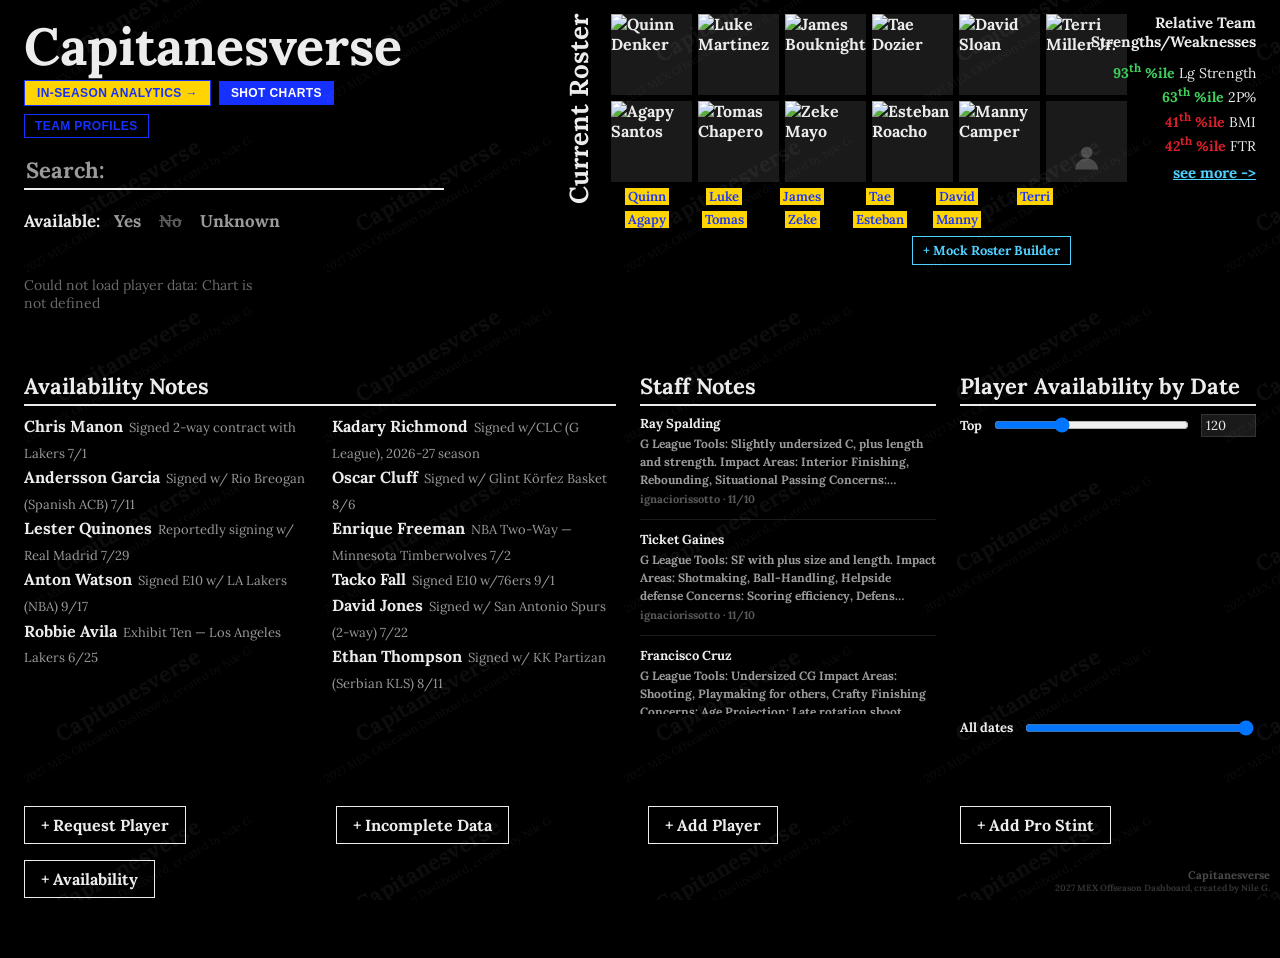
==== commit 939379b2: "11/26 6" ====
--- a/index.html
+++ b/index.html
@@ -1129,8 +1129,9 @@
     const getResp = await fetch(apiUrl, { headers });
     if (!getResp.ok) { status.textContent = `Could not read file (${getResp.status}).`; return; }
     const fileData = await getResp.json();
-    const allPlayers = JSON.parse(base64ToUtf8(fileData.content));
-    const byId = new Map(allPlayers.map(p => [p.id, p]));
+    const allPlayers = await readGitHubJsonContent(fileData, headers);
+    const playerArr = Array.isArray(allPlayers) ? allPlayers : Object.values(allPlayers);
+    const byId = new Map(playerArr.filter(p => p && p.id != null).map(p => [String(p.id), p]));
     let updated = 0;
     for (const row of incompleteImportRows) {
       const target = byId.get(row.id);
@@ -1410,6 +1411,16 @@
   let binary = '';
   bytes.forEach(b => binary += String.fromCharCode(b));
   return btoa(binary);
+}
+async function readGitHubJsonContent(fileData, headers) {
+  let rawB64 = fileData.content;
+  if (!rawB64 && fileData.sha) {
+    const blobResp = await fetch(`https://github.com{REPO_OWNER}/${REPO_NAME}/git/blobs/${fileData.sha}`, { headers });
+    if (!blobResp.ok) throw new Error(`Could not read blob (${blobResp.status})`);
+    const blobData = await blobResp.json();
+    rawB64 = blobData.content;
+  }
+  return JSON.parse(base64ToUtf8(rawB64));
 }
 function base64ToUtf8(b64) {
   const binary = atob(b64);
@@ -1628,7 +1639,7 @@
     const getResp = await fetch(apiUrl, { headers });
     if (!getResp.ok) return { ok: false, message: `Could not read file (${getResp.status}).` };
     const fileData = await getResp.json();
-    const allPlayers = JSON.parse(base64ToUtf8(fileData.content));
+    const allPlayers = await readGitHubJsonContent(fileData, headers);
     const target = allPlayers.find(p => p.id === playerId);
     if (!target) return { ok: false, message: 'Player not found in remote file.' };
     mutate(target);
@@ -1843,7 +1854,7 @@
     const getResp = await fetch(apiUrl, { headers });
     if (!getResp.ok) { status.textContent = `Could not read file (${getResp.status}).`; return; }
     const fileData = await getResp.json();
-    const allPlayers = JSON.parse(base64ToUtf8(fileData.content));
+    const allPlayers = await readGitHubJsonContent(fileData, headers);
     let updated = 0;
     for (const p of allPlayers) {
       const row = rowsById.get(p.id);
@@ -2166,13 +2177,13 @@
     const getResp = await fetch(apiUrl, { headers });
     if (!getResp.ok) return { ok: false, message: `Could not read file (${getResp.status}).`, appliedCount: 0, notFoundIds: [] };
     const fileData = await getResp.json();
-    const allPlayers = JSON.parse(base64ToUtf8(fileData.content));
+    const allPlayers = await readGitHubJsonContent(fileData, headers);
     const byId = new Map(allPlayers.map(p => [p.id, p]));
 
     let appliedCount = 0;
     const notFoundIds = [];
     for (const row of rows) {
-      const target = byId.get(row.playerId);
+      const target = byId.get(String(row.playerId));
       if (!target) { notFoundIds.push(row.playerId); continue; }
       mergeStintIntoPlayer(target, row.stint);
       appliedCount++;
@@ -3354,11 +3365,28 @@
 </script>
 
 <script>
-fetch('data/roster_audit.json?v=' + Date.now()).then(r => r.ok ? r.json() : null).then(a => {
+Promise.all([
+  fetch('data/gleague_roster_2026-27.json?v=' + Date.now()).then(r => r.ok ? r.json() : null).catch(() => null),
+  fetch('data/players_index.json?v=' + Date.now()).then(r => r.ok ? r.json() : []).catch(() => [])
+]).then(([ros, idx]) => {
   const b = document.getElementById('rosterAuditBadge');
-  if (b && a && Array.isArray(a.missingFromDb) && a.missingFromDb.length) {
+  if (!b || !ros) return;
+  const tok = s => String(s || '').normalize('NFD').replace(/[\u0300-\u036f]/g, '').toLowerCase().replace(/[^a-z0-9\s]/g, ' ').split(/\s+/).filter(w => w && !/^(jr|sr|ii|iii|iv|v|de|del|dos|da)$/.test(w));
+  const same = (a, bName) => {
+    const at = tok(a), bt = tok(bName);
+    if (!at.length || !bt.length) return false;
+    if (at.join(' ') === bt.join(' ')) return true;
+    const as = new Set(at), bs = new Set(bt);
+    return (bt.length >= 2 && bt.every(w => as.has(w))) || (at.length >= 2 && at.every(w => bs.has(w)));
+  };
+  const dbItems = Array.isArray(idx) ? idx : Object.values(idx || {});
+  const mxc = (ros.players || []).filter(p => p.team === 'MXC' && p.name);
+  const missing = mxc.filter(mp => !dbItems.some(dp => dp && dp.name && same(mp.name, dp.name)));
+  if (missing.length) {
     b.style.display = 'inline-block';
-    b.textContent = 'Needs DB profile: ' + a.missingFromDb.map(x => x.name).join(', ');
+    b.textContent = 'Needs DB profile: ' + missing.map(x => x.name).join(', ');
+  } else {
+    b.style.display = 'none';
   }
 }).catch(() => {});
 </script>
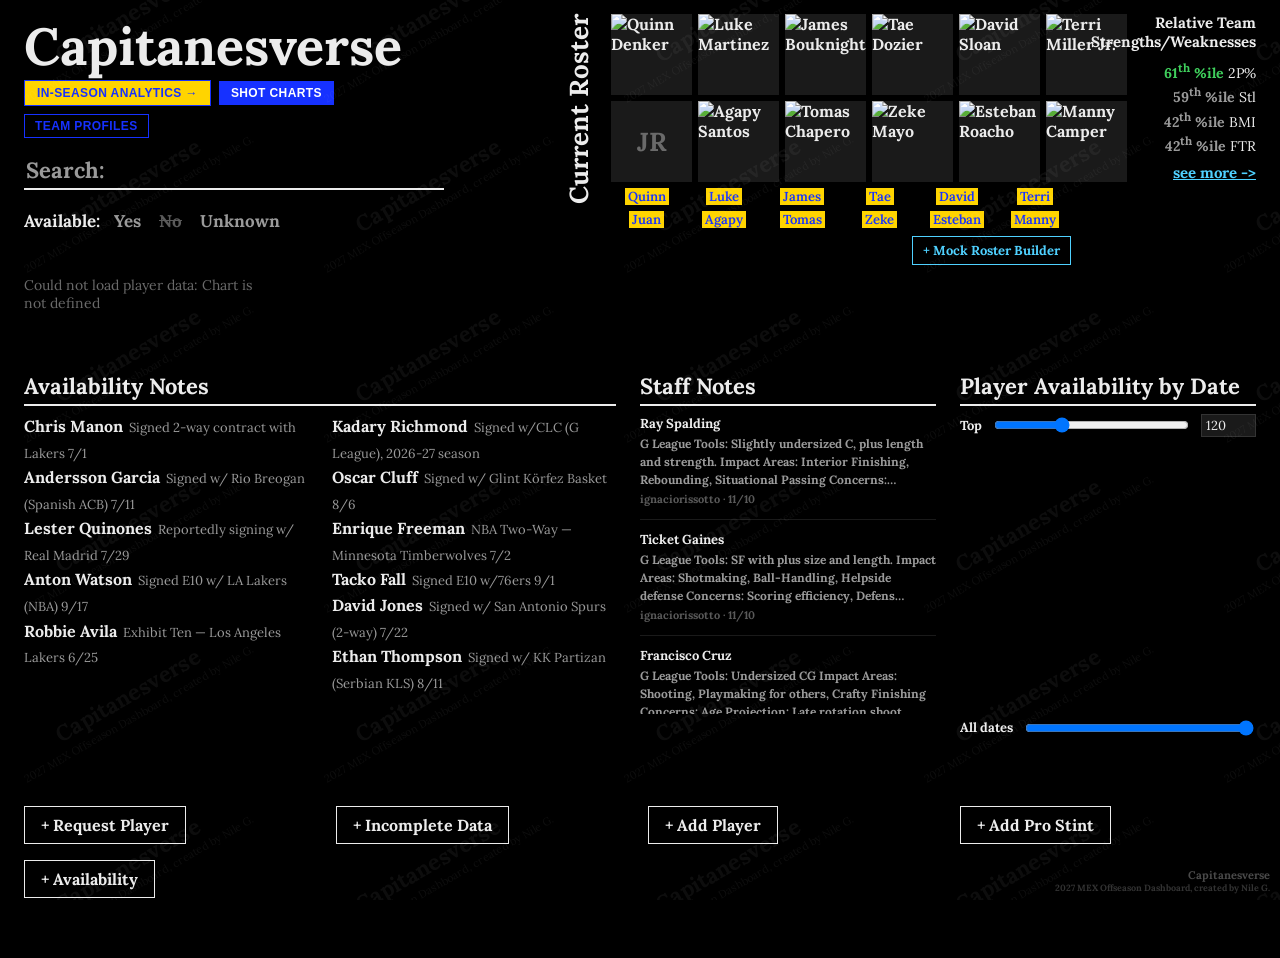
==== commit 9c4bdbc7: "reyna1" ====
--- a/index.html
+++ b/index.html
@@ -1123,7 +1123,7 @@
     if (!githubToken) { status.textContent = 'Cancelled — no token entered.'; return; }
   }
   const apiUrl = `https://api.github.com/repos/${REPO_OWNER}/${REPO_NAME}/contents/${DETAIL_PATH_IN_REPO}`;
-  const headers = { 'Authorization': `Bearer ${githubToken}`, 'Accept': 'application/vnd.github+json' };
+  const headers = { 'Authorization': `Bearer ${githubToken.trim()}`, 'Accept': 'application/vnd.github+json' };
   status.textContent = 'Saving...';
   try {
     const getResp = await fetch(apiUrl, { headers });
@@ -1412,6 +1412,71 @@
   bytes.forEach(b => binary += String.fromCharCode(b));
   return btoa(binary);
 }
+async function readGitHubJsonRepoFile(path, headers) {
+  const base = `https://api.github.com/repos/${REPO_OWNER}/${REPO_NAME}`;
+  const repoRes = await fetch(base, { headers });
+  if (!repoRes.ok) throw new Error(`Repo lookup failed (${repoRes.status})`);
+  const repoInfo = await repoRes.json();
+  const branch = repoInfo.default_branch || 'main';
+  const refRes = await fetch(`${base}/git/refs/heads/${branch}`, { headers });
+  if (!refRes.ok) throw new Error(`Branch ref failed (${refRes.status})`);
+  const { object: { sha: headSha } } = await refRes.json();
+  const commitRes = await fetch(`${base}/git/commits/${headSha}`, { headers });
+  if (!commitRes.ok) throw new Error(`Head commit failed (${commitRes.status})`);
+  const { tree: { sha: baseTreeSha } } = await commitRes.json();
+  const treeRes = await fetch(`${base}/git/trees/${baseTreeSha}?recursive=1`, { headers });
+  if (!treeRes.ok) throw new Error(`Tree lookup failed (${treeRes.status})`);
+  const treeData = await treeRes.json();
+  const entry = (treeData.tree || []).find(t => t.path === path);
+  if (!entry || !entry.sha) throw new Error(`Path not found in repo tree: ${path}`);
+  const blobRes = await fetch(`${base}/git/blobs/${entry.sha}`, { headers });
+  if (!blobRes.ok) throw new Error(`Blob read failed (${blobRes.status})`);
+  const blobData = await blobRes.json();
+  return JSON.parse(base64ToUtf8(blobData.content));
+}
+async function writeGitHubJsonContent(path, dataObj, commitMsg, headers) {
+  const base = `https://api.github.com/repos/${REPO_OWNER}/${REPO_NAME}`;
+  const jsonHeaders = { ...headers, 'Content-Type': 'application/json' };
+  const blobRes = await fetch(`${base}/git/blobs`, {
+    method: 'POST', headers: jsonHeaders,
+    body: JSON.stringify({ content: JSON.stringify(dataObj, null, 2), encoding: 'utf-8' })
+  });
+  if (!blobRes.ok) {
+    const err = await blobRes.json().catch(() => ({}));
+    return { ok: false, status: blobRes.status, message: err.message || 'Blob upload failed' };
+  }
+  const { sha: blobSha } = await blobRes.json();
+  const repoRes = await fetch(base, { headers });
+  const repoInfo = repoRes.ok ? await repoRes.json() : {};
+  const branch = repoInfo.default_branch || 'main';
+  const refRes = await fetch(`${base}/git/refs/heads/${branch}`, { headers });
+  if (!refRes.ok) return { ok: false, status: refRes.status, message: 'Could not read branch ref' };
+  const { object: { sha: headSha } } = await refRes.json();
+  const commitRes = await fetch(`${base}/git/commits/${headSha}`, { headers });
+  if (!commitRes.ok) return { ok: false, status: commitRes.status, message: 'Could not read head commit' };
+  const { tree: { sha: baseTreeSha } } = await commitRes.json();
+  const treeRes = await fetch(`${base}/git/trees`, {
+    method: 'POST', headers: jsonHeaders,
+    body: JSON.stringify({ base_tree: baseTreeSha, tree: [{ path, mode: '100644', type: 'blob', sha: blobSha }] })
+  });
+  if (!treeRes.ok) return { ok: false, status: treeRes.status, message: 'Could not create tree' };
+  const { sha: newTreeSha } = await treeRes.json();
+  const newCommitRes = await fetch(`${base}/git/commits`, {
+    method: 'POST', headers: jsonHeaders,
+    body: JSON.stringify({ message: commitMsg, tree: newTreeSha, parents: [headSha] })
+  });
+  if (!newCommitRes.ok) return { ok: false, status: newCommitRes.status, message: 'Could not create commit' };
+  const { sha: newCommitSha } = await newCommitRes.json();
+  const patchRes = await fetch(`${base}/git/refs/heads/${branch}`, {
+    method: 'PATCH', headers: jsonHeaders,
+    body: JSON.stringify({ sha: newCommitSha })
+  });
+  if (!patchRes.ok) {
+    const err = await patchRes.json().catch(() => ({}));
+    return { ok: false, status: patchRes.status, message: err.message || 'Could not update branch' };
+  }
+  return { ok: true };
+}
 async function readGitHubJsonContent(fileData, headers) {
   let rawB64 = fileData.content;
   if (!rawB64 && fileData.sha) {
@@ -1629,32 +1694,24 @@
 // biography/proStints/videos) — callers pass whichever file actually holds
 // the field(s) they're changing.
 async function commitPlayerUpdate(path, playerId, mutate, commitMessage) {
-  if (!githubToken) {
+  if (!githubToken || !githubToken.trim()) {
     githubToken = prompt('GitHub personal access token (Contents: read/write on this repo).\nUsed only this session, never stored.');
-    if (!githubToken) return { ok: false, message: 'Cancelled — no token entered.' };
-  }
-  const apiUrl = `https://api.github.com/repos/${REPO_OWNER}/${REPO_NAME}/contents/${path}`;
-  const headers = { 'Authorization': `Bearer ${githubToken}`, 'Accept': 'application/vnd.github+json' };
+    if (!githubToken || !githubToken.trim()) return { ok: false, message: 'Cancelled ? no token entered.' };
+  }
+  const headers = { 'Authorization': `Bearer ${githubToken.trim()}`, 'Accept': 'application/vnd.github+json' };
+  let step = 'reading repo file';
   try {
-    const getResp = await fetch(apiUrl, { headers });
-    if (!getResp.ok) return { ok: false, message: `Could not read file (${getResp.status}).` };
-    const fileData = await getResp.json();
-    const allPlayers = await readGitHubJsonContent(fileData, headers);
-    const target = allPlayers.find(p => p.id === playerId);
+    const allPlayers = await readGitHubJsonRepoFile(path, headers);
+    const playerArr = Array.isArray(allPlayers) ? allPlayers : Object.values(allPlayers);
+    const target = playerArr.find(p => p && String(p.id) === String(playerId));
     if (!target) return { ok: false, message: 'Player not found in remote file.' };
     mutate(target);
-    const putResp = await fetch(apiUrl, {
-      method: 'PUT',
-      headers: { ...headers, 'Content-Type': 'application/json' },
-      body: JSON.stringify({ message: commitMessage(target), content: utf8ToBase64(JSON.stringify(allPlayers)), sha: fileData.sha }),
-    });
-    if (!putResp.ok) {
-      const err = await putResp.json().catch(() => ({}));
-      return { ok: false, message: `Save failed (${putResp.status}): ${err.message || 'unknown error'}` };
-    }
-    return { ok: true, message: 'Saved — live site updates in ~1 min.' };
+    step = 'writing updated blob';
+    const wr = await writeGitHubJsonContent(path, allPlayers, commitMessage(target), headers);
+    if (!wr.ok) return { ok: false, message: `Save failed (${wr.status}): ${wr.message}` };
+    return { ok: true, message: 'Saved ? live site updates in ~1 min.' };
   } catch (e) {
-    return { ok: false, message: `Network error: ${e.message}` };
+    return { ok: false, message: `Network error while ${step}: ${e.message}` };
   }
 }
 
@@ -1669,37 +1726,19 @@
       'GitHub personal access token (Contents: read/write on this repo).\n' +
       'Only used for this save, kept in memory only, never stored.'
     );
-    if (!githubToken) return { ok: false, message: 'Cancelled — no token entered.' };
-  }
-  const apiUrl = `https://api.github.com/repos/${REPO_OWNER}/${REPO_NAME}/contents/${path}`;
-  const headers = { 'Authorization': `Bearer ${githubToken}`, 'Accept': 'application/vnd.github+json' };
+    if (!githubToken || !githubToken.trim()) return { ok: false, message: 'Cancelled — no token entered.' };
+  }
+  const headers = { 'Authorization': `Bearer ${githubToken.trim()}`, 'Accept': 'application/vnd.github+json' };
   try {
-    const getResp = await fetch(apiUrl, { headers });
-    if (!getResp.ok) return { ok: false, message: `Could not read ${path} (${getResp.status}). Check token permissions.` };
-    const fileData = await getResp.json();
-    let rawB64 = fileData.content;
-    if (!rawB64 && fileData.sha) {
-      const blobResp = await fetch(`https://api.github.com/repos/${REPO_OWNER}/${REPO_NAME}/git/blobs/${fileData.sha}`, { headers });
-      if (!blobResp.ok) return { ok: false, message: `Could not read blob for ${path} (${blobResp.status}).` };
-      const blobData = await blobResp.json();
-      rawB64 = blobData.content;
-    }
-    const allEntries = JSON.parse(base64ToUtf8(rawB64));
+    const allEntries = await readGitHubJsonRepoFile(path, headers);
     const existingIdx = allEntries.findIndex(p => p.id === newPlayerSlice.id);
     if (existingIdx >= 0) {
       allEntries[existingIdx] = newPlayerSlice;
     } else {
       allEntries.push(newPlayerSlice);
     }
-    const putResp = await fetch(apiUrl, {
-      method: 'PUT',
-      headers: { ...headers, 'Content-Type': 'application/json' },
-      body: JSON.stringify({ message: `Add player: ${playerName}`, content: utf8ToBase64(JSON.stringify(allEntries)), sha: fileData.sha }),
-    });
-    if (!putResp.ok) {
-      const err = await putResp.json().catch(() => ({}));
-      return { ok: false, message: `Save failed on ${path} (${putResp.status}): ${err.message || 'unknown error'}` };
-    }
+    const wr = await writeGitHubJsonContent(path, allEntries, `Add player: ${playerName}`, headers);
+    if (!wr.ok) return { ok: false, message: `Save failed on ${path} (${wr.status}): ${wr.message}` };
     return { ok: true, message: 'ok' };
   } catch (e) {
     return { ok: false, message: `Network error: ${e.message}` };
@@ -1850,7 +1889,7 @@
   }
   try {
     const apiUrl = `https://api.github.com/repos/${REPO_OWNER}/${REPO_NAME}/contents/${INDEX_PATH_IN_REPO}`;
-    const headers = { 'Authorization': `Bearer ${githubToken}`, 'Accept': 'application/vnd.github+json' };
+    const headers = { 'Authorization': `Bearer ${githubToken.trim()}`, 'Accept': 'application/vnd.github+json' };
     const getResp = await fetch(apiUrl, { headers });
     if (!getResp.ok) { status.textContent = `Could not read file (${getResp.status}).`; return; }
     const fileData = await getResp.json();
@@ -2169,10 +2208,10 @@
 async function commitBulkStints(rows, path, commitMessage) {
   if (!githubToken) {
     githubToken = prompt('GitHub personal access token (Contents: read/write on this repo).\nUsed only this session, never stored.');
-    if (!githubToken) return { ok: false, message: 'Cancelled — no token entered.', appliedCount: 0, notFoundIds: [] };
+    if (!githubToken || !githubToken.trim()) return { ok: false, message: 'Cancelled — no token entered.', appliedCount: 0, notFoundIds: [] };
   }
   const apiUrl = `https://api.github.com/repos/${REPO_OWNER}/${REPO_NAME}/contents/${path}`;
-  const headers = { 'Authorization': `Bearer ${githubToken}`, 'Accept': 'application/vnd.github+json' };
+  const headers = { 'Authorization': `Bearer ${githubToken.trim()}`, 'Accept': 'application/vnd.github+json' };
   try {
     const getResp = await fetch(apiUrl, { headers });
     if (!getResp.ok) return { ok: false, message: `Could not read file (${getResp.status}).`, appliedCount: 0, notFoundIds: [] };
@@ -2189,15 +2228,8 @@
       appliedCount++;
     }
 
-    const putResp = await fetch(apiUrl, {
-      method: 'PUT',
-      headers: { ...headers, 'Content-Type': 'application/json' },
-      body: JSON.stringify({ message: commitMessage(appliedCount), content: utf8ToBase64(JSON.stringify(allPlayers)), sha: fileData.sha }),
-    });
-    if (!putResp.ok) {
-      const err = await putResp.json().catch(() => ({}));
-      return { ok: false, message: `Save failed (${putResp.status}): ${err.message || 'unknown error'}`, appliedCount: 0, notFoundIds: [] };
-    }
+    const wr = await writeGitHubJsonContent(path, allPlayers, commitMessage(appliedCount), headers);
+    if (!wr.ok) return { ok: false, message: `Save failed (${wr.status}): ${wr.message}`, appliedCount: 0, notFoundIds: [] };
     return { ok: true, message: 'Saved — live site updates in ~1 min.', appliedCount, notFoundIds };
   } catch (e) {
     return { ok: false, message: `Network error: ${e.message}`, appliedCount: 0, notFoundIds: [] };
@@ -2333,7 +2365,7 @@
   { key: 'ftPct', label: 'FT%', pct: true },
   { key: 'efg', label: 'eFG', pct: true, scale100: true },
   { key: 'ts', label: 'TS', pct: true, scale100: true },
-  { key: 'leagueStrength', label: 'Lg Strength', directPctile: true }, // already a 0-1 percentile, not a raw stat to rank against peers
+  { key: 'leagueStrength', label: 'Comp. Pedigree', directPctile: true }, // already a 0-1 percentile, not a raw stat to rank against peers
   { key: 'height', label: 'Height' }, // explicit size dimension
   { key: 'bmi', label: 'BMI' },
 ];
@@ -2409,7 +2441,7 @@
 // patterns (Oregon St. vs Oregon State-type schools are real, distinct
 // programs), so normalizing them together risks a false match.
 function normalizeTeamName(name) {
-  return String(name).toLowerCase().replace(/[.,']/g, '').replace(/\s+/g, ' ').trim();
+  return String(name).toLowerCase().replace(/[.,']/g, '').replace(/\bst\b/g, 'state').replace(/\s+/g, ' ').trim();
 }
 function levenshtein(a, b) {
   const m = a.length, n = b.length;
@@ -2462,30 +2494,31 @@
   return singleMatch ? Number(singleMatch[1]) : -Infinity;
 }
 function getLeagueStrength(player) {
-  const stints = player.proStints || [];
-  if (!stints.length) return null;
-  // Most-recent-season, not highest-minutes — a player's current-season
-  // competition level is what belongs on their profile, not whichever
-  // season happened to have the most playing time.
-  const mostRecent = stints.reduce((best, s) =>
-    seasonStartYear(s.season) > seasonStartYear(best.season) ? s : best, stints[0]);
-  if (mostRecent.leagueStrengthPctile != null) return mostRecent.leagueStrengthPctile;
-
-  // Resolved live in the browser, not baked into players_detail.json — this
-  // way the fix applies to whatever the current data actually contains,
-  // including anything added after this code ships, without ever requiring
-  // a replacement data file that risks overwriting newer work.
-  const league = mostRecent.league;
-  if (league && /^ncaa$/i.test(league)) {
-    const team = mostRecent.team || player.team || null; // prefer the stint's own team, fall back to the player's current one
-    const conf = resolveTeamConf(team);
-    if (conf) {
-      const resolved = leagueStrengthMap[`NCAA ${conf}`];
-      if (resolved != null) return resolved;
+  const entries = [];
+  const baseConf = player.conf || resolveTeamConf(player.team);
+  const basePctile = baseConf ? leagueStrengthMap[`NCAA ${baseConf}`] : null;
+  const baseMins = Number(player.stats?.min || player.stats?.mins || (basePctile != null ? 500 : 0));
+  if (basePctile != null && baseMins > 0) entries.push({ pctile: basePctile, weight: baseMins });
+
+  for (const s of (player.proStints || [])) {
+    let pct = s.leagueStrengthPctile;
+    if (pct == null && s.league && /^ncaa$/i.test(s.league)) {
+      const conf = resolveTeamConf(s.team || player.team);
+      if (conf) pct = leagueStrengthMap[`NCAA ${conf}`];
     }
-  }
-  return null;
-}
+    if (pct == null) continue;
+    const rawMins = Math.max(0, Number(s.mins || 0));
+    if (rawMins <= 0 && entries.length > 0) continue;
+    const isGL = /^g\s*league$/i.test(String(s.league || ''));
+    const effWeight = isGL ? (rawMins * (rawMins / (rawMins + 500))) : Math.max(rawMins, 250);
+    if (effWeight > 0) entries.push({ pctile: pct, weight: effWeight });
+  }
+
+  if (!entries.length) return null;
+  const totW = entries.reduce((sum, e) => sum + e.weight, 0);
+  return totW ? entries.reduce((sum, e) => sum + e.pctile * e.weight, 0) / totW : null;
+}
+
 // Fields where pro-stint per-40 data is confirmed compatible with the
 // Bart-format stat of the same displayed dimension — verified scale match
 // (fta_rate is 0-1, Bart's ftr is 0-100, so it needs the *100 conversion
@@ -2598,9 +2631,10 @@
         }
       }
       if (pct == null) continue;
-      if (!buckets.has(stat.label)) buckets.set(stat.label, { weightedSum: 0, weightTotal: 0, count: 0, contributingIds: new Set() });
+      if (!buckets.has(stat.label)) buckets.set(stat.label, { weightedSum: 0, weightTotal: 0, count: 0, contributingIds: new Set(), breakdown: [] });
       const b = buckets.get(stat.label);
       b.weightedSum += pct * w; b.weightTotal += w; b.count++; b.contributingIds.add(p.id);
+      b.breakdown.push({ name: p.name, pct: Math.round(pct * 100), w });
     }
   }
 
@@ -2608,7 +2642,8 @@
   for (const [label, b] of buckets) {
     const avg = b.weightedSum / b.weightTotal;
     const missingPlayers = rosterPlayers.filter(p => !b.contributingIds.has(p.id)).map(p => p.name);
-    aggregates.push({ label, avgPct: Math.round(avg * 100), sampleSize: b.count, missingPlayers });
+    const breakdownText = (b.breakdown || []).sort((x, y) => y.w - x.w).map(x => `${x.name}: ${x.pct}${ordinalSuffix(x.pct)} (${Math.round(x.w * 100)}% min)`).join(' ? ');
+    aggregates.push({ label, avgPct: Math.round(avg * 100), sampleSize: b.count, missingPlayers, breakdownText });
   }
   aggregates.sort((a, b) => b.avgPct - a.avgPct);
   return aggregates;
@@ -2618,7 +2653,8 @@
   const strengths = aggregates.slice(0, 2);
   const weaknesses = aggregates.slice(-2).reverse();
 
-  const lineHtml = (a, cls) => `<div class="team-sw-line ${cls}">${a.avgPct}<sup>th</sup> %ile <span class="stat-name">${a.label}</span></div>`;
+  const swColor = (pct) => pct > 60 ? '#3FCF5C' : pct < 40 ? '#D81F2A' : '#9A9A9A';
+  const lineHtml = (a, cls) => `<div class="team-sw-line ${cls}" style="color:${swColor(a.avgPct)};" title="${a.breakdownText || ''}">${a.avgPct}<sup>th</sup> %ile <span class="stat-name">${a.label}</span></div>`;
   document.getElementById(linesElId).innerHTML = aggregates.length
     ? strengths.map(a => lineHtml(a, 'strength')).join('') + weaknesses.map(a => lineHtml(a, 'weakness')).join('')
     : '<div class="team-sw-line" style="color:#8A8A8A;font-weight:400;">Not enough roster stat data yet.</div>';
@@ -2631,9 +2667,9 @@
       full.innerHTML = `<div style="font-weight:700;margin-bottom:10px;">Full Relative Team Strengths/Weaknesses (roster average percentile per stat, position-relative, includes height as a size dimension)</div>`
         + `<div style="column-count:2;column-gap:32px;">`
         + aggregates.map(a => `
-          <div class="team-sw-full-row" style="break-inside:avoid;">
+          <div class="team-sw-full-row" style="break-inside:avoid;" title="${a.breakdownText || ''}">
             <span>${a.label}</span>
-            <span style="color:${a.avgPct >= 50 ? '#3FCF5C' : '#D81F2A'};font-weight:700;">${a.avgPct}${ordinalSuffix(a.avgPct)} %ile <span style="color:#6A6A6A;font-weight:400;" title="${a.missingPlayers.length ? 'Not counted: ' + a.missingPlayers.join(', ') : ''}">(n=${a.sampleSize})</span></span>
+            <span style="color:${swColor(a.avgPct)};font-weight:700;">${a.avgPct}${ordinalSuffix(a.avgPct)} %ile <span style="color:#6A6A6A;font-weight:400;" title="${a.missingPlayers.length ? 'Not counted: ' + a.missingPlayers.join(', ') : a.breakdownText}">(n=${a.sampleSize})</span></span>
           </div>`).join('')
         + `</div>`;
       full.style.display = 'block';
